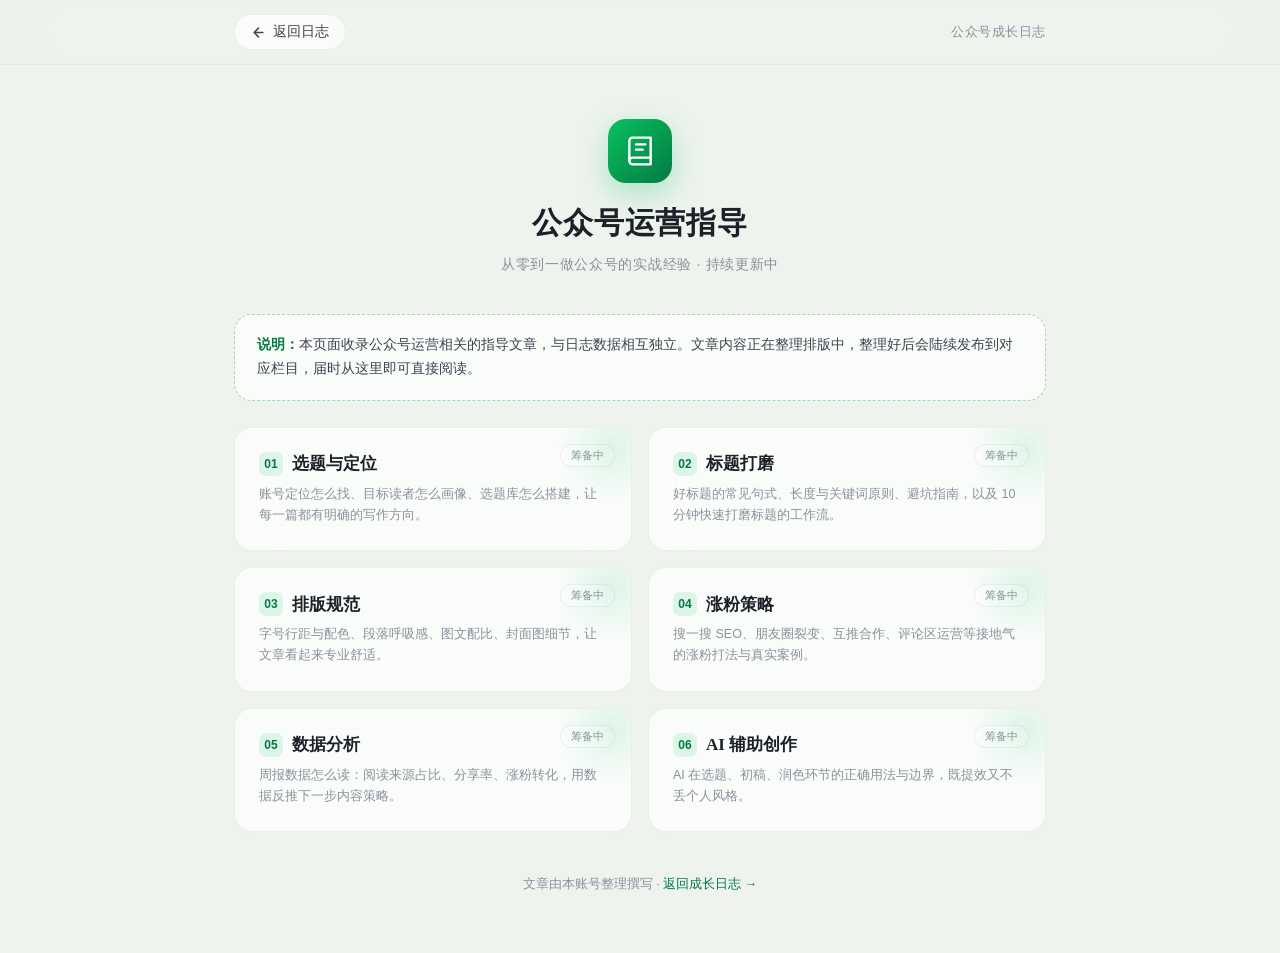
==== guides.html @ e6422812 "v3.3: 新增云端数据说明弹窗与公众号运营指导页；修复图标加载闪烁；缓存优先启动（打开秒显数据）；SW 404 防污染下离线容错不弹口令门；口令兜底修复" ====
<!DOCTYPE html>
<html lang="zh-CN">
<head>
<meta charset="UTF-8">
<meta name="viewport" content="width=device-width, initial-scale=1.0, viewport-fit=cover">
<title>公众号运营指导 · 公众号成长日志</title>
<meta name="description" content="公众号运营实战指导：选题定位、标题打磨、排版规范、涨粉策略、数据分析。">
<meta name="theme-color" content="#07C160">
<style>
  :root {
    --green: #07C160; --green-deep: #047a42;
    --ink: #1c2128; --ink-mid: #3d4450; --ink-light: #8a919c;
    --bg: #eef3ee; --glass: rgba(255,255,255,0.72);
    --border: rgba(0,0,0,0.06); --radius: 18px;
    --serif: 'Noto Serif SC', 'Songti SC', 'SimSun', serif;
    --sans: -apple-system, BlinkMacSystemFont, 'PingFang SC', 'Microsoft YaHei', sans-serif;
  }
  * { margin: 0; padding: 0; box-sizing: border-box; }
  body { font-family: var(--sans); background: var(--bg); color: var(--ink); min-height: 100vh; }
  .wrap { max-width: 860px; margin: 0 auto; padding: 0 24px 60px; }

  /* 顶栏 */
  .topbar { position: sticky; top: 0; z-index: 10; background: rgba(238,243,238,0.85); backdrop-filter: blur(24px); -webkit-backdrop-filter: blur(24px); border-bottom: 1px solid rgba(7,193,96,0.10); }
  .topbar-inner { max-width: 860px; margin: 0 auto; padding: 14px 24px; display: flex; align-items: center; justify-content: space-between; }
  .back { display: inline-flex; align-items: center; gap: 7px; color: var(--ink-mid); text-decoration: none; font-size: 14px; padding: 8px 16px; border-radius: 50px; border: 1px solid var(--border); background: var(--glass); transition: all 0.2s; }
  .back:hover { color: var(--green-deep); border-color: rgba(7,193,96,0.4); }
  .brand { font-size: 13px; color: var(--ink-light); letter-spacing: 0.04em; }

  /* 头图区 */
  .hero { text-align: center; padding: 54px 0 40px; }
  .hero-ico { width: 64px; height: 64px; margin: 0 auto 20px; border-radius: 18px; background: linear-gradient(135deg, var(--green) 0%, var(--green-deep) 100%); display: flex; align-items: center; justify-content: center; box-shadow: 0 10px 30px rgba(7,193,96,0.30); }
  .hero-ico svg { width: 32px; height: 32px; }
  .hero h1 { font-family: var(--serif); font-size: 30px; font-weight: 600; letter-spacing: 0.03em; }
  .hero p { margin-top: 12px; font-size: 14px; color: var(--ink-light); letter-spacing: 0.05em; }

  /* 提示条 */
  .notice { background: var(--glass); border: 1px dashed rgba(7,193,96,0.45); border-radius: var(--radius); padding: 18px 22px; font-size: 13.5px; line-height: 1.8; color: var(--ink-mid); margin-bottom: 26px; }
  .notice b { color: var(--green-deep); }

  /* 主题卡网格 */
  .grid { display: grid; grid-template-columns: repeat(2, 1fr); gap: 16px; }
  .topic { background: var(--glass); backdrop-filter: blur(20px); border: 1px solid var(--border); border-radius: var(--radius); padding: 24px; position: relative; overflow: hidden; transition: transform 0.22s, box-shadow 0.22s, border-color 0.22s; }
  .topic:hover { transform: translateY(-3px); box-shadow: 0 14px 36px rgba(0,0,0,0.08); border-color: rgba(7,193,96,0.35); }
  .topic::after { content: ''; position: absolute; right: -34px; top: -34px; width: 110px; height: 110px; border-radius: 50%; background: radial-gradient(circle, rgba(7,193,96,0.12) 0%, transparent 70%); }
  .topic h3 { font-family: var(--serif); font-size: 17px; font-weight: 600; margin-bottom: 8px; display: flex; align-items: center; gap: 9px; }
  .topic h3 .n { width: 24px; height: 24px; flex-shrink: 0; border-radius: 7px; background: rgba(7,193,96,0.12); color: var(--green-deep); font-family: var(--sans); font-size: 12px; font-weight: 600; display: inline-flex; align-items: center; justify-content: center; }
  .topic p { font-size: 12.5px; line-height: 1.7; color: var(--ink-light); }
  .topic .chip { position: absolute; top: 16px; right: 16px; font-size: 11px; color: var(--ink-light); border: 1px solid var(--border); padding: 3px 10px; border-radius: 50px; background: rgba(255,255,255,0.6); }

  /* 底部 */
  .foot { text-align: center; margin-top: 44px; font-size: 12.5px; color: var(--ink-light); }
  .foot a { color: var(--green-deep); text-decoration: none; font-weight: 500; }
  .foot a:hover { text-decoration: underline; }

  @media (max-width: 640px) {
    .grid { grid-template-columns: 1fr; }
    .hero h1 { font-size: 24px; }
    .hero { padding: 38px 0 28px; }
    .topbar-inner { padding: 12px 16px; }
    .wrap { padding: 0 16px 44px; }
  }
</style>
</head>
<body>

<div class="topbar">
  <div class="topbar-inner">
    <a class="back" href="./index.html">
      <svg width="15" height="15" viewBox="0 0 24 24" fill="none" stroke="currentColor" stroke-width="2.4" stroke-linecap="round" stroke-linejoin="round"><path d="M19 12H5M12 19l-7-7 7-7"/></svg>
      返回日志
    </a>
    <span class="brand">公众号成长日志</span>
  </div>
</div>

<div class="wrap">
  <div class="hero">
    <div class="hero-ico">
      <svg viewBox="0 0 24 24" fill="none" stroke="white" stroke-width="1.8" stroke-linecap="round" stroke-linejoin="round"><path d="M4 19.5A2.5 2.5 0 0 1 6.5 17H20"/><path d="M6.5 2H20v20H6.5A2.5 2.5 0 0 1 4 19.5v-15A2.5 2.5 0 0 1 6.5 2z"/><path d="M9 7h7M9 11h5"/></svg>
    </div>
    <h1>公众号运营指导</h1>
    <p>从零到一做公众号的实战经验 · 持续更新中</p>
  </div>

  <div class="notice">
    <b>说明：</b>本页面收录公众号运营相关的指导文章，与日志数据相互独立。文章内容正在整理排版中，整理好后会陆续发布到对应栏目，届时从这里即可直接阅读。
  </div>

  <div class="grid">
    <div class="topic">
      <span class="chip">筹备中</span>
      <h3><span class="n">01</span>选题与定位</h3>
      <p>账号定位怎么找、目标读者怎么画像、选题库怎么搭建，让每一篇都有明确的写作方向。</p>
    </div>
    <div class="topic">
      <span class="chip">筹备中</span>
      <h3><span class="n">02</span>标题打磨</h3>
      <p>好标题的常见句式、长度与关键词原则、避坑指南，以及 10 分钟快速打磨标题的工作流。</p>
    </div>
    <div class="topic">
      <span class="chip">筹备中</span>
      <h3><span class="n">03</span>排版规范</h3>
      <p>字号行距与配色、段落呼吸感、图文配比、封面图细节，让文章看起来专业舒适。</p>
    </div>
    <div class="topic">
      <span class="chip">筹备中</span>
      <h3><span class="n">04</span>涨粉策略</h3>
      <p>搜一搜 SEO、朋友圈裂变、互推合作、评论区运营等接地气的涨粉打法与真实案例。</p>
    </div>
    <div class="topic">
      <span class="chip">筹备中</span>
      <h3><span class="n">05</span>数据分析</h3>
      <p>周报数据怎么读：阅读来源占比、分享率、涨粉转化，用数据反推下一步内容策略。</p>
    </div>
    <div class="topic">
      <span class="chip">筹备中</span>
      <h3><span class="n">06</span>AI 辅助创作</h3>
      <p>AI 在选题、初稿、润色环节的正确用法与边界，既提效又不丢个人风格。</p>
    </div>
  </div>

  <div class="foot">
    文章由本账号整理撰写 · <a href="./index.html">返回成长日志 →</a>
  </div>
</div>

</body>
</html>
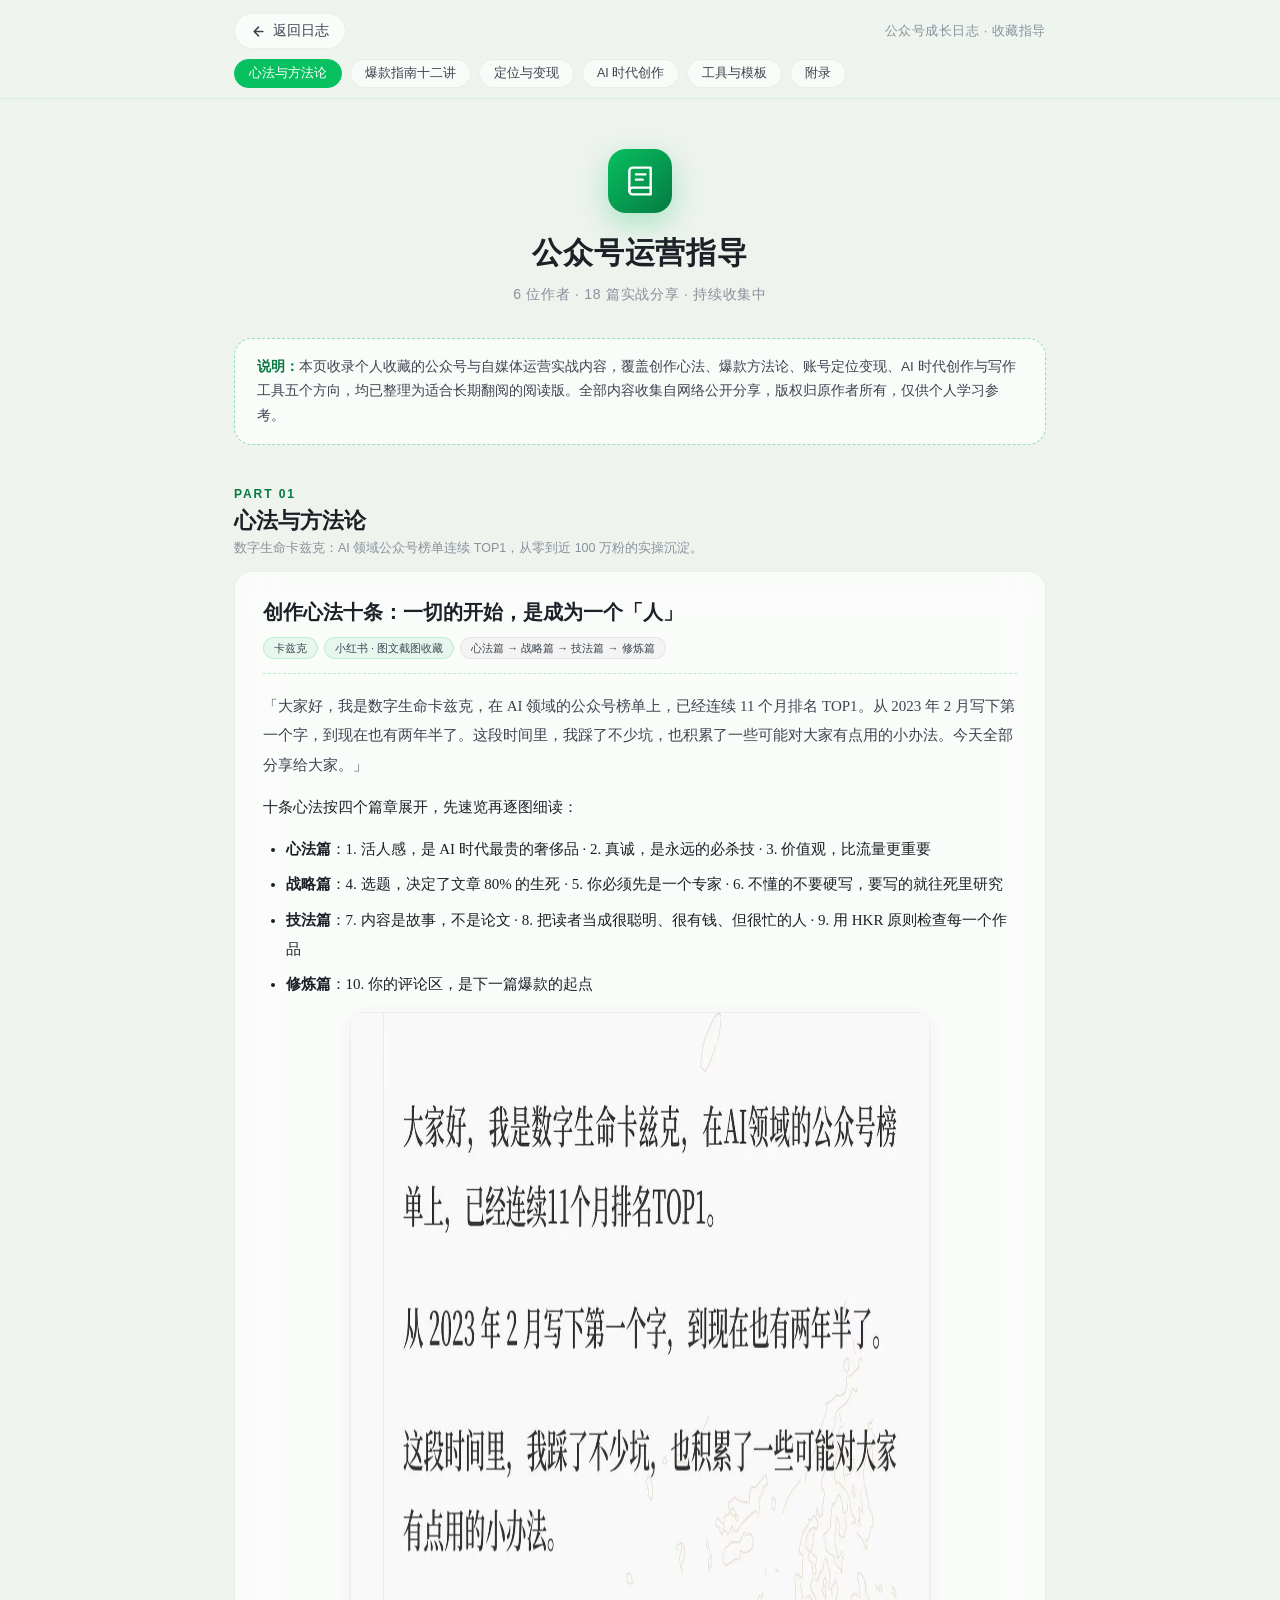
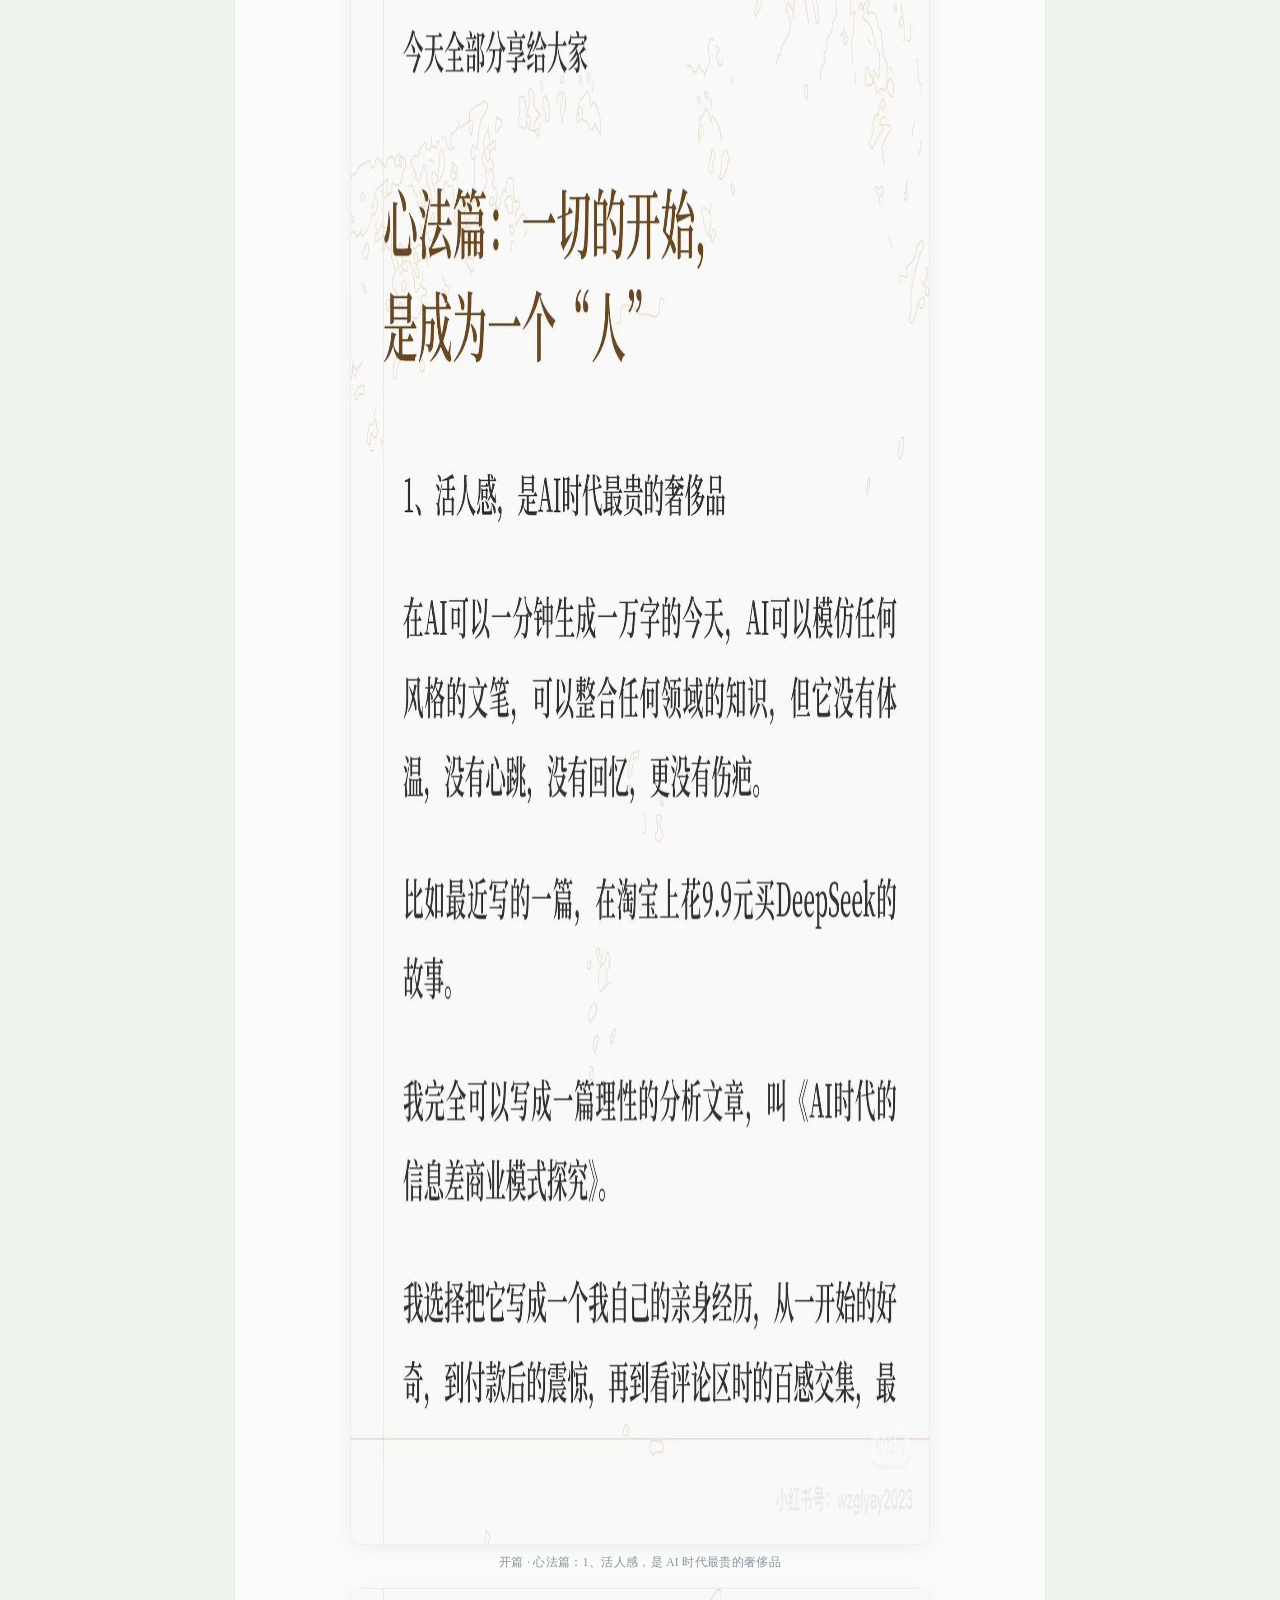
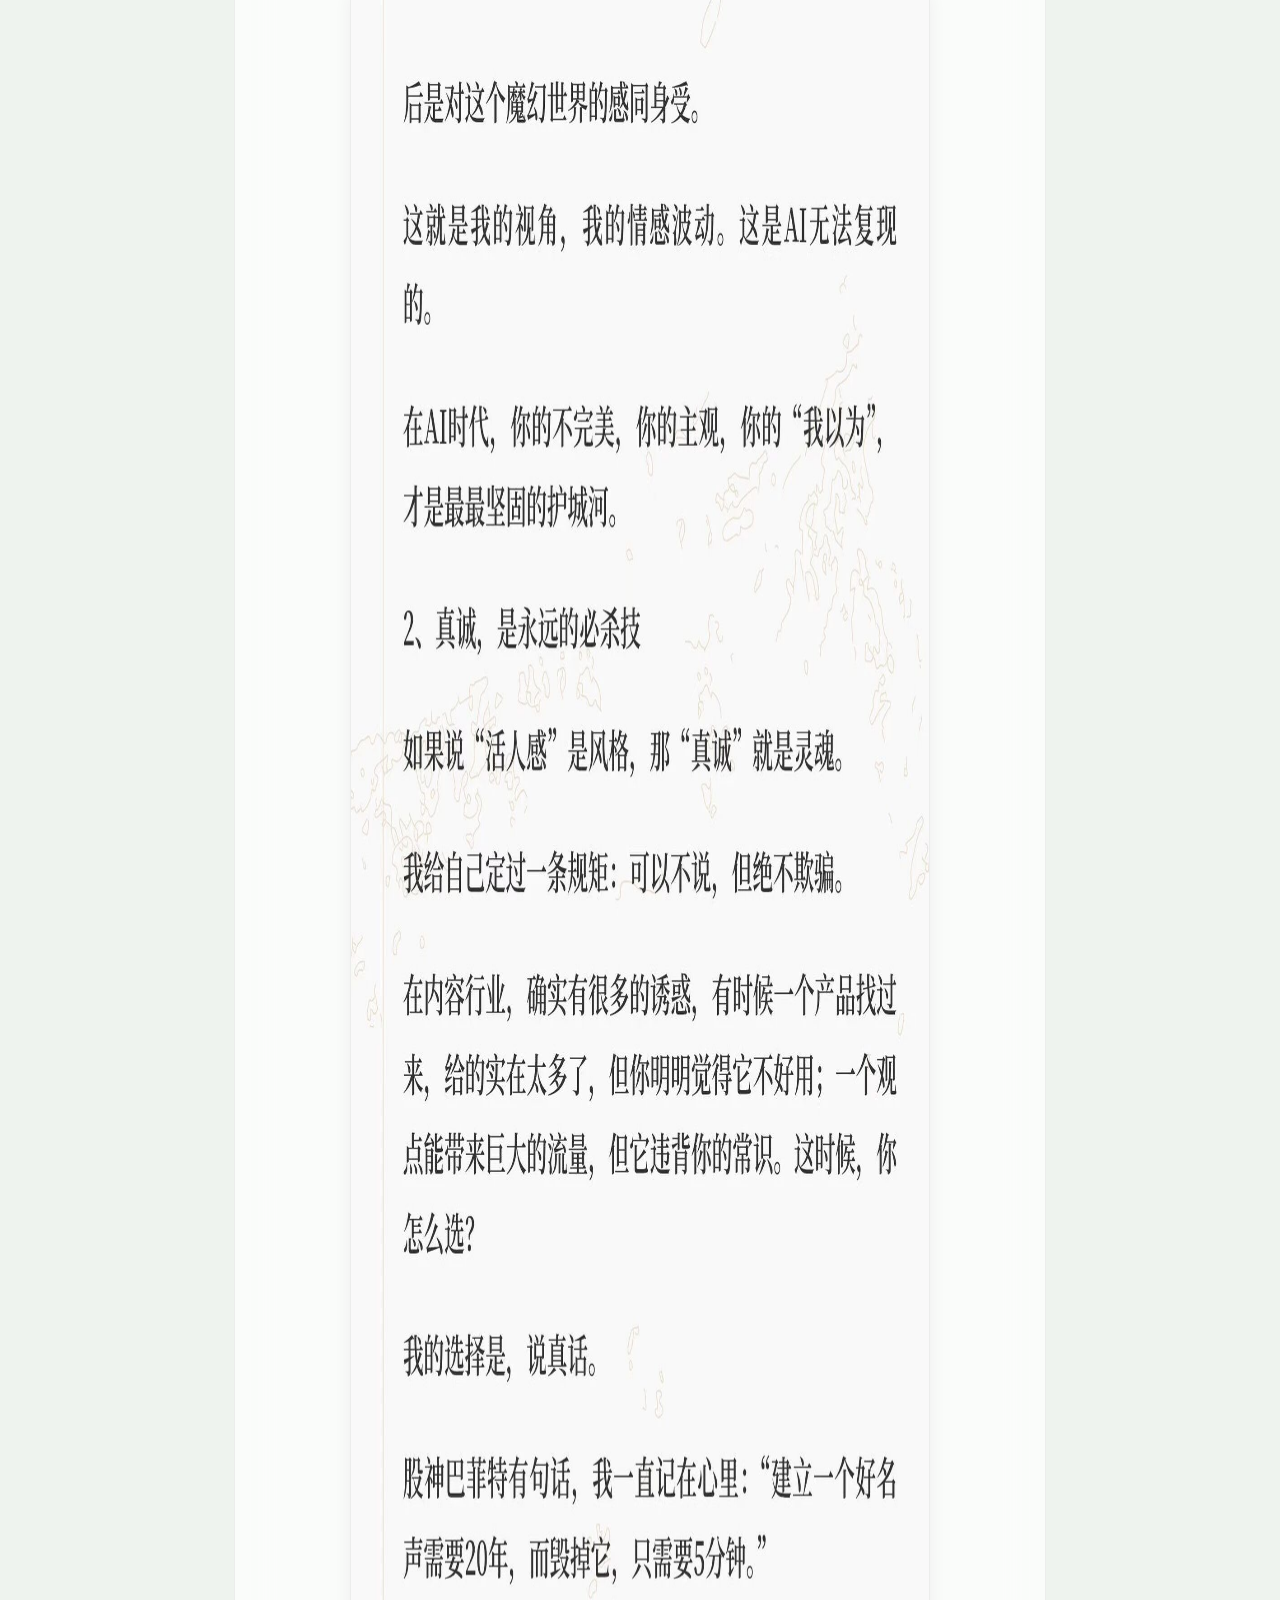
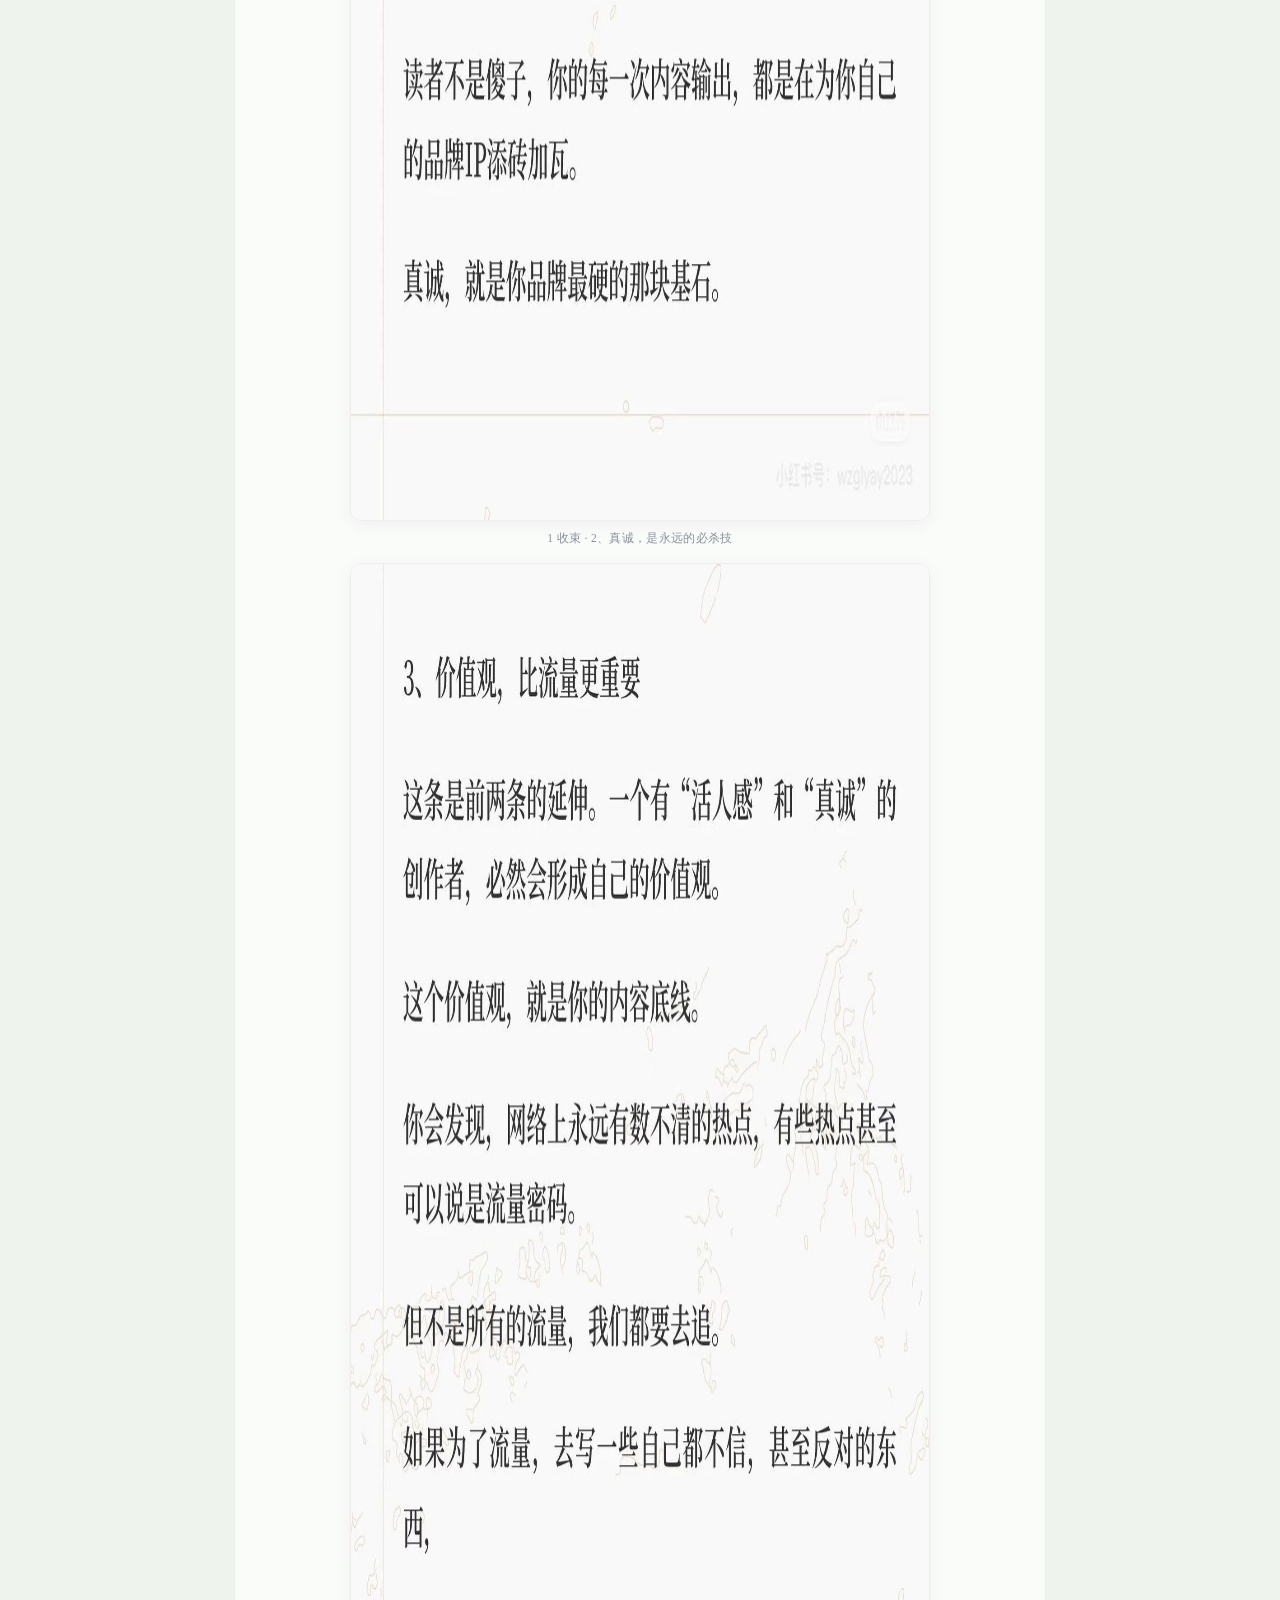
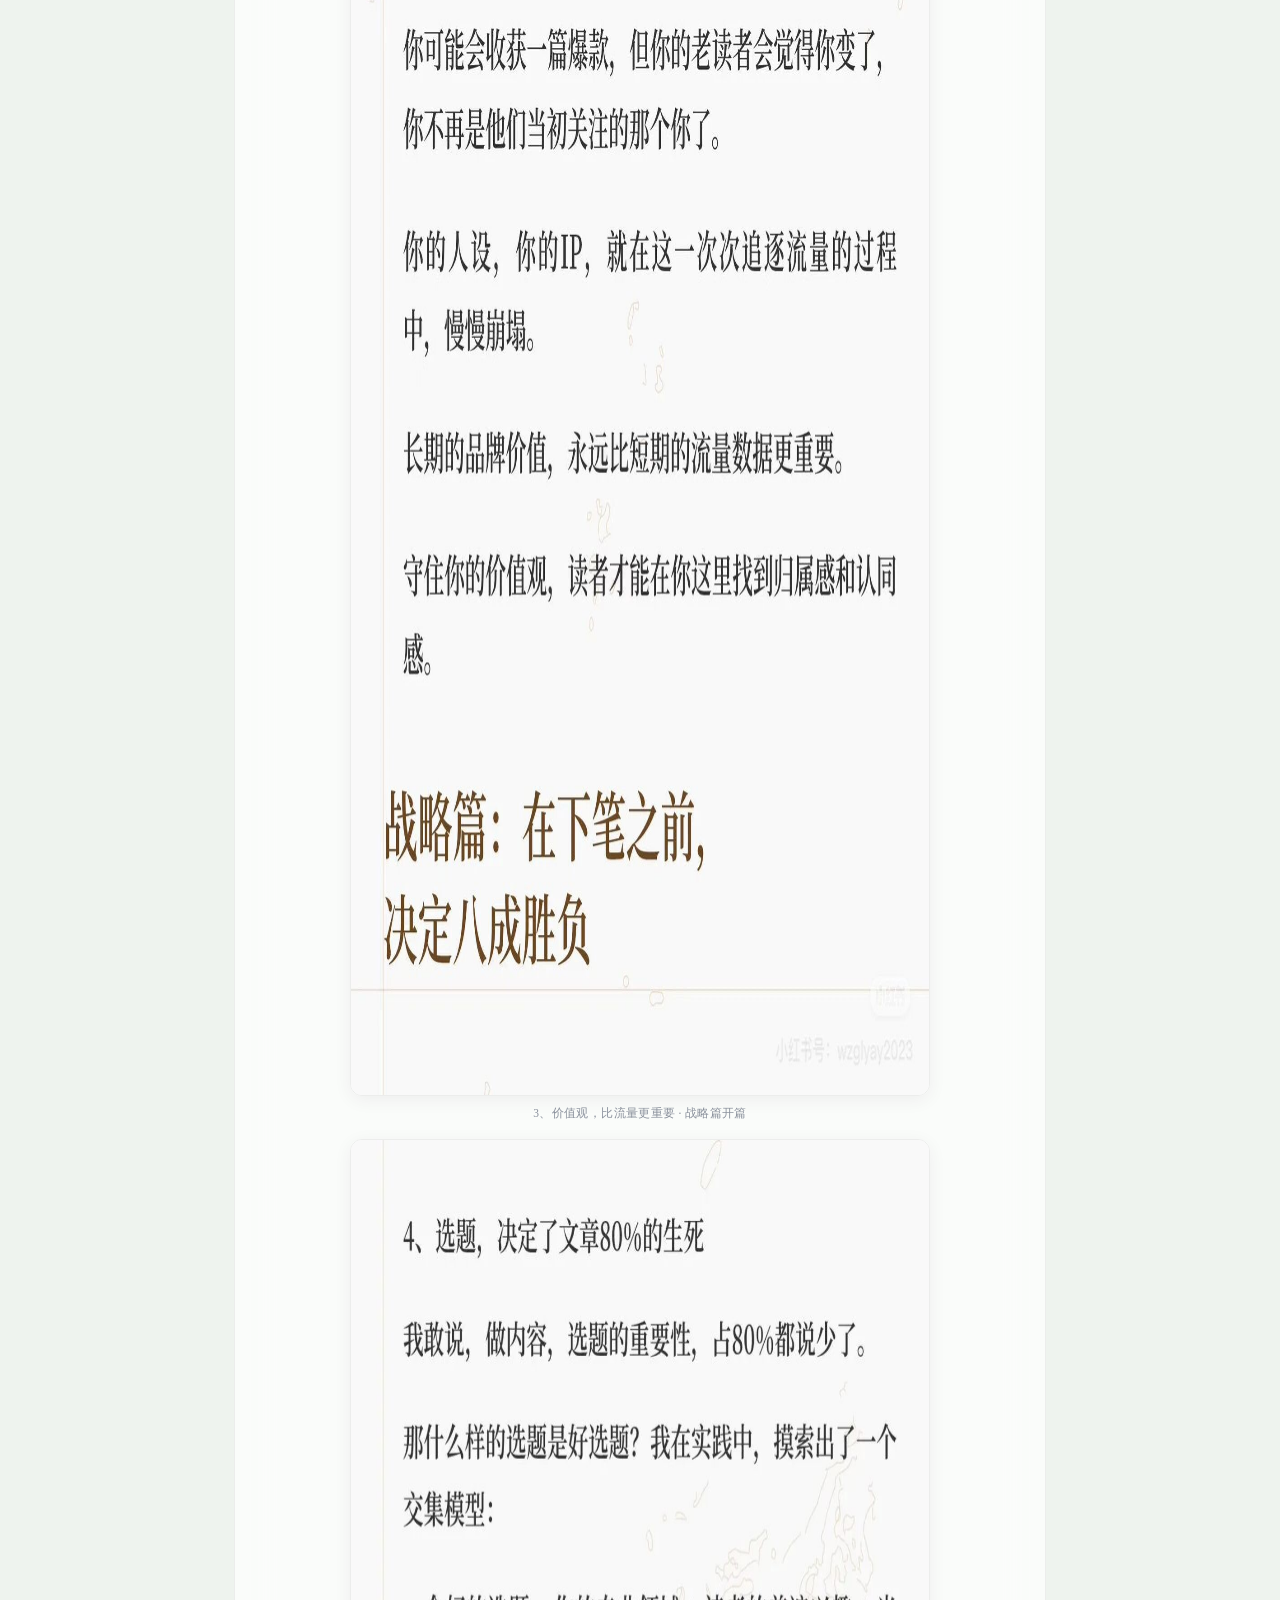
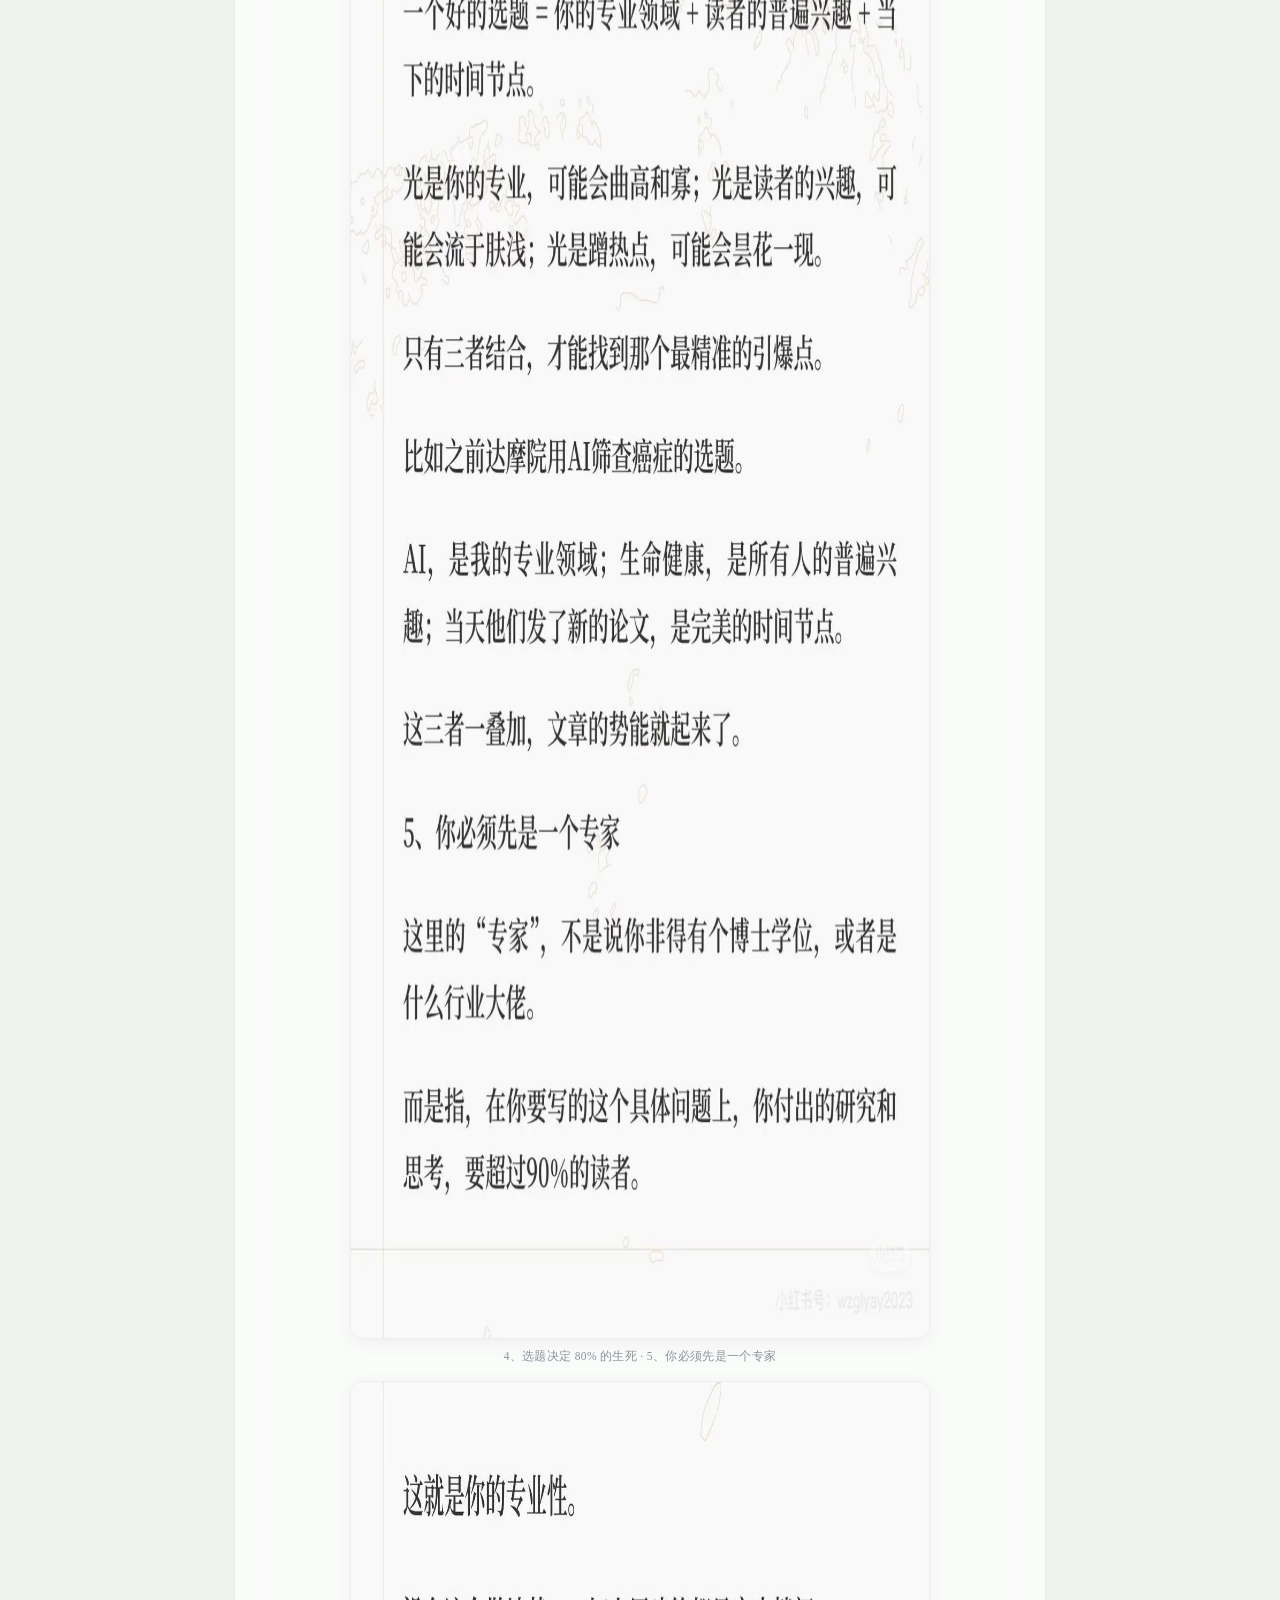
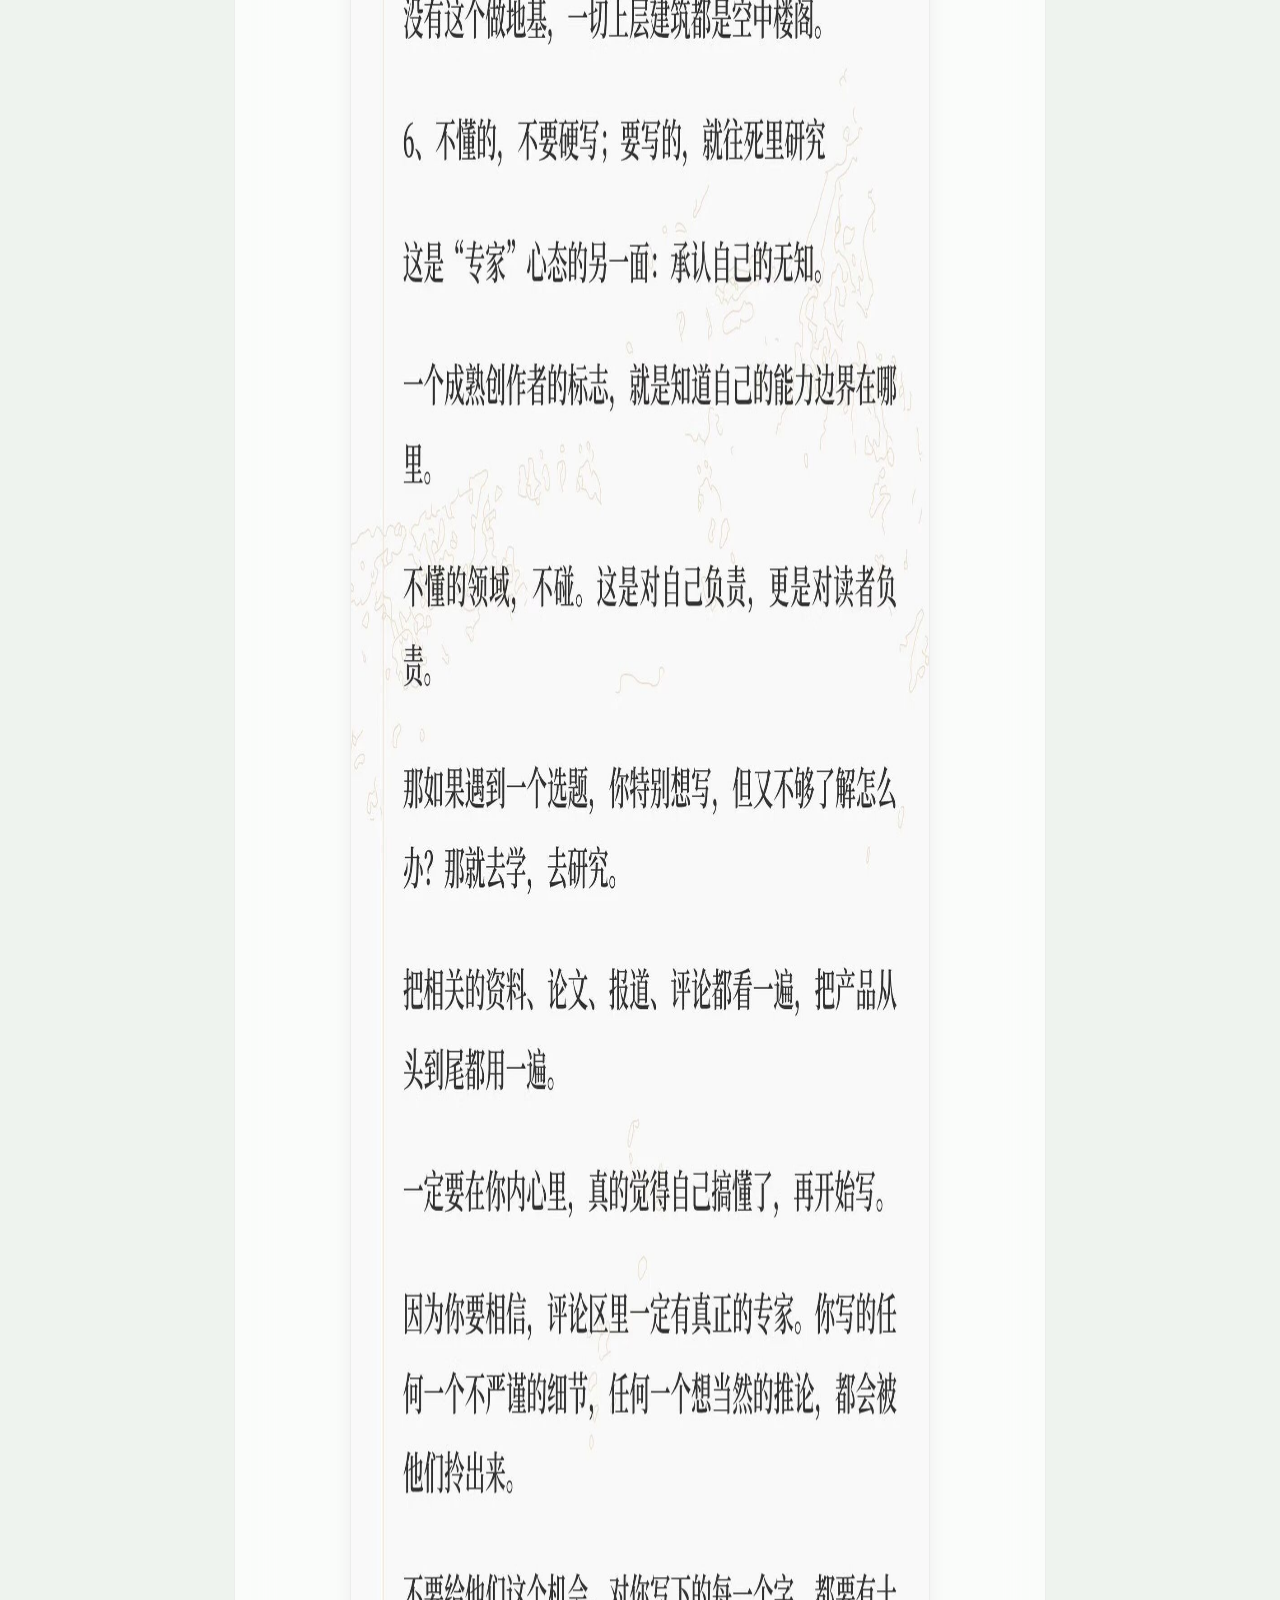
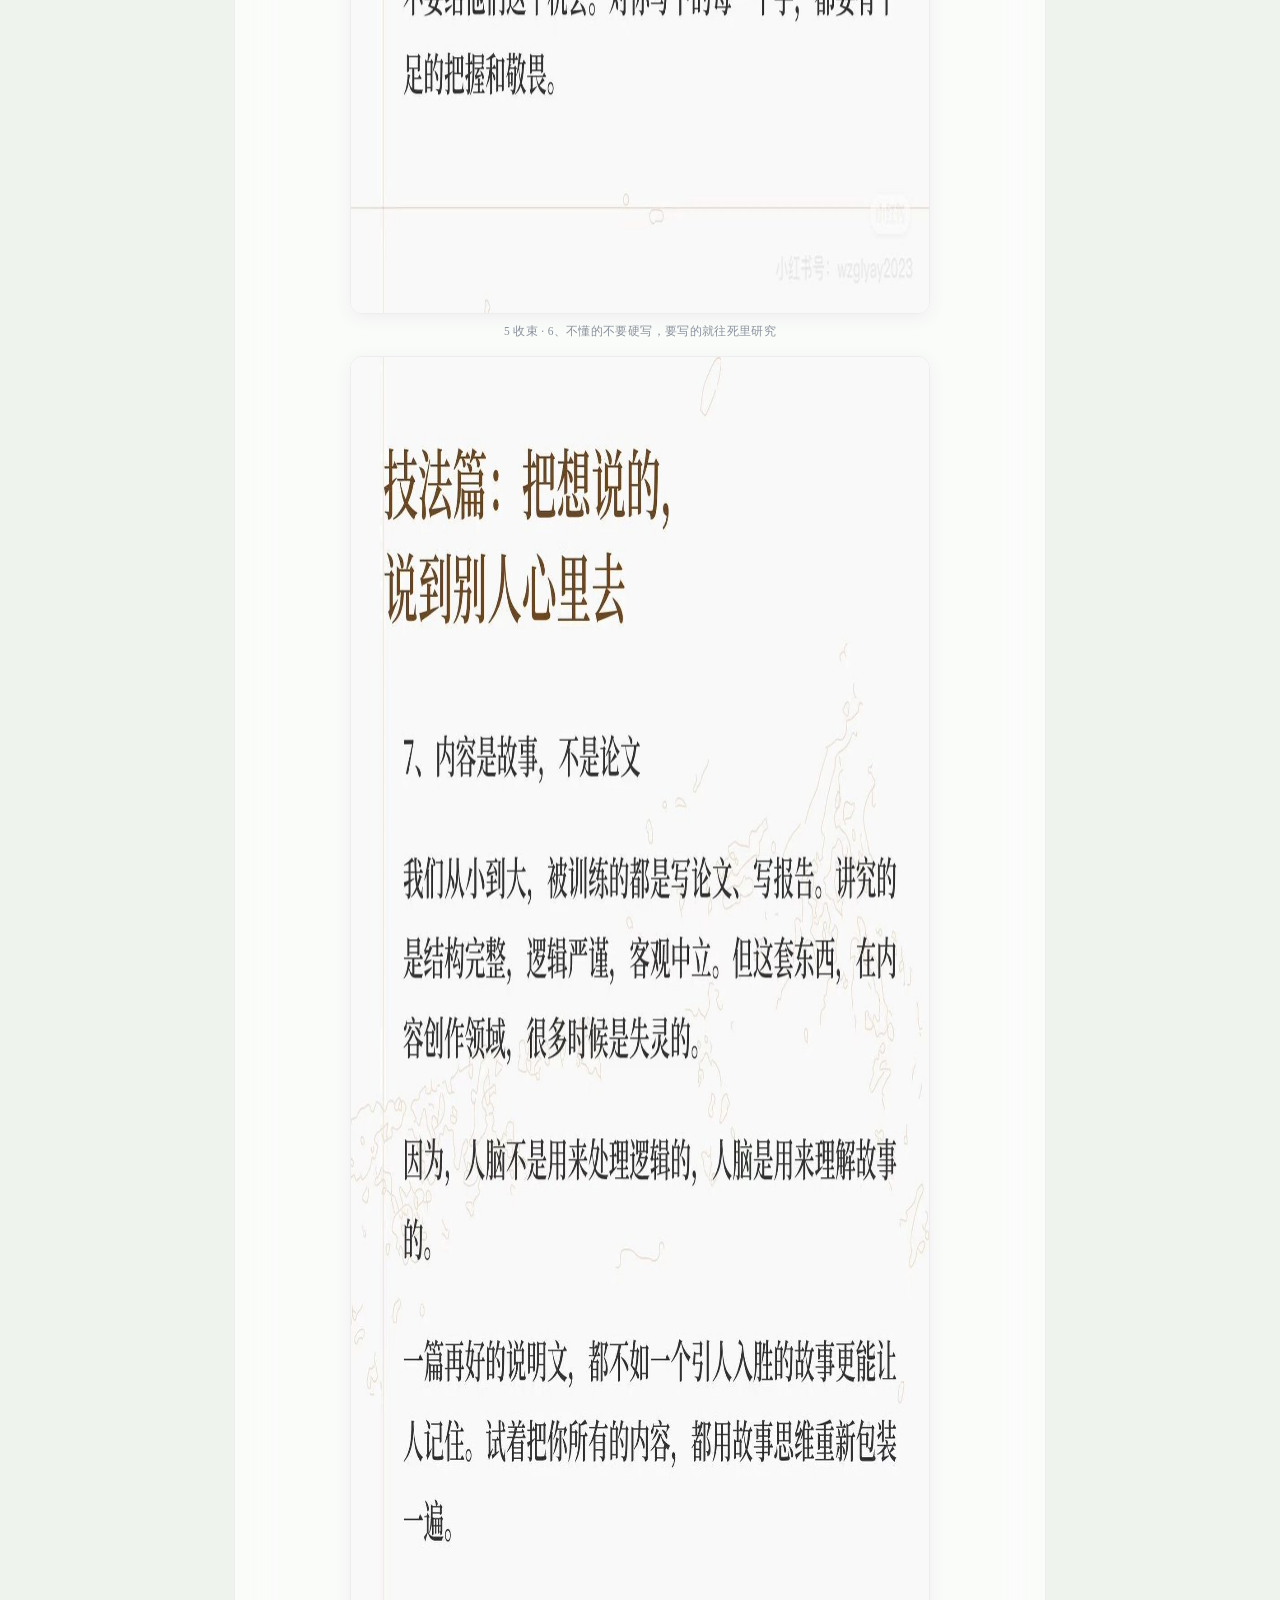
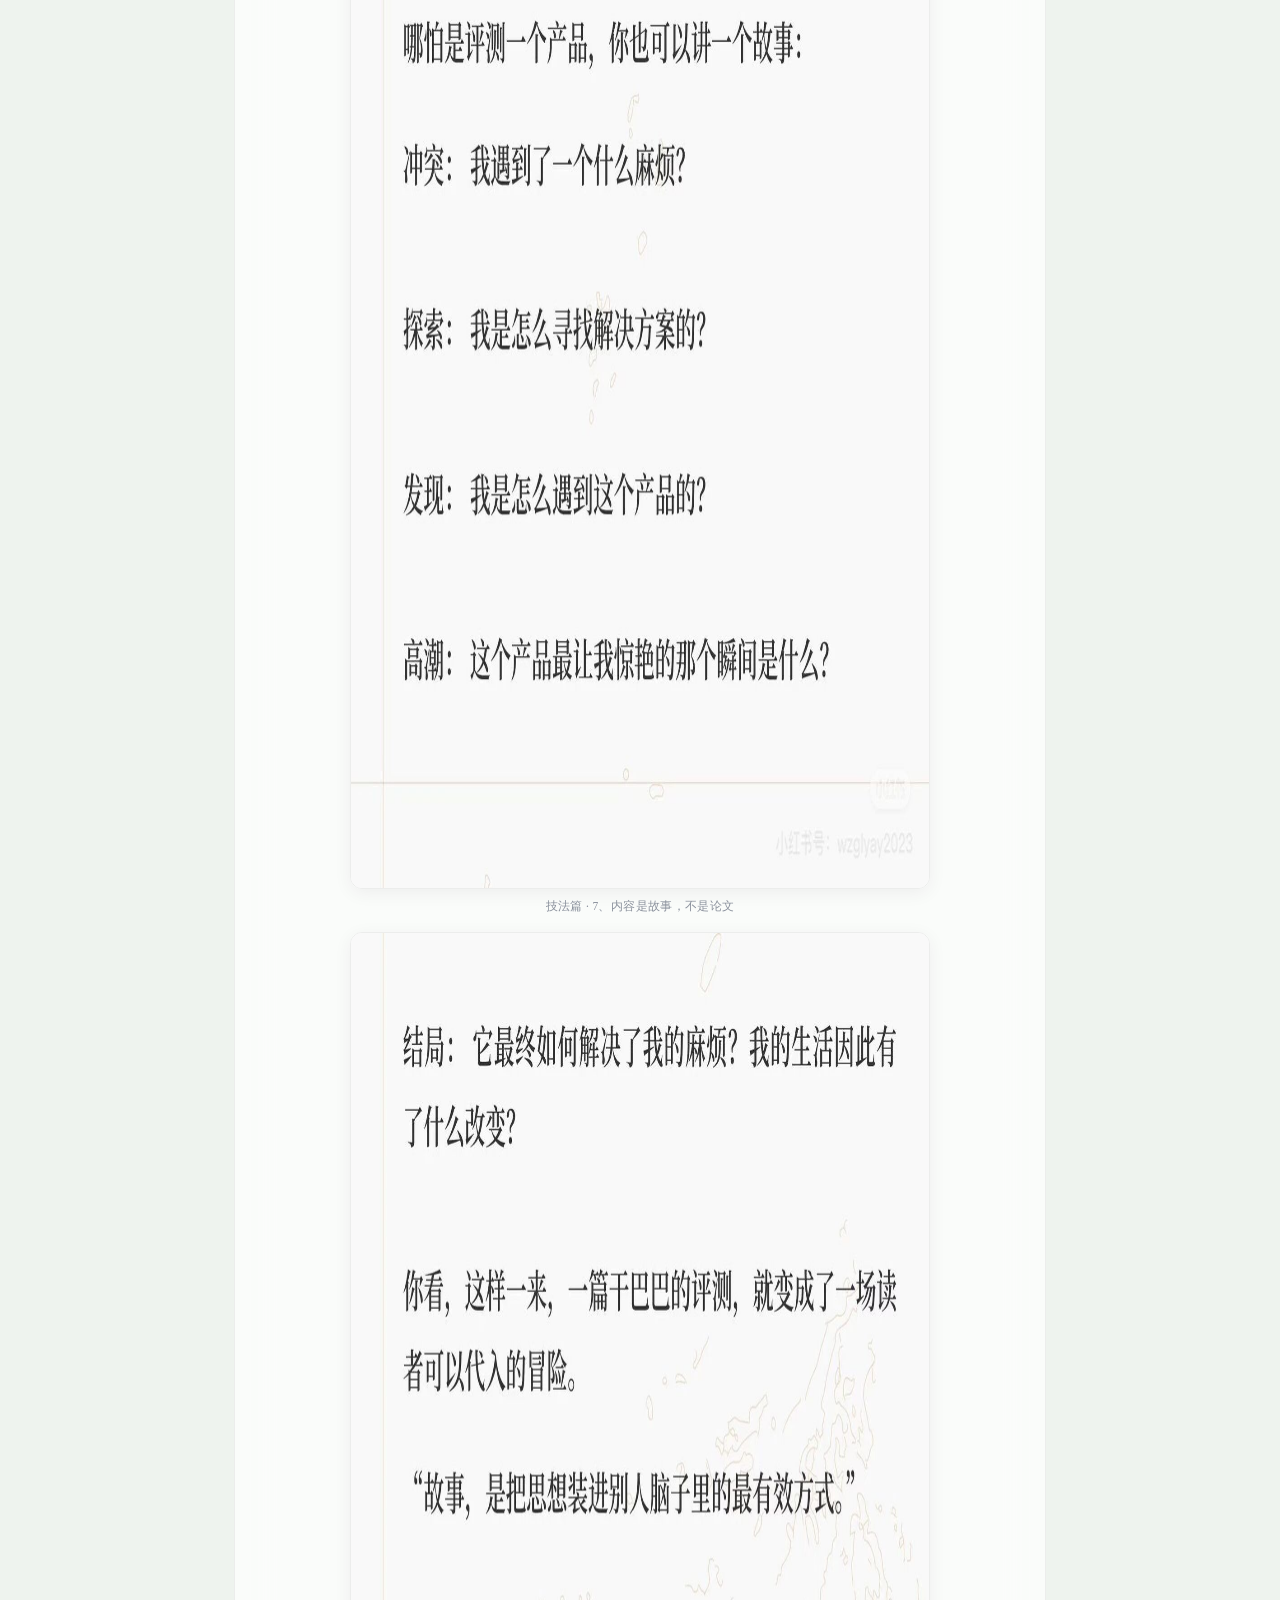
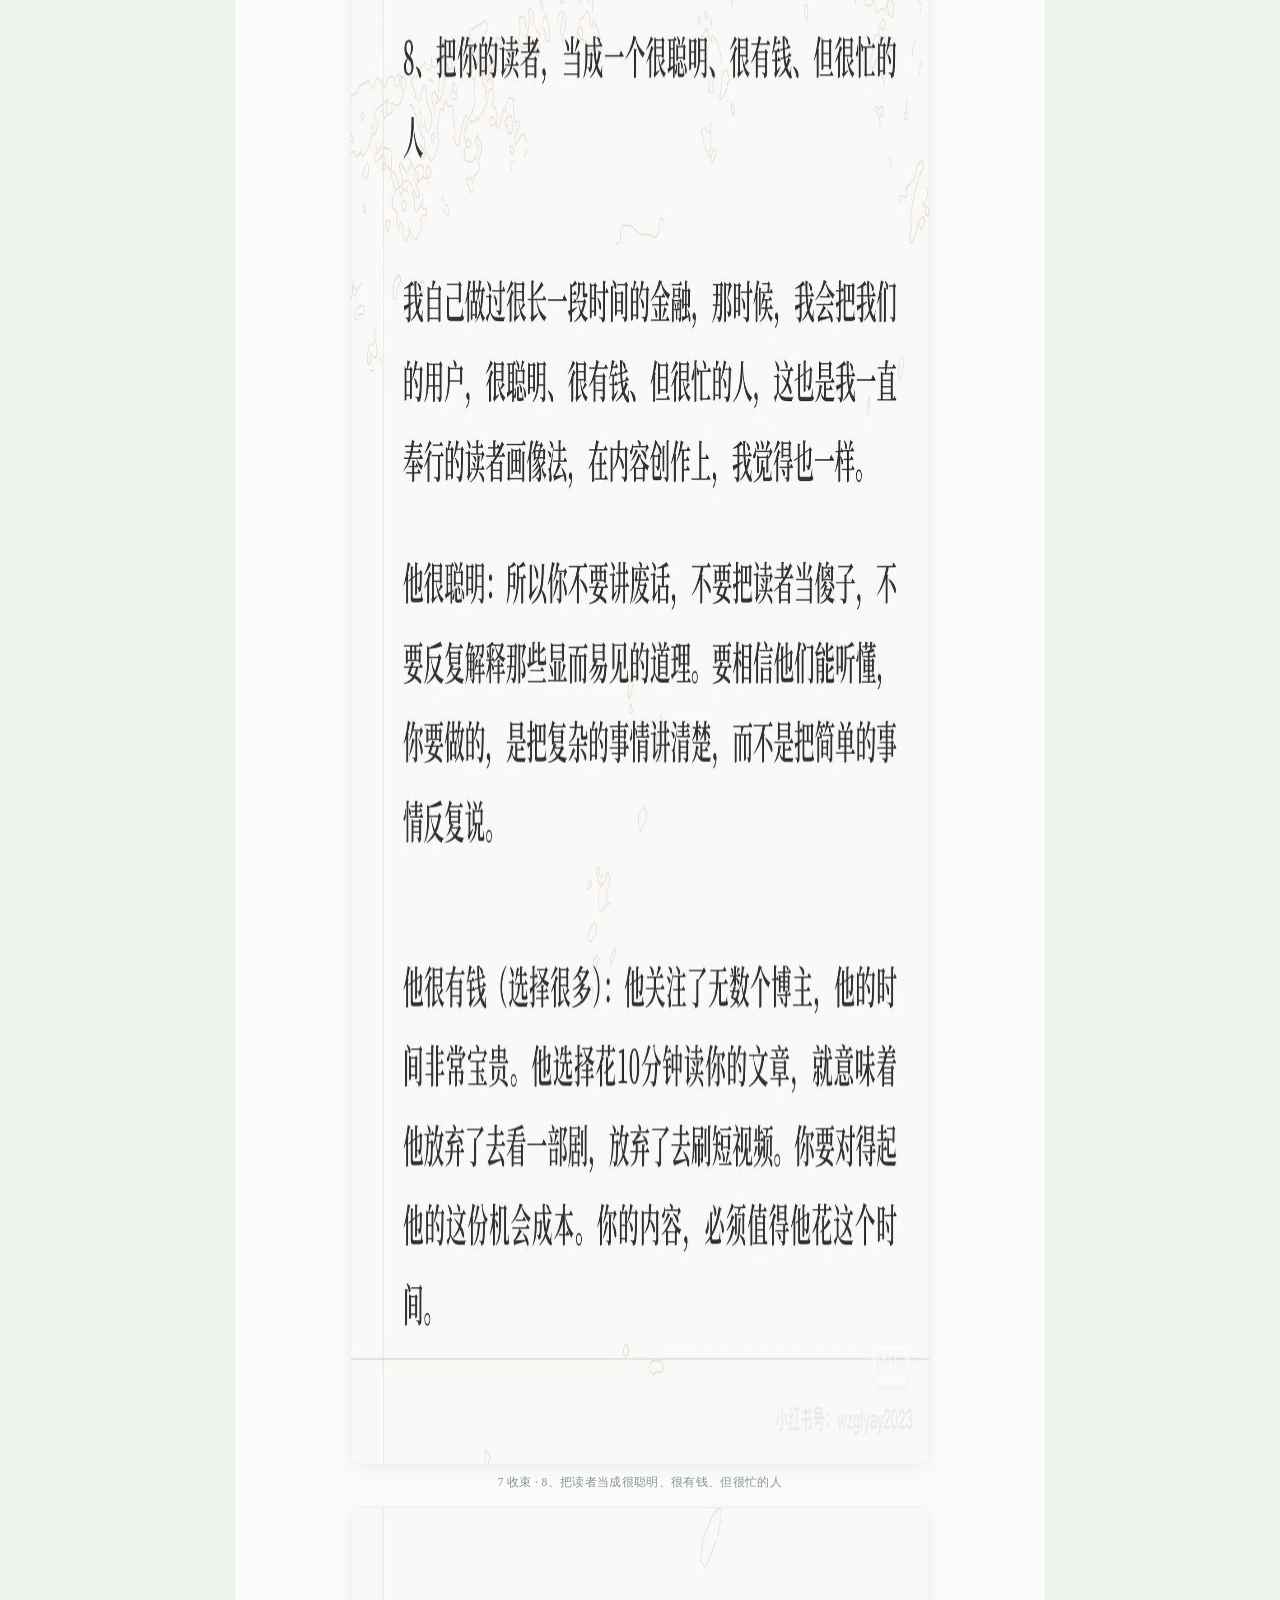
==== commit 38c91d0a: "v3.4: 公众号指导内容正式上线——6位作者18篇实战分享（卡兹克心法图集+方法论长文、杨高能爆款指南十二讲、向阳乔木/陈言定位变现、dontbesilent系统化创作、熊叔AI限流、少个分号写作P" ====
--- a/guides.html
+++ b/guides.html
@@ -4,7 +4,7 @@
 <meta charset="UTF-8">
 <meta name="viewport" content="width=device-width, initial-scale=1.0, viewport-fit=cover">
 <title>公众号运营指导 · 公众号成长日志</title>
-<meta name="description" content="公众号运营实战指导：选题定位、标题打磨、排版规范、涨粉策略、数据分析。">
+<meta name="description" content="收录卡兹克、杨高能、向阳乔木、dontbesilent 等作者的公众号运营实战方法论：创作心法、爆款指南、定位变现、AI 时代创作与写作工具。">
 <meta name="theme-color" content="#07C160">
 <style>
   :root {
@@ -16,48 +16,110 @@
     --sans: -apple-system, BlinkMacSystemFont, 'PingFang SC', 'Microsoft YaHei', sans-serif;
   }
   * { margin: 0; padding: 0; box-sizing: border-box; }
+  html { scroll-behavior: smooth; }
   body { font-family: var(--sans); background: var(--bg); color: var(--ink); min-height: 100vh; }
   .wrap { max-width: 860px; margin: 0 auto; padding: 0 24px 60px; }
 
-  /* 顶栏 */
-  .topbar { position: sticky; top: 0; z-index: 10; background: rgba(238,243,238,0.85); backdrop-filter: blur(24px); -webkit-backdrop-filter: blur(24px); border-bottom: 1px solid rgba(7,193,96,0.10); }
-  .topbar-inner { max-width: 860px; margin: 0 auto; padding: 14px 24px; display: flex; align-items: center; justify-content: space-between; }
+  /* 顶栏（含锚点导航，整体吸顶） */
+  .topbar { position: sticky; top: 0; z-index: 10; background: rgba(238,243,238,0.92); backdrop-filter: blur(24px); -webkit-backdrop-filter: blur(24px); border-bottom: 1px solid rgba(7,193,96,0.10); }
+  .topbar-inner { max-width: 860px; margin: 0 auto; padding: 13px 24px 10px; display: flex; align-items: center; justify-content: space-between; }
   .back { display: inline-flex; align-items: center; gap: 7px; color: var(--ink-mid); text-decoration: none; font-size: 14px; padding: 8px 16px; border-radius: 50px; border: 1px solid var(--border); background: var(--glass); transition: all 0.2s; }
   .back:hover { color: var(--green-deep); border-color: rgba(7,193,96,0.4); }
   .brand { font-size: 13px; color: var(--ink-light); letter-spacing: 0.04em; }
+  .chips { max-width: 860px; margin: 0 auto; padding: 0 24px 10px; display: flex; gap: 8px; overflow-x: auto; scrollbar-width: none; }
+  .chips::-webkit-scrollbar { display: none; }
+  .chips a { flex-shrink: 0; font-size: 12.5px; color: var(--ink-mid); text-decoration: none; border: 1px solid var(--border); background: rgba(255,255,255,0.65); padding: 5px 14px; border-radius: 50px; transition: all 0.2s; }
+  .chips a:hover, .chips a.on { color: #fff; background: var(--green); border-color: var(--green); }
 
   /* 头图区 */
-  .hero { text-align: center; padding: 54px 0 40px; }
+  .hero { text-align: center; padding: 50px 0 34px; }
   .hero-ico { width: 64px; height: 64px; margin: 0 auto 20px; border-radius: 18px; background: linear-gradient(135deg, var(--green) 0%, var(--green-deep) 100%); display: flex; align-items: center; justify-content: center; box-shadow: 0 10px 30px rgba(7,193,96,0.30); }
   .hero-ico svg { width: 32px; height: 32px; }
   .hero h1 { font-family: var(--serif); font-size: 30px; font-weight: 600; letter-spacing: 0.03em; }
   .hero p { margin-top: 12px; font-size: 14px; color: var(--ink-light); letter-spacing: 0.05em; }
 
   /* 提示条 */
-  .notice { background: var(--glass); border: 1px dashed rgba(7,193,96,0.45); border-radius: var(--radius); padding: 18px 22px; font-size: 13.5px; line-height: 1.8; color: var(--ink-mid); margin-bottom: 26px; }
+  .notice { background: var(--glass); border: 1px dashed rgba(7,193,96,0.45); border-radius: var(--radius); padding: 16px 22px; font-size: 13.5px; line-height: 1.8; color: var(--ink-mid); margin-bottom: 8px; }
   .notice b { color: var(--green-deep); }
 
-  /* 主题卡网格 */
-  .grid { display: grid; grid-template-columns: repeat(2, 1fr); gap: 16px; }
-  .topic { background: var(--glass); backdrop-filter: blur(20px); border: 1px solid var(--border); border-radius: var(--radius); padding: 24px; position: relative; overflow: hidden; transition: transform 0.22s, box-shadow 0.22s, border-color 0.22s; }
-  .topic:hover { transform: translateY(-3px); box-shadow: 0 14px 36px rgba(0,0,0,0.08); border-color: rgba(7,193,96,0.35); }
-  .topic::after { content: ''; position: absolute; right: -34px; top: -34px; width: 110px; height: 110px; border-radius: 50%; background: radial-gradient(circle, rgba(7,193,96,0.12) 0%, transparent 70%); }
-  .topic h3 { font-family: var(--serif); font-size: 17px; font-weight: 600; margin-bottom: 8px; display: flex; align-items: center; gap: 9px; }
-  .topic h3 .n { width: 24px; height: 24px; flex-shrink: 0; border-radius: 7px; background: rgba(7,193,96,0.12); color: var(--green-deep); font-family: var(--sans); font-size: 12px; font-weight: 600; display: inline-flex; align-items: center; justify-content: center; }
-  .topic p { font-size: 12.5px; line-height: 1.7; color: var(--ink-light); }
-  .topic .chip { position: absolute; top: 16px; right: 16px; font-size: 11px; color: var(--ink-light); border: 1px solid var(--border); padding: 3px 10px; border-radius: 50px; background: rgba(255,255,255,0.6); }
+  /* 分类与文章 */
+  .cat { margin-top: 42px; scroll-margin-top: 128px; }
+  .cat-kicker { font-size: 12px; color: var(--green-deep); letter-spacing: 0.16em; font-weight: 600; }
+  .cat-head { display: flex; align-items: baseline; gap: 12px; margin: 5px 0 4px; }
+  .cat-head h2 { font-family: var(--serif); font-size: 22px; font-weight: 600; }
+  .cat-sub { font-size: 12.5px; color: var(--ink-light); margin-bottom: 14px; }
+  .art { background: var(--glass); backdrop-filter: blur(20px); border: 1px solid var(--border); border-radius: var(--radius); padding: 26px 28px 22px; margin-bottom: 18px; scroll-margin-top: 128px; }
+  .art-head { border-bottom: 1px dashed rgba(7,193,96,0.28); padding-bottom: 14px; margin-bottom: 18px; }
+  .art-head h3 { font-family: var(--serif); font-size: 19.5px; font-weight: 600; line-height: 1.55; }
+  .meta { margin-top: 9px; display: flex; flex-wrap: wrap; gap: 6px; }
+  .meta span { font-size: 11px; color: var(--ink-mid); background: rgba(7,193,96,0.08); border: 1px solid rgba(7,193,96,0.18); padding: 2.5px 10px; border-radius: 50px; }
+  .meta span.plain { background: rgba(0,0,0,0.03); border-color: var(--border); }
+
+  /* 正文排版 */
+  .abody { font-family: var(--serif); font-size: 15px; line-height: 1.95; color: var(--ink); }
+  .abody p { margin: 0 0 13px; }
+  .abody b, .abody strong { font-weight: 700; }
+  .abody h3.sec { font-family: var(--serif); font-size: 17.5px; font-weight: 600; margin: 26px 0 12px; padding-left: 11px; border-left: 3.5px solid var(--green); line-height: 1.5; scroll-margin-top: 128px; }
+  .abody h4.pt { font-family: var(--sans); font-size: 14.5px; font-weight: 600; margin: 18px 0 8px; color: var(--green-deep); scroll-margin-top: 128px; }
+  .abody blockquote { margin: 14px 0; padding: 11px 16px; background: rgba(7,193,96,0.07); border-left: 3px solid var(--green); border-radius: 0 10px 10px 0; color: var(--ink-mid); font-size: 13.8px; }
+  .abody ul { margin: 0 0 13px 1.5em; }
+  .abody li { margin-bottom: 6px; }
+  .abody .lead { color: var(--ink-mid); }
+
+  /* 数据指标卡 */
+  .kpis { display: grid; grid-template-columns: 1fr 1fr; gap: 10px; margin: 14px 0 16px; }
+  .kpi { border: 1px solid rgba(7,193,96,0.22); background: rgba(7,193,96,0.05); border-radius: 12px; padding: 12px 14px; }
+  .kpi b { display: block; font-family: var(--sans); font-size: 13.5px; color: var(--green-deep); margin-bottom: 4px; }
+  .kpi p { font-size: 12.5px; line-height: 1.75; color: var(--ink-mid); margin: 0; }
+
+  /* 图集 */
+  .figs { max-width: 580px; margin: 4px auto 0; display: grid; gap: 14px; }
+  .figs figure { margin: 0; }
+  .figs img { width: 100%; display: block; border-radius: 12px; border: 1px solid var(--border); cursor: zoom-in; box-shadow: 0 4px 18px rgba(0,0,0,0.06); }
+  .figs figcaption { text-align: center; font-size: 11.5px; color: var(--ink-light); margin-top: 6px; letter-spacing: 0.03em; }
+
+  /* 杨高能系列导航 */
+  .pnav { display: flex; flex-wrap: wrap; gap: 7px; margin: 4px 0 18px; }
+  .pnav a { font-size: 12px; color: var(--ink-mid); text-decoration: none; border: 1px solid var(--border); background: rgba(255,255,255,0.6); padding: 4px 12px; border-radius: 50px; transition: all 0.2s; }
+  .pnav a:hover { color: #fff; background: var(--green); border-color: var(--green); }
+
+  /* Prompt 框与目录树 */
+  .prompt-box { position: relative; background: #f3f9f4; border: 1px solid rgba(7,193,96,0.30); border-radius: 14px; padding: 20px 18px 14px; margin: 14px 0; }
+  .prompt-box pre { white-space: pre-wrap; word-break: break-word; font-family: var(--serif); font-size: 13.5px; line-height: 1.95; color: var(--ink-mid); margin: 0; }
+  .copy-btn { position: absolute; top: 10px; right: 10px; font-size: 11.5px; color: var(--green-deep); background: rgba(255,255,255,0.9); border: 1px solid rgba(7,193,96,0.35); border-radius: 50px; padding: 4px 12px; cursor: pointer; transition: all 0.2s; font-family: var(--sans); }
+  .copy-btn:hover { background: var(--green); color: #fff; border-color: var(--green); }
+  .tree { background: #f7faf7; border: 1px solid var(--border); border-radius: 12px; padding: 16px 18px; overflow-x: auto; margin: 14px 0; }
+  .tree pre { font-family: ui-monospace, 'SFMono-Regular', Menlo, Consolas, 'Courier New', monospace; font-size: 12px; line-height: 1.85; color: var(--ink-mid); }
+
+  /* 看图放大 */
+  .lightbox { position: fixed; inset: 0; z-index: 99; background: rgba(18,24,20,0.92); display: none; align-items: center; justify-content: center; padding: 20px; cursor: zoom-out; }
+  .lightbox.on { display: flex; }
+  .lightbox img { max-width: 100%; max-height: 100%; border-radius: 10px; object-fit: contain; }
+
+  /* 返回顶部 */
+  .backtop { position: fixed; right: 18px; bottom: calc(18px + env(safe-area-inset-bottom)); z-index: 20; width: 42px; height: 42px; border-radius: 50%; border: 1px solid rgba(7,193,96,0.35); background: rgba(255,255,255,0.92); color: var(--green-deep); font-size: 17px; cursor: pointer; box-shadow: 0 6px 20px rgba(0,0,0,0.12); display: none; align-items: center; justify-content: center; }
+  .backtop.on { display: flex; }
+  .backtop:hover { background: var(--green); color: #fff; }
 
   /* 底部 */
-  .foot { text-align: center; margin-top: 44px; font-size: 12.5px; color: var(--ink-light); }
+  .foot { text-align: center; margin-top: 44px; font-size: 12.5px; color: var(--ink-light); line-height: 2; }
   .foot a { color: var(--green-deep); text-decoration: none; font-weight: 500; }
   .foot a:hover { text-decoration: underline; }
 
   @media (max-width: 640px) {
-    .grid { grid-template-columns: 1fr; }
     .hero h1 { font-size: 24px; }
-    .hero { padding: 38px 0 28px; }
-    .topbar-inner { padding: 12px 16px; }
+    .hero { padding: 36px 0 26px; }
+    .topbar-inner { padding: 11px 16px 8px; }
+    .chips { padding: 0 16px 9px; }
     .wrap { padding: 0 16px 44px; }
+    .cat { margin-top: 34px; }
+    .art { padding: 20px 16px 18px; border-radius: 15px; }
+    .art-head h3 { font-size: 17.5px; }
+    .abody { font-size: 14.5px; }
+    .abody h3.sec { font-size: 16.5px; }
+    .kpis { grid-template-columns: 1fr; }
+    .figs { gap: 10px; }
+    .figs img { border-radius: 10px; }
   }
 </style>
 </head>
@@ -69,8 +131,16 @@
       <svg width="15" height="15" viewBox="0 0 24 24" fill="none" stroke="currentColor" stroke-width="2.4" stroke-linecap="round" stroke-linejoin="round"><path d="M19 12H5M12 19l-7-7 7-7"/></svg>
       返回日志
     </a>
-    <span class="brand">公众号成长日志</span>
+    <span class="brand">公众号成长日志 · 收藏指导</span>
   </div>
+  <nav class="chips" id="chips">
+    <a href="#c1" class="on">心法与方法论</a>
+    <a href="#c2">爆款指南十二讲</a>
+    <a href="#c3">定位与变现</a>
+    <a href="#c4">AI 时代创作</a>
+    <a href="#c5">工具与模板</a>
+    <a href="#c6">附录</a>
+  </nav>
 </div>
 
 <div class="wrap">
@@ -79,50 +149,680 @@
       <svg viewBox="0 0 24 24" fill="none" stroke="white" stroke-width="1.8" stroke-linecap="round" stroke-linejoin="round"><path d="M4 19.5A2.5 2.5 0 0 1 6.5 17H20"/><path d="M6.5 2H20v20H6.5A2.5 2.5 0 0 1 4 19.5v-15A2.5 2.5 0 0 1 6.5 2z"/><path d="M9 7h7M9 11h5"/></svg>
     </div>
     <h1>公众号运营指导</h1>
-    <p>从零到一做公众号的实战经验 · 持续更新中</p>
+    <p>6 位作者 · 18 篇实战分享 · 持续收集中</p>
   </div>
 
   <div class="notice">
-    <b>说明：</b>本页面收录公众号运营相关的指导文章，与日志数据相互独立。文章内容正在整理排版中，整理好后会陆续发布到对应栏目，届时从这里即可直接阅读。
+    <b>说明：</b>本页收录个人收藏的公众号与自媒体运营实战内容，覆盖创作心法、爆款方法论、账号定位变现、AI 时代创作与写作工具五个方向，均已整理为适合长期翻阅的阅读版。全部内容收集自网络公开分享，版权归原作者所有，仅供个人学习参考。
   </div>
 
-  <div class="grid">
-    <div class="topic">
-      <span class="chip">筹备中</span>
-      <h3><span class="n">01</span>选题与定位</h3>
-      <p>账号定位怎么找、目标读者怎么画像、选题库怎么搭建，让每一篇都有明确的写作方向。</p>
-    </div>
-    <div class="topic">
-      <span class="chip">筹备中</span>
-      <h3><span class="n">02</span>标题打磨</h3>
-      <p>好标题的常见句式、长度与关键词原则、避坑指南，以及 10 分钟快速打磨标题的工作流。</p>
-    </div>
-    <div class="topic">
-      <span class="chip">筹备中</span>
-      <h3><span class="n">03</span>排版规范</h3>
-      <p>字号行距与配色、段落呼吸感、图文配比、封面图细节，让文章看起来专业舒适。</p>
-    </div>
-    <div class="topic">
-      <span class="chip">筹备中</span>
-      <h3><span class="n">04</span>涨粉策略</h3>
-      <p>搜一搜 SEO、朋友圈裂变、互推合作、评论区运营等接地气的涨粉打法与真实案例。</p>
-    </div>
-    <div class="topic">
-      <span class="chip">筹备中</span>
-      <h3><span class="n">05</span>数据分析</h3>
-      <p>周报数据怎么读：阅读来源占比、分享率、涨粉转化，用数据反推下一步内容策略。</p>
-    </div>
-    <div class="topic">
-      <span class="chip">筹备中</span>
-      <h3><span class="n">06</span>AI 辅助创作</h3>
-      <p>AI 在选题、初稿、润色环节的正确用法与边界，既提效又不丢个人风格。</p>
-    </div>
-  </div>
+  <!-- ══════════ 分类一：心法与方法论 ══════════ -->
+  <section class="cat" id="c1">
+    <div class="cat-kicker">PART 01</div>
+    <div class="cat-head"><h2>心法与方法论</h2></div>
+    <div class="cat-sub">数字生命卡兹克：AI 领域公众号榜单连续 TOP1，从零到近 100 万粉的实操沉淀。</div>
+
+    <article class="art" id="art-kzx-xinfa">
+      <div class="art-head">
+        <h3>创作心法十条：一切的开始，是成为一个「人」</h3>
+        <div class="meta">
+          <span>卡兹克</span><span>小红书 · 图文截图收藏</span><span class="plain">心法篇 → 战略篇 → 技法篇 → 修炼篇</span>
+        </div>
+      </div>
+      <div class="abody">
+        <p class="lead">「大家好，我是数字生命卡兹克，在 AI 领域的公众号榜单上，已经连续 11 个月排名 TOP1。从 2023 年 2 月写下第一个字，到现在也有两年半了。这段时间里，我踩了不少坑，也积累了一些可能对大家有点用的小办法。今天全部分享给大家。」</p>
+        <p>十条心法按四个篇章展开，先速览再逐图细读：</p>
+        <ul>
+          <li><b>心法篇</b>：1. 活人感，是 AI 时代最贵的奢侈品 · 2. 真诚，是永远的必杀技 · 3. 价值观，比流量更重要</li>
+          <li><b>战略篇</b>：4. 选题，决定了文章 80% 的生死 · 5. 你必须先是一个专家 · 6. 不懂的不要硬写，要写的就往死里研究</li>
+          <li><b>技法篇</b>：7. 内容是故事，不是论文 · 8. 把读者当成很聪明、很有钱、但很忙的人 · 9. 用 HKR 原则检查每一个作品</li>
+          <li><b>修炼篇</b>：10. 你的评论区，是下一篇爆款的起点</li>
+        </ul>
+        <div class="figs">
+          <figure><img src="./guides/assets/kzx-01.jpg" alt="卡兹克创作心法 1" loading="lazy" width="1280" height="2133"><figcaption>开篇 · 心法篇：1、活人感，是 AI 时代最贵的奢侈品</figcaption></figure>
+          <figure><img src="./guides/assets/kzx-02.jpg" alt="卡兹克创作心法 2" loading="lazy" width="1280" height="2133"><figcaption>1 收束 · 2、真诚，是永远的必杀技</figcaption></figure>
+          <figure><img src="./guides/assets/kzx-03.jpg" alt="卡兹克创作心法 3" loading="lazy" width="1280" height="2133"><figcaption>3、价值观，比流量更重要 · 战略篇开篇</figcaption></figure>
+          <figure><img src="./guides/assets/kzx-04.jpg" alt="卡兹克创作心法 4" loading="lazy" width="1080" height="1800"><figcaption>4、选题决定 80% 的生死 · 5、你必须先是一个专家</figcaption></figure>
+          <figure><img src="./guides/assets/kzx-05.jpg" alt="卡兹克创作心法 5" loading="lazy" width="1280" height="2133"><figcaption>5 收束 · 6、不懂的不要硬写，要写的就往死里研究</figcaption></figure>
+          <figure><img src="./guides/assets/kzx-06.jpg" alt="卡兹克创作心法 6" loading="lazy" width="1280" height="2133"><figcaption>技法篇 · 7、内容是故事，不是论文</figcaption></figure>
+          <figure><img src="./guides/assets/kzx-07.jpg" alt="卡兹克创作心法 7" loading="lazy" width="1280" height="2133"><figcaption>7 收束 · 8、把读者当成很聪明、很有钱、但很忙的人</figcaption></figure>
+          <figure><img src="./guides/assets/kzx-08.jpg" alt="卡兹克创作心法 8" loading="lazy" width="1280" height="2133"><figcaption>8 收束 · 9、用 HKR 原则检查你的每一个作品</figcaption></figure>
+          <figure><img src="./guides/assets/kzx-09.jpg" alt="卡兹克创作心法 9" loading="lazy" width="1280" height="2133"><figcaption>9 收束 · 修炼篇 · 10、你的评论区，是下一篇爆款的起点</figcaption></figure>
+        </div>
+      </div>
+    </article>
+    <article class="art" id="art-kzx-fangfa">
+      <div class="art-head">
+        <h3>我做 AI 这三年，总结出的内容创作方法论</h3>
+        <div class="meta">
+          <span>卡兹克</span><span>X（Twitter）长文 · 2026-05-18</span><span class="plain">约 6000 字 · 完整版</span>
+        </div>
+      </div>
+      <div class="abody">
+        <p class="lead">上周，我站在公司的白板前面，边画边写。跟整个团队聊了大概两个小时我自己做内容的一些方法论，以及在 AI 时代，我们如何做好内容的一些思考。这些思考都非常的个人，但公司走到了这一步，需要一些内容方面的技巧或者方法论。分享完以后，想了想，这些东西藏着其实也没什么意义，反正都是我们自己踩了无数坑之后摸出来的，可能对这个行业也有点用，那不如直接也给大家分享一下。</p>
+        <p>我在白板上画了一个很简单的框架，虽然很意识流，但是其实，做内容，我觉得就三步。<b>获取信息，找角度，然后创作。</b>听起来像废话对吧。但我做内容做了三年多了，经历了从零到快 100 万粉，经历了无数篇爆文和无数篇扑街的稿子，最后沉淀下来的所有的流程，其实也就是这么朴素的三步。就像冯唐写过的，成事的人回头看，关键动作往往少得可怜，但每一个都不能少。</p>
+
+        <h3 class="sec">底层认知：做内容的本质，是讲故事</h3>
+        <p><b>做内容的本质，讲到底就是在做一件事——讲故事。</b>你做公众号是在讲故事，你做短视频是在讲故事，你做小红书图文也是在讲故事。影视飓风在讲故事，小狮日记在讲故事，郭帆在讲故事，马东在讲故事，甚至冯骥做黑神话悟空也是在讲故事，只不过他的故事是用游戏这个媒介来承载的。</p>
+        <p>在《人类简史》里面，有一个我特别喜欢的观点。<b>智人之所以能从所有人种里面胜出，不是因为我们更强壮，不是因为我们会用火，甚至不是因为我们有语言。智人真正独一无二的能力，是我们能讲出虚构的故事，并且让大量陌生人一起相信这个故事。</b>钱是一个故事，国家是一个故事，公司是一个故事，宗教是一个故事。这些东西在物理世界里面根本不存在，它们全部是人类讲出来的虚构叙事。但就是因为成千上万的陌生人可以同时相信同一个故事，人类才能够大规模协作，才能建造金字塔，才能发射火箭。</p>
+        <p>而承载故事的媒介，从岩壁到竹简到纸张到胶片到屏幕，变了无数次，但讲故事这个行为，我们从来没有变过。我们如今人类的大脑，天生就是为故事而生的，就像你跟人说一组数据他记不住，但你跟他说一个故事，他可能能记一辈子。</p>
+        <p>所以如果你做内容，但你没有意识到做内容其实本质是讲故事，那可能确实难度会比较大一点。我们自己签约了很多的博主，行业里也有很多博主，每天干的一件事，就是看到一个新模型发布了，涌上来写一篇；黄仁勋在哪做了一个演讲，涌上来做一些翻译和解读。这种形式，本质上叫转述，也就是把别人的东西翻译一遍搬过来。在我的理解里，这个东西它可能并不叫内容，我们一般称为，<b>信息搬运</b>。</p>
+        <blockquote>信息搬运跟讲故事之间的差距，大概就是你在菜市场买了一条鱼然后直接扔给别人，和你把这条鱼做成一道菜端上桌之间的差距。原料一样，但一个是可能并没有特别大价值的中间态，而另一个，是可以直接面向消费者、大家愿意为之买单的成品。而这种成品，它才能被称之为，内容。</blockquote>
+
+        <h3 class="sec">第一步 · 获取信息</h3>
+        <p>获取信息，对于一个内容人来说当然非常的重要。这个信息不一定只特指热点和资讯，它也代表着你能获取的一切信息，比如说想法、idea、观点等等。像获取 AI 行业的热点，我们有自己的工具和方法，比如我们做的 AIHOT，能方便、快捷、及时地帮我们获取 AI 行业发生的大部分事情。但同时，这也是一个大坑。</p>
+        <p>我在公司一直内部反复跟大家强调一件事：<b>如果你只看 AI 领域的信息，你发的也只是 AI 领域的资讯，你最后做出来的东西一定是干巴巴的，没有灵魂。</b></p>
+        <p>弗兰斯·约翰松写过一本书叫《美第奇效应》，说的是文艺复兴时期佛罗伦萨的美第奇家族，把画家、雕塑家、科学家、诗人、建筑师、金融家全部聚到一起，结果这帮完全不同领域的人碰撞出了人类历史上最辉煌的创造力爆发。约翰松的观点是，真正的创新几乎从来不发生在一个领域的内部，它总是发生在不同领域的交叉点上。</p>
+        <p>做内容也是一样的。<b>你的信息来源越单一，你的表达就越像流水线上出来的东西</b>——你看到一个 AI 新闻，你脑子里只有 AI 的知识框架，你能想到的角度、能用的比喻、能调动的情绪，全部被限制在这个框架里面。但如果你同时懂喜剧的节奏、电影的叙事、建筑的空间感、历史的周期性，你面对同一条新闻的时候，你能调用的武器库就是别人的五倍十倍。</p>
+        <p>我以前带设计团队的时候，也经常跟下面的设计这么说的：如果你是做 UI 的，你只看 UI，那你完蛋了。你得去看汽车设计、建筑设计，去光之教堂，感受安藤忠雄那种把光用到极致的空间，去拉电影的分镜，看人家怎么用画面讲故事。<b>你的视野如果越窄，那做出来的东西就越没有灵魂。</b>这个时代的人才画像应该是 T 字型的，上面是广度，下面是垂直深度，你得在自己的领域扎得足够深，同时你的触角伸到足够多不相干的地方去才行。</p>
+        <p>乔布斯当年辍学以后跑去旁听了一门书法课，学了衬线体和无衬线体的区别，这个看似完全无用的知识后来直接塑造了 Mac 的字体美学，间接影响了整个个人电脑行业的审美标准。你永远不知道哪个领域的知识会在什么时候帮到你。</p>
+        <p>那具体怎么做？我的建议是，<b>你的信息摄入要像投资组合一样去管理</b>。如果你每天看的东西 90% 都只是 AI 领域的，那你就是严重的信息偏科。你得刻意地给自己配置一些完全不相干的信息源：</p>
+        <ul>
+          <li><b>综艺、电影、纪录片，是最好的叙事教材。</b>去看喜剧，去拆解脱口秀的结构，去看商业电影怎么在两个小时里面牢牢抓住观众。这些东西表面上跟做 AI 内容一点关系都没有，但它们教会你的关于节奏、悬念、情绪设计的技巧，会在你完全想不到的时刻，让你的内容更上一层楼。</li>
+          <li><b>其次是历史和商业。</b>读史可以明鉴，历史会给你提供充足且有厚度的内容弹药库，而商业给你理解行业的框架。比如你读过《光刻巨人》，你就知道 ASML 是怎么从一个飞利浦的边缘部门变成全世界的咽喉的，你再看今天的 AI 芯片格局，你能看到别人看不到的结构性相似。</li>
+          <li><b>然后是日常生活的观察。</b>你去便利店买东西的时候可以注意一下货架是怎么摆的，你刷外卖的时候想一下为什么你总是先点开评分最高的那家而不是距离最近的，你跟人吵架的时候复盘一下对方是怎么用三句话就把你干到道心破碎的。这些全部是做内容的养分，因为好内容的底层是对人性的理解，而人性，从来都不在论文里面，在那些具体的、琐碎的生活里。</li>
+        </ul>
+
+        <h3 class="sec">第二步 · 找角度</h3>
+        <p>这可能是三步里面最重要的一步。我自己的感受是，如果一篇内容能爆，<b>30% 在获取信息的能力上，60% 在找角度的能力上，最后 10% 才是创作本身</b>。角度是什么？我觉得其实就是两个字：反差。或者用另一个更形象的话来描述，那就是八个字：<b>情理之中，预料之外。</b></p>
+        <p>这个也是做喜剧、做剧本、做各种反转的底层逻辑。一个东西怎么变得有趣，就是你感觉它要这么走，结果它来了个大拐弯，但这个拐弯它又符合逻辑——你觉得我没有想到，但好像确实是这样。</p>
+        <p>俄国形式主义文学理论里面有一个概念叫「陌生化」，是什克洛夫斯基提出来的，他说艺术的目的不是让你认识一个新事物，而是让你对一个你已经熟悉的事物产生全新的感知。你每天走的那条路你已经视而不见了，但一个好的摄影师能用一个你从来没想过的角度去拍这条路，让你突然觉得，卧槽，原来我每天走的是这样一条路。做内容找角度，其实就是在做陌生化，你要让读者对一个他可能已经知道的信息，产生全新的理解。</p>
+        <p>有一个公众号领域的上古真神，她们的选题流程是每天上午团队脑暴，12 点之前要从热点里面想出 50 个选题。她说过一句话我印象特别深，大意是，<b>发现新观点的过程不过是一个个抛弃旧观点的过程。你第一时间、第一直觉想到的观点一定不能写，因为所有人都能想到。</b></p>
+        <p>她举的例子是七夕。关于七夕，大部分公众号会写什么？单身太久会得单身癌、去年七夕你在做什么、你能用自己的专业能力为你的另一半做什么，都是甜蜜的、正向的、温暖的。但她们思考了很久以后，最后找到的选题是——<b>《七夕，我在民政局排队离婚》</b>。而且不是虚构的内容，是真实去参访后写出的真实故事。说实话，你光看这个标题你就想点进去。所有人都在写在一起多美好，她在写分开，同一个时间节点，她看到了所有人都不会想到的那一面。这就是情理之中，预料之外。这就是，陌生化。</p>
+        <p>我们自己做的 DeepSeek 那篇 9 块 9 的文章也是类似的逻辑。当时很多人都在讲信息差，都在从上往下俯视，说 AI 时代很多人不懂技术、不爱学习。我们反过来，选择从下往上看——很多人只是因为站在了信息更流动的地方而足够幸运，而那些被折叠在第一层的人，不是他们不想学，是整个世界被折成了三层，他们很多时候，连看到的机会都没有。这个角度大家没见过，所以那篇也爆了。</p>
+        <blockquote>找角度没有捷径，纯粹是你的品味和思考深度。但有一个操作上的原则：当你拿到一个选题的时候，先不要急着动笔，先想一想，所有人都会从什么方向切，他们一定会讲什么，然后你就不要讲那个。你去找那个所有人都不会想到的、但又合情合理的角度。这个是最难的，也是最值钱的。</blockquote>
+
+        <h3 class="sec">第三步 · 创作</h3>
+        <p>坦率地讲，创作在三步里面占的权重反而是最小的。但这个最小的部分，能决定你的生死。你可能信息拿到了，角度也找到了，但你就是讲不好这个故事。就像很多电影，题材好，选题也不错，但就是让人坐不下去，这就是讲故事的节奏出了问题。创作上面最重要的就两件事。</p>
+        <h4 class="pt">第一件事：节奏</h4>
+        <p>好的节奏像呼吸，有松有紧。我们写文章也好，做视频也好，都讲究一个东西叫<b>情绪地图</b>——我之前做用户体验的时候，也研究过这个东西，只不过在我们的领域里，叫用户体验地图。你的内容的安排，都是有节奏的。</p>
+        <p>Kurt Vonnegut 在他那个著名的演讲里面，在黑板上画过一个故事的形状：横轴是时间，纵轴是主角的处境好坏，他画了好几种经典的故事弧线，什么灰姑娘型、掉进洞里型。你会发现所有好故事的共同点就是，它一定是有起有伏的。一篇好内容也一定是有波峰有波谷的，甚至有的时候情绪会掉到负面，然后再拉回来。一篇比较一般的内容，一般是纯平的——你看完了没有任何情绪起伏，像看了一篇说明书。</p>
+        <p>这么久以来，对我做内容启发最大的东西，其实也跟 AI 一毛钱关系都没有，它叫《一年一度喜剧大赛》，后面叫《喜人奇妙夜》。我每季每期都看，真的是死忠粉。里面那些 sketch 喜剧，一个 10 分钟的作品里面它要做三番，就是三个爆点不断地一步一步往上翻——第一番让你笑一下，第二番让你笑得更大声，第三番直接给你一个你完全没想到的东西，全场爆了。就像经典的《父亲的葬礼》，一轮比一轮离谱。我们很多时候做案例的排布，其实也经常会用类似 sketch 的升番技巧，这样大家在看内容的时候，才会不断有新的惊喜和奇观。</p>
+        <p>每个创作者其实都可以慢慢摸索出自己的节奏模板，有的人适合慢热，有的人适合反转。没有标准答案，但你至少得意识到节奏这个东西的存在，然后刻意地去设计它。<b>从喜剧里面学升番和技巧，从电影里面学叙事弧线和段落安排，从小说里面学伏笔和回环。</b>我也永远推荐还不太了解节奏的朋友，去读一本书，它叫《千面英雄》，里面这套英雄之旅的节奏，对很多人都非常有用，也非常好入手。</p>
+        <h4 class="pt">第二件事：正向价值观</h4>
+        <p>这个听起来像废话，但这个东西是真的能决定你的生死存亡，也是我们做所有内容的底线。你不以正向价值为底线去创作，最后的结局就是前面提到的那个公众号——内容能力再强，最后因为虚构内容、挑起社会对立，号直接没了，公司解散。有几个具体的点：</p>
+        <ul>
+          <li><b>不懂的东西千万不要说。</b>很多大号翻车其实都是因为这个。强行去碰你不懂的领域，或者为了展示能力把开源软件做的东西说是自己做的，被人一扒就完了。在互联网上，就没有什么不透风的墙。</li>
+          <li><b>不要碰敏感话题。</b>我们有个朋友，小红书被封了三次，每次都非要聊一些很敏感的话题。这种表达欲有时候就是在给自己挖坑。</li>
+          <li><b>弱者思维。</b>老子在两千多年前就说过，天下莫柔弱于水，而攻坚强者莫之能胜。以前互联网不发达的时候大家慕强，你秀什么大家都鼓掌。但现在，大家该见过的都见过了，你再秀再装，很多时候那就不是被崇拜了，是被嫉妒、被反感、被骂。保持谦逊，承认自己在广义的社会之下是个弱者，你只是爱分享了一点，那你反而会更加真诚、更加可信一点。</li>
+        </ul>
+
+        <h3 class="sec">第四步 · 数据：我们内部最盯的四个指标</h3>
+        <p>最后，再分享一下我们自己内部的一些数据运营的指标，比较偏公众号。这四个数据，是我每个月都会盯着看的，它们会比阅读量本身更能告诉你，你的内容到底好不好。</p>
+        <div class="kpis">
+          <div class="kpi"><b>1 · 常读用户数</b><p>公众号里我认为最核心的数据，在用户分析里面能看到。它代表真正活跃、会经常看你内容的粉丝，很多号的常读用户可能只有总粉丝的一个零头。我们自己的常读用户比例接近 30%，在行业里算不错的参考线（建议 5 万粉以上再看，样本太小没有统计意义）。</p></div>
+          <div class="kpi"><b>2 · 赞阅比</b><p>平均 1 万阅读有多少点赞。2.5% 是我们的硬性指标（1 万阅读 250 个赞）。如果只有 1%，就是纯垃圾；最差最差，也得做到 2%。</p></div>
+          <div class="kpi"><b>3 · 转阅比</b><p>单篇内容我们最看重的指标。标准是 8% 以上（1 万阅读 800 个转发），因为一篇好内容的核心标志，就是有人愿意主动分享出去。底线是 5%。</p></div>
+          <div class="kpi"><b>4 · 完读率</b><p>我们的文章经常四五千字，完读率平均还能维持在 30% 左右。如果你写的是 2000 字左右的内容，完读率至少得做到 40% 以上。</p></div>
+        </div>
+
+        <h3 class="sec">写在最后</h3>
+        <p>坦诚地讲，跟很多的大佬比，我确实还是一个在内容领域上的小学生，我也还在不断学习中。不成熟，不完美，很多地方我们自己也还在踩坑：我们会追热点追慢了焦虑得睡不着，也会因为一篇稿子憋了四五千字最后数据很差而怀疑人生，也会遇到那种信息、角度、节奏我感觉全对了，但就是没人转发的时刻。</p>
+        <p>说到底，做内容是一个长期的事，不断的练习，不断的重复。它从来没有什么一招鲜的东西。Kurt Vonnegut 画完那些故事弧线之后，他说了一句话，大意是：</p>
+        <blockquote><b>最好的故事形状不是某一种特定的曲线，是一种，让读者在最后合上书以后，觉得这个世界跟他翻开书之前不太一样了的感觉。</b></blockquote>
+        <p>做内容，大概也是这样吧。你做了一篇东西出来，如果看完的人觉得世界跟看之前稍微有那么一丁点不一样了，那我觉得，这就是我们这些做内容的，最大的成就感的来源。</p>
+        <p>同时，也希望我们，永远对世界，保持好奇。</p>
+      </div>
+    </article>
+  </section>
+
+  <!-- ══════════ 分类二：爆款指南十二讲 ══════════ -->
+  <section class="cat" id="c2">
+    <div class="cat-kicker">PART 02</div>
+    <div class="cat-head"><h2>爆款指南十二讲</h2></div>
+    <div class="cat-sub">杨高能《公众号爆款入门指南》全系列：从「为什么写」到「怎么活下来」的完整闭环，连续更新 12 天、累计 12W+ 阅读的实战总结。</div>
+
+    <article class="art" id="art-ygn">
+      <div class="art-head">
+        <h3>公众号爆款入门指南（全十二讲）</h3>
+        <div class="meta">
+          <span>杨高能</span><span>系列连载 · 全 12 篇</span><span class="plain">写作心法 × 流量认知 × 长期主义</span>
+        </div>
+      </div>
+      <div class="pnav">
+        <a href="#ygn-1">一 赚钱</a><a href="#ygn-2">二 笨人</a><a href="#ygn-3">三 好内容</a><a href="#ygn-4">四 紧迫</a><a href="#ygn-5">五 下药</a><a href="#ygn-6">六 抓手</a><a href="#ygn-7">七 爆款后</a><a href="#ygn-8">八 心理韧性</a><a href="#ygn-9">九 流量IP</a><a href="#ygn-10">十 护城河</a><a href="#ygn-11">十一 提款机</a><a href="#ygn-12">十二 敬畏规则</a>
+      </div>
+      <div class="abody">
+        <h3 class="sec" id="ygn-1">（一）不赚钱的写作，都是在消耗生命</h3>
+        <p>写公众号最核心的是什么？不是练文笔，不是抒发情怀，而是赚钱。如果你的文字不能变现，我建议你立刻关掉电脑。没有收益的正向反馈，本质上是在透支你的创作寿命。</p>
+        <h4 class="pt">1. 赚钱是最高级的「正向反馈」</h4>
+        <p>为什么 99% 的人写不到三个月就消失了？因为他们掉进了「情怀陷阱」。每天呕心沥血写几千字，阅读量只有两位数，收益为零。做一件没有反馈的事，那是苦行僧。而在商业世界里，赚到钱，就是市场对你认知的最大认可。</p>
+        <h4 class="pt">2. 爆款是涨粉的唯一阶梯</h4>
+        <p>很多人迷信「日更」，认为勤奋能换来关注。错！没有爆款，粉丝数就是一摊死水。没有爆款，流量收入微薄到不够交电费。公众号的逻辑很简单：<b>100 篇平庸的文章，不如一篇 10w+ 的爆款。</b>爆款才是你连接成千上万读者的「超级节点」。</p>
+        <h4 class="pt">3. 我的实战复盘（用数据说话）</h4>
+        <p>我深耕公众号不到两年，结果如下：<b>流量主收入</b>——纯靠广告点击，直接入账 6 万元；<b>间接变现</b>——通过公众号建立信任，后端转化高达 7 位数。如果你问我秘诀是什么？我的答案只有两个字：爆款。</p>
+        <h4 class="pt">4. 认知升级：从「写作者」转变为「产品经理」</h4>
+        <p>不要总觉得谈钱俗气。赚不到钱，说明你的表达没有解决用户的痛点；赚不到钱，说明你的逻辑与市场脱节。除了那些家里有金山银山、纯粹为了打发时间的特例，对于普通创业者来说，赚钱是检验你做法对错的唯一标准。</p>
+        <h4 class="pt">5. 拒绝低效勤奋，专注高能量产出</h4>
+        <p>很多人放弃是因为心累，心累是因为看不到回报。当你能通过文章赚到第一笔 100 块、1000 块、10000 块时，你的心力会瞬间爆发，这种能量会支撑你写出更牛的内容。一句话：如果你想在公众号拿结果，请把「赚钱」刻进你的大脑。</p>
+
+        <h3 class="sec" id="ygn-2">（二）承认自己是个「笨人」，是我变强的开始</h3>
+        <p>很多人在 Twitter 上把自己包装成「商业天才」，但我今天想分享一个真相：我其实是个笨人。这不是谦虚。虽然我读过 MBA，但我曾深切感到自己的商业思维非常薄弱。如果我足够聪明，早该实现 8 位数甚至 9 位数的年收入了。</p>
+        <h4 class="pt">1. 那个年入千万的 90 后，为什么觉得我「虚假」？</h4>
+        <p>我曾遇到过一位非常优秀的 90 后女性，年纪轻轻年入千万。在她眼里，我的那种淡定和坚持显得「不真实」。其实，那是她见的人还不够多，她还没见过一个「笨人」在认死理后的爆发力。商业思维弱不可怕，可怕的是你既不聪明，又不肯下苦功夫。</p>
+        <h4 class="pt">2. 证据：我那「浪费」的 7 年</h4>
+        <p>我从 2017 年就开始写公众号，但前 6 年，我几乎是在「梦游」：前 6 年，涨粉 2000；第 7 年，爆发式涨粉 2000（相当于前 6 年的总和）。为什么早期写不好？因为我内心深处根本不相信。我不相信写作能带来巨大的好处，不相信自己能写出名堂。直到我读了李笑来的《财富的真相》并与他面谈，我才找到了那根「定海神针」：<b>写作，是普通人建立商业信用、实现财富跃迁最确定的路径，没有之一。</b></p>
+        <h4 class="pt">3. 我曾陷入「疯狂阅读」的避风港</h4>
+        <p>在 2024 年之前的几年里，我做了一件现在看来非常疯狂的事：平均每年阅读 400+ 本图书，几乎每天一本。这种高强度的输入让我看起来很博学，但本质上，那是我「逃避写作」的避风港。因为读书是容易的，是舒适的输入；而写作是痛苦的，是硬核的产出。为了写作，这两年我主动降低了阅读量。我终于明白：<b>与其读 100 本书，不如写出一篇真正能影响别人的爆款。</b></p>
+        <h4 class="pt">4. 浪费了 7 年时间，才换来真正的动笔</h4>
+        <p>我并不后悔那浪费的 7 年。如果你现在也觉得自己文笔不好、没逻辑、没粉丝，请看看我：一个浪费了 7 年才真正入门的人，依然能通过持续写作拿到结果。</p>
+        <h4 class="pt">5. 结语：如何强调「持续」都不过分</h4>
+        <p>写作最关键的秘诀，就在那两个字：持续。不需要你智商超群，只需要你像个「笨人」一样，在别人嘲笑、怀疑、放弃的时候，你依然在写。如果你可以像我一样，把写作当成呼吸一样自然的事，那么我拿到的结果，你一定也可以拿到。</p>
+
+        <h3 class="sec" id="ygn-3">（三）好内容，是穿透一切算法的终极利器</h3>
+        <h4 class="pt">1. 心理建设：承认「笨拙」，是为了把心力留给内容</h4>
+        <p>上一篇我谈到自己是个笨人，这不仅是自谦，更是一种实战策略。认定自己笨，你才敢于笨拙地开始，而不会被「追求完美」困住。大师曾说过：任何值得做的事，都值得笨拙地去做。降低期望，你才能在无人问津时，依然有定力死磕内容。</p>
+        <h4 class="pt">2. 核心真相：好内容在任何地方都是极度稀缺的</h4>
+        <p>很多人迷信技巧、流量和钩子，但我必须告诉你：<b>内容才是唯一的真相。</b>在这个碎片化时代，大家缺的不是信息，而是真正能解决问题的深度价值。当你把内容做到极致，你根本不需要去迎合算法，因为好内容自带「穿透力」，它会自己长脚跑向用户。</p>
+        <h4 class="pt">3. 实战奇迹：不留微信号，数百人却翻山越岭找到我</h4>
+        <p>2024 年 12 月 8 日，我受邀在李笑来老师社群分享。我当时做了一个实验：全程认真分享干货，不留任何联系方式。结果，数百人凭着分享的含金量，硬是搜到了我的公众号，上百人直接付费加入社群。这让我坚信：认真分享好内容，就一定会被认可。</p>
+        <h4 class="pt">4. 价值回馈：用户不瞎，他们永远在为「稀缺」买单</h4>
+        <p>那些找过来的朋友告诉我，我的分享他们反复听了多遍，有的甚至听了六七遍。你不需要在文章里大声吆喝，只要你的内容真正帮到了人，认可、喜欢和付费都是自然而然的结果。</p>
+        <h4 class="pt">5. 平台法则：没有「个人印记」的内容，毫无意义</h4>
+        <p>写公众号如此，发 Twitter（X）亦然。很多人只是在做搬运工，人云亦云，没有任何自己的烙印。搬运是廉价的，带着思考的原创内容才是昂贵的。</p>
+        <h4 class="pt">6. 底层逻辑：深挖用户需求，而非盲目追随风向标</h4>
+        <p>人的需求是底层基础，平台的算法只是风向标。不要被算法牵着鼻子走，而要扎根到用户的真实痛点里去。只要你敢于在内容上下「笨功夫」，你就掌握了跨越任何平台的底层资产。</p>
+
+        <h3 class="sec" id="ygn-4">（四）到底什么是好内容？我写了 7 年才悟透</h3>
+        <h4 class="pt">1. 重新定义好内容：隐藏特性是「紧迫」</h4>
+        <p>大众想要但找不到的，或者小众极其需要的，都是好内容。但好内容有一个最核心的隐藏特性：<b>紧迫。</b>如果一件事不急，它就不够重要。只有当你的内容能解决读者当下最痛苦、最火烧眉毛的问题时，它才有爆发的可能。</p>
+        <h4 class="pt">2. 我的无知：曾以为是算法负了我</h4>
+        <p>我写了 7 年公众号，以前一直写不好，更新也慢。为什么？因为我没拿到正向反馈，我根本不知道写什么。我读了 3000 多本书，阅历无数，总觉得应该写我想写的。结果读者根本不买账。你知道我当时怎么想的吗？我觉得是读者认知水平不行，我觉得是腾讯的算法有问题。这是多么无知啊！这就是「不相信自己」，在用归因理论进行自我欺骗。</p>
+        <h4 class="pt">3. 找到方向：拜访笑来老师后</h4>
+        <p>2024 年初，我拜访了李笑来老师。回来后，我决定扔掉所有的借口，持续写。几乎连续写了三个半月，我才真正撞到了我的「命定方向」——早起。这时候，我凌晨 4:30 起床已经坚持了将近 4 年。当我试着在标题中用上「凌晨 4:30 起床近四年」时，文章开始疯狂出爆款，「4:30」成了我独一无二的流量标签。</p>
+        <h4 class="pt">4. 流量背后的真相：你在讲道理，我在给解药</h4>
+        <p>为什么这个标签会有如此大的流量？因为当下的社会，「熬夜」已经成了大众的集体绝症。我在社群里看到无数 90 后，熬夜后心慌、焦虑、身体报警，却只会通过吃营养药来逃避问题。这让我意识到，大众对「早睡早起」的认知偏差大得惊人！<b>早起不是早睡的结果，早起是早睡最好的方法。</b></p>
+        <h4 class="pt">5. 建立信任：从标签到变现的路径</h4>
+        <p>当读者反复看到标题里的「4:30」，他们的心理会发生奇妙的变化：初见，觉得你狠；多看几次，觉得好奇；看了多次，他们会确认我是一个「知行合一」的人，这种信任感是买不来的。通过精准的定位吸引读者，通过长期实证获得信任，变现就是水到渠成的事。记住：<b>「紧迫需求」</b>，而不是需求。</p>
+
+        <h3 class="sec" id="ygn-5">（五）为什么你的文字没人看？因为你没给读者「下药」</h3>
+        <p>要做出爆款，你必须掌握这 6 个核心维度：</p>
+        <h4 class="pt">1. 紧迫感：决定了读者是否会「立刻点开」</h4>
+        <p>如果没有紧迫感，你的内容写得再好，读者也只会说「以后再看」，然后就再也没有然后了。张一鸣曾推荐过一本神书《紧迫感》（A Sense of Urgency），真正的高手都懂得：如果没有紧迫感，一切变革都不会发生，一切阅读也不会产生。你的内容，必须是读者当下就需要解决的「火烧眉毛」的问题。</p>
+        <h4 class="pt">2. 需求（买单）：验证内容的商业价值</h4>
+        <p>在内容生态里，买单有两种形式：<b>流量买单</b>——读者愿意花 5 分钟深度阅读，并随手转发到朋友圈；<b>金钱买单</b>——读者通过你的文字产生了信任，进而购买你的服务。爆款内容的本质，其实是在提供一个「解决方案」。当用户觉得你的文字能解决他的焦虑、愤怒或渴望时，他就会用「阅读」和「付费」来完成这场交易。</p>
+        <h4 class="pt">3. 弱化「擅长」：AI 时代，技能不再是门槛</h4>
+        <p>很多人迟迟不动笔，是因为觉得自己「不擅长」。但在写作的三要素里，「擅长」排在最末位：<b>AI 赋能</b>——哪怕你不擅长逻辑梳理，借助 AI 的辅助，你也能写出高水准的干货；<b>以终为始</b>——只要你选对了有「紧迫需求」的赛道，市场的反馈会逼着你快速变得擅长。</p>
+        <h4 class="pt">4. 正向反馈：行动力的燃料</h4>
+        <p>为什么我强调一定要「赚钱」和「出爆款」？因为哪怕你不擅长，只要你能源源不断地获得正向反馈（阅读量、赞赏、订单），你的心力就会瞬间拉满。人是需要激励的。当产出大于投入时，你会愿意花费 10 倍的时间去精进你的内容，这种状态下，没有人能阻挡你。</p>
+        <h4 class="pt">5. 场景化：解决「谁」在「什么时候」的问题</h4>
+        <p>好内容要像「急救包」。你要想象你的读者：是凌晨 4:30 准备起床奋斗的创业者，还是在地铁上焦虑不安的职场人？当你的内容能精准击中他们在特定场景下的痛点时，这种「买单」的冲动就会瞬间爆发。</p>
+        <h4 class="pt">6. 持续进化的「能量场」</h4>
+        <p>写作不是静止的，而是流动的。第一位是紧迫感（让别人重视你）；第二位是需求感（让别人需要你）；第三位才是持续力（让你写好它）。哪怕你现在觉得自己是一张白纸，只要抓住了前两点，你就已经跑赢了 90% 的人。紧迫感决定了读者的停留时间，需求量决定了你的收入上限，而你的行动力决定了你能走多远。</p>
+
+        <h3 class="sec" id="ygn-6">（六）拒绝「战术勤奋」，这两个抓手让你精准击穿流量</h3>
+        <p>很多人写公众号，写得那叫一个「感天动地」，结果一看阅读量，29。这种自嗨式的勤奋，说白了就是在浪费生命。在我的能量逻辑里，如果你不能用最少的力气拿最大的结果，那你就是在犯罪。今天，我给你两个「抓手」。学会了，你写出爆款的概率起码提升 10 倍。</p>
+        <h4 class="pt">第一个抓手：别盯着大号，去抓「黑马」</h4>
+        <p>很多新手写文，第一反应是去对标那些几十万、上百万粉丝的大号。听杨老师一句话：千万别学他们。人家发个「早安」都有 10W+，那是靠粉丝基数堆出来的惯性，不代表那内容真的有多牛。你学他们，大概率会死得很惨。</p>
+        <p>你要找的对标对象，是那种「粉丝不多，但偶尔能出大爆款」的小账号。逻辑很简单：一个只有几千粉丝的号，凭什么能写出全网疯传的文章？真相是，说明它的选题、标题或者切入点，精准触发了微信的流量推荐机制。<b>这就是你要找的「黑马」。拆解它，模仿它，这就是最快封神的捷径。</b></p>
+        <h4 class="pt">第二个抓手：去搜索框里挖「欲望」</h4>
+        <p>爆款不是你坐在书房里拍脑袋想出来的，爆款是「搜」出来的。别凭感觉写，去微信搜索框里输入你领域的关键词，比如「早起」「精力管理」「搞钱」。操作很简单：输入关键词，点击「文章」，选择「最热」。你会发现，不管是 10 天前的 10W+，还是 10 个月前的 10W+，只要它们反复出现，就说明这个话题是用户的「刚需补药」。用户对这些内容的渴望从未消失。你只需要顺着这些验证过的「欲望地图」去写，流量就是你的。</p>
+        <blockquote>别再埋头苦干了。我看到有些朋友日更上千篇，阅读量还是两位数，我真的替你心疼。战术上的勤奋，永远掩盖不了战略上的懒惰。不打无准备之仗，先找对标，再搜词。两个动作，决定了你是继续当「寂寞的写手」，还是成为「流量的旗手」。</blockquote>
+        <h3 class="sec" id="ygn-7">（七）爆款之后，你是否采取了「有效行动」？</h3>
+        <p>很多创作者都在等一个「爆款」，认为那是命运的垂青。但在我看来，爆款只是敲门砖，真正的较量在爆款发生后的 24 小时。如果你只是坐着看后台跳动的数字，那不仅是浪费流量，更是在浪费天赐的「势能」。结合我从公众号到推特（X）的实战经历，我总结了从「偶然爆款」到「持续爆款」的 6 个关键行动：</p>
+        <h4 class="pt">1. 建立承接流量的「容器」</h4>
+        <p>2023 年 10 月 11 日，我拿到了人生第一篇 10 万+。那是小白最容易犯的错：我当时根本没有开通流量主收益，甚至没有想好如何转化这些读者。在你还没爆火之前，就必须完成商业化基建。2024 年 1 月，我开通流量主后，每一分努力都有了复利。没有「容器」，再大的雨也接不住。</p>
+        <h4 class="pt">2. 从「被动惊喜」转向「主动狩猎」</h4>
+        <p>2024 年 5 月，当我拿到第二篇 10 万+ 时，我没有像第一次那样傻乐。我的第一反应是：「它的爆点在哪里？我能不能在 7 天内复制它？」这种心态的转变极其关键。当你开始思考如何「再来一次」时，你就不再是靠运气吃饭的写作者，而是掌握了算法逻辑的操盘手。</p>
+        <h4 class="pt">3. 极致的「复刻动作」</h4>
+        <p>带着「尽快拿下下一篇」的觉知，我那几天进入了高强度的写作状态。我仔细研究第二篇爆款的评论区、转发语和读者的情绪点。结果：不到一周，第三篇 10 万+ 接踵而至。这证明了：当你的能量聚焦在「持续输出」而非「等待结果」时，爆款是可以成串出现的。</p>
+        <h4 class="pt">4. 跨平台实战：在推特（X）的补救策略</h4>
+        <p>昨天我在推特也拿到了一个小爆款。刚发出去时，数据很冷清，作为推特小白，我没有就此放弃。我观察了 10 个小时，发现初次触达不够精准，于是立刻追加了一条强互动的评论（Thread）。正是这个「追加行动」触发了算法，流量在半天后轰然降临。在任何平台，发完文章只是开始，后续的维护和追加才是「推手」。</p>
+        <h4 class="pt">5. 保持高频，维持「账号权重」</h4>
+        <p>爆款具有时效性。我之所以能持续拿到结果，是因为我从未长时间断更。在两篇 10 万+ 之间，是多篇 5000+、1 万+ 的铺垫。持续的动作是在给平台信号——「这是一个高产且稳定的优质创作者」，平台才敢把更大的流量给到你。</p>
+        <h4 class="pt">6. 爆款后的「心力」管理</h4>
+        <p>很多作者在爆款之后会陷入「创作焦虑」，害怕下一篇不火。作为一名能量健康教练，我建议大家保持「平常心」。爆款是奖励，不是包袱。昨天的 10 万+ 已经属于昨天，今天 4:30 起床，我依然是一个从零开始的写作者。这种清空的能量，才是下一次爆发的起点。</p>
+
+        <h3 class="sec" id="ygn-8">（八）写作不是拼爆发力，而是拼「心理韧性」</h3>
+        <p>很多创作者有了很好的方法，依然无法持续。为什么？因为绝大多数人无法持续做一件事，不是方法论错了，而是心理建设崩了。一旦开始写作，我们就想写出 10 万+，就想赢。但这种「必胜心」，往往就是失败的导火索。结合我坚持早起 2000 多天和持续创作的经验，我总结了写作长跑的 5 个心理准则：</p>
+        <h4 class="pt">1. 戒掉「高频正反馈」依赖症</h4>
+        <p>写作初期，你的动力通常来自「假想的成功」。一旦发出去的文章阅读量只有个位数，评论区冷冷清清，这种「负反馈」会迅速击溃你的热情。<b>高手写作，靠的是「弱反馈生存能力」。</b>你要习惯在无人问津时依然保持稳定的输出节奏。记住，启动动力越强，负反馈的打击就越致命。输得起的人，才配赢。</p>
+        <h4 class="pt">2. 利用「微习惯」降低心理磨损</h4>
+        <p>让目标简单到不需要消耗意志力。很多写作者一上来就要求自己每天写 3000 字，结果写了三天就彻底废了。我建议：哪怕每天只写 50 个字，只要你在写，就是成功。这就像每天做一个俯卧撑，当你觉得「不过瘾」而适当增加时，那才是真正的成长。不要追求一时的过瘾，要追求终身的持续。</p>
+        <h4 class="pt">3. 警惕「用力过猛」的激进陷阱</h4>
+        <p>我见过太多年轻人，看到我凌晨 4:30 起床，他们恨不得 3:30 就爬起来。结果呢？大部分人超不过 10 个月就彻底放弃了。做事情太猛，意味着你寄托了过高的期望，过高的期望背后是脆弱的心理防线——你输不起。在写作这件事上，慢一点、稳一点，反而能走得更远。成事不需要「太猛」，需要的是「极稳」。</p>
+        <h4 class="pt">4. 建立「做最坏打算」的底线思维</h4>
+        <p>我的好友、《认知觉醒》作者周岭曾留下这样一个标签：「做最好的准备，做最坏的打算。」这也是写作的长线逻辑。你要预见到：一定会遇到瓶颈期，一定会有人投诉，一定会遇到数据冰点。当你把这些「意外」预设为「必然」时，当问题真的出现，它就不再是障碍，而是你通往高手的阶梯。</p>
+        <h4 class="pt">5. 将「动作完成度」置于「结果数据」之上</h4>
+        <p>很多写作者被后台数据绑架了。数据好，心花怒放；数据差，怀疑人生。我建议你把注意力从「阅读量」转回到「动作完成度」上：今天写完了吗？逻辑理顺了吗？是否表达了真诚的观点？只要动作完成了，你就已经拿到了当天的复利。爆款是奖励，而「持续做对的动作」才是你的基本盘。</p>
+
+        <h3 class="sec" id="ygn-9">（九）你要流量，还是 IP？</h3>
+        <p>连续更新 8 天，前 8 条内容累计获得了 12W+ 的阅读量。很多创作者常年纠结一个问题：我到底该追求「流量」，还是追求「IP」？有些人追热点追到心力交瘁，手里只有一堆冷冰冰的数据；有些人自诩清高只做 IP，结果文章发出去只有几十个阅读。在我看来，<b>爆款 = 流量 × IP。没有流量，IP 毫无价值；没有 IP，流量没有灵魂。</b></p>
+        <h4 class="pt">1. 没有流量的 IP，只是自嗨的「老艺术家」</h4>
+        <p>市面上有一种毒鸡汤说：「IP 才是值钱的，流量不值钱。」这是最大的误区。流量是 IP 的生命线。没有流量，你的深度思考、你的价值观、你的商业化路径全都是零。在深山里练就绝世武功没人知道，那是自嗨。作为写作者，从第一天起就必须关注流量，关注算法，这不叫投机，这叫「敬畏传播规律」。</p>
+        <h4 class="pt">2. 没有 IP 的流量，是吃了上顿没下顿的「流民」</h4>
+        <p>如果你的文章全是靠追热点、标题党得来的，那是「被动流量」。今天某明星出事你火了，明天没热点了你就凉了。这种写作方式不仅极难持续，更会极大损耗你的心力。流量如果没有 IP（人设与信任）做承载，就像撒在沙漠里的水，瞬间干涸，留不下任何痕迹。</p>
+        <h4 class="pt">3. 警惕「先流量，后 IP」的路径依赖</h4>
+        <p>很多人说：「等我有粉了，再慢慢打磨 IP。」相信我，人的路径依赖极其可怕。习惯了靠制造冲突、搞擦边、追流量快钱的人，根本沉不下心来走打造 IP 那条「难走的路」。难走的路往往不拥挤。<b>真正的高手，从下笔的第一天起，就在流量爆款里植入 IP 的灵魂。</b></p>
+        <h4 class="pt">4. 深度复盘：推特 3 天 10 万粉的「灵魂缺失」</h4>
+        <p>最近我观察到一个案例：有个账号在推特（X）上通过制造极端的、强烈的内心冲突和观点对立，3 天涨粉 10 万。数据极其炸裂，但结果呢？评论区全是看热闹的、对骂的，甚至羞辱的。这 10 万粉丝对他没有信任，只有围观。没有信任的关注，只是毫无意义的数据垃圾。他赢了流量，却输掉了作为 IP 最核心的资产——「信任感」。</p>
+        <h4 class="pt">5. 信任才是自媒体唯一的真货币</h4>
+        <p>为什么我在李笑来老师社群分享，有人能听 6-7 遍？为什么近百人愿意直接付费加入社群？因为在流量之外，我建立了「信任锚点」。爆款是让陌生人通过流量看到你，而 IP 是让这群人在看完文章后选择留下来。写作不仅是输出文字，更是输出你的心力、愿力和真实的人格。有灵魂的账号，哪怕阅读量只有几千，其商业价值也远超十万加的营销号。</p>
+        <h4 class="pt">6. 你要流量是为了生存，你做 IP 是为了生活</h4>
+        <p>在流量的喧嚣中，我能一眼看到那些空洞的灵魂。如果你想在写作这条路上走远，请记住这句话。</p>
+
+        <h3 class="sec" id="ygn-10">（十）垃圾进，垃圾出——如何构建你的深度内容护城河</h3>
+        <p>在写作圈，有一个残酷的定律：GIGO（Garbage In, Garbage Out），垃圾进，垃圾出。近些年，很多创作者来问我：「杨老师，为什么我每天都在写，可读者看一眼就走，甚至看了几天就取关？」答案往往扎心：因为你的内容太浅了，是「拼凑」出来的二手信息，缺乏灵魂。</p>
+        <h4 class="pt">1. 警惕「短期的流量鸦片」</h4>
+        <p>短期内，你可以靠搬运、洗稿、追逐各种热点来获得爆发式的流量。但这就像吸食鸦片，虽然能带来暂时的数字繁荣，却无法支撑长期的创作生命。如果你无法在内容中注入自己的思想，你就在为平台打工，而不是在为自己建立资产。</p>
+        <h4 class="pt">2. 深度，是留住读者的唯一「胶水」</h4>
+        <p>为什么读者不关注你？或者关注了又取关？因为你的思考缺少深度，输出的内容稀松平常。现在的读者极其聪明，他们能一眼看穿哪些是「拼凑」的假货，哪些是真诚的洞见。内容太浅，本质上是对读者时间的谋杀。只有当你的文字能提供超越常识的视角时，你才能真正「留住」人。</p>
+        <h4 class="pt">3. 建立「与当下结合」的实战化阅读</h4>
+        <p>我建议每个创作者都要读好书，尤其是自己所在领域的高质量经典。但不仅仅是阅读，更要有「浸入式思考」：（1）这本书的观点，如何解决我当下的问题？（2）它与我正在做的事情，有哪些结合点？（3）如果是我，我会如何运用这个逻辑？不产生连接的阅读只是消遣，只有与自我、与当下结合的思考，才是你最宝贵的素材库。</p>
+        <h4 class="pt">4. 数量级的积累，才能产生质量级的质变</h4>
+        <p>很多人好奇，为什么我能持续高产且观点犀利？因为我读了 3000 多本书（用了近 3 万小时），留下了 2000 多本书的深度笔记。我习惯针对多个主题进行「主题阅读」。没有几千本书的底蕴支撑，我的文字就是无本之木。只有当你读得够深，你才敢在写作时不仅输出事实，更输出「力量」。</p>
+        <h4 class="pt">5. 让文字打上你的「个人烙印」</h4>
+        <p>这个时代不缺信息，缺的是「有灵魂的观点」。优秀的写作，是把你的生命体验、阅读积累、实战思考，揉碎了、重塑后吐出来的东西。一定要有自己的思想，将文字打上属于你个人风格的「烙印」。这种独特性，才是你最宽的护城河。</p>
+        <blockquote>写作拼到最后，拼的是你的「库存」和「转化率」。输入的是金子，输出的才可能是爆款。不要做文字的裁缝，要做思想的铸造者。</blockquote>
+
+        <h3 class="sec" id="ygn-11">（十一）流量是「小费」，IP 才是「提款机」</h3>
+        <p>如果你分不清「流量」和「IP」这两个词的先后顺序，你的写作之路注定越走越窄。以下是关于流量、IP 与变现的 6 个硬核认知：</p>
+        <h4 class="pt">1. 生存法则：新手期流量高于 IP</h4>
+        <p>对于刚起步的小白或新手，不要一上来就谈宏大的 IP 架构。在这个阶段，流量带来的正向反馈是你的「救命粮」。没有流量，你的内容就没法触达用户，更谈不上建立信任。没有阅读量的奖励，你很难熬过最初的枯燥期。在这个阶段，想办法「被看见」比「我是谁」更重要。</p>
+        <h4 class="pt">2. 流量边界：别为了数据，透支你的职业操守</h4>
+        <p>我曾看到崔永元评价柴静：她是一个非常有职业操守的人，很多东西她明明可以讲（因为讲了会有巨大流量），但她选择了不说。这就是做流量的底线。为了流量什么都写、什么热点都蹭，那叫「胡来」。这种没有原则的流量会毁掉你的 IP 潜质。没有原则，就不可能有长久的信任。</p>
+        <h4 class="pt">3. 实力门槛：不要在没实力时，幻想「全都要」</h4>
+        <p>「流量和 IP 我全都要」听起来很有道理，但这需要极强的内容掌控力和战略定力。对于普通创作者来说，这往往意味着动作变形。承认自己还在「刷脸取流量」的阶段并不可耻。只有当你写出一定影响力，有了稳定的粉丝粘性后，两者的并重才有实现的可能。</p>
+        <h4 class="pt">4. 变现真相：流量收入只是「洒洒水」</h4>
+        <p>很多人盯着流量主那点广告费，那是微不足道的。无论是在公众号还是在 X（推特）上，单纯靠流量分成只能赚点辛苦钱。真正的高效变现，是基于 IP 信任背书后的深度服务。流量负责把人「吸引来」，IP 负责把人「留下来」并转化为高价值客户。</p>
+        <h4 class="pt">5. 信任资产：高客单价背后的「价值过滤」</h4>
+        <p>为什么我敢做 5-10W 的私教？为什么咨询 30 分钟敢收 1000 元？不是因为我文章写得多么华丽，而是因为我的内容持续提供了实战价值。你的内容就是一个过滤器，筛选出那些真正认可你价值的高端用户。如果你只是博取眼球，引来的人一看内容「什么都不是」，那你的转化率永远是零。</p>
+        <h4 class="pt">6. 战略重心：始于流量，终于 IP</h4>
+        <p>总结来说，流量是春药，IP 是饭碗。前期靠流量换取生存和反馈，后期靠 IP 建立竞争壁垒和护城河。写作者最怕的是在追求数据的路上，弄丢了最值钱的「信任」。你创造的价值，决定了你 IP 的天花板。</p>
+
+        <h3 class="sec" id="ygn-12">（十二）收官之作——敬畏规则，是自媒体人最后的「护身符」</h3>
+        <p>我见过很多人经过努力将公众号写爆了、做成了，却在最辉煌的时候轰然倒地。为了让大家少走弯路，今天我把最痛的教训撕开给你们看。</p>
+        <h4 class="pt">1. 行业天花板：看看顶级的号长什么样</h4>
+        <p>在进入正题前，先看一个案例。有个账号叫「闲时花开」，是公众号领域的顶级大号，经常排在全国 TOP 500。这种级别的账号有多牛？即便不接任何商单，仅靠官方流量收入，一年肯定破百万元；如果慎重做一些商业化运作，年入千万元并非难事。这是无数自媒体人的梦想，也是内容价值的最高体现。而这个号，被永久禁用了（多个月没有恢复）。</p>
+        <h4 class="pt">2. 我的惨痛教训：从巅峰到坠落</h4>
+        <p>为什么要提「闲时花开」？因为我的账号曾经也很优秀。那时，我几乎每天都有三位数的流量主纯收入，持续了整整一年。后来接商单，被投诉过度营销，账号被限流。这是我不愿意分享的经历，但作为最后一次分享，我要告诉大家，因为它足够重要，我相信所有写爆的朋友们都可能会遇到这个问题。</p>
+        <h4 class="pt">3. 贪欲的陷阱：一旦得到，就想要更多</h4>
+        <p>人性的弱点在于：一旦得到，就想要更多。当流量源源不断时，我们会迷失。为了更高的收入，我们开始铤而走险接商单，开始可能不知道这是风险。我想告诫后来者：<b>流量是平台的赏赐，信任是读者的托付。为了眼前的碎银几两去挑战规则，是你这辈子做过最赔本的买卖。</b></p>
+        <h4 class="pt">4. 永久的污点：互联网是有记忆的</h4>
+        <p>很多人觉得，违规了删掉文章、重新做人就行。错了。在公众号后台，一旦你违规，记录就会被永久锁定，永远不会抹掉。做事要规矩，因为官方的「信任分」一旦归零，你在这个平台的生命力也就走到了尽头。</p>
+        <h4 class="pt">5. 权重的真相：为什么你再努力也不红了？</h4>
+        <p>这是我最想分享的「玄学」真相。被限流后，我一直尝试挽救。我比以前更用心，写出的内容比以前更好，但结果是：以前每月轻松写出 2-3 篇 10 万+，后来连破 1 万都难。为什么？因为账号权重被降低了。当官方不再认可你、不再加持你，你就是在对着空气呐喊。</p>
+        <h4 class="pt">6. 终极心法：珍惜你的「数字羽毛」</h4>
+        <p>我们珍惜自己的 IP，是为了获得用户信任；我们珍惜自己的账号，是为了让官方放心。收官之际，我想送大家一句话：<b>在这个赛道，活得久远比跑得快重要。</b>请像爱惜眼睛一样爱惜你的账号。让它在规则内自由生长，它才会给你最丰厚的回报。</p>
+      </div>
+    </article>
+  </section>
+  <!-- ══════════ 分类三：定位与变现 ══════════ -->
+  <section class="cat" id="c3">
+    <div class="cat-kicker">PART 03</div>
+    <div class="cat-head"><h2>定位与变现</h2></div>
+    <div class="cat-sub">以小红书博主陈言的实战直播为底本（向阳乔木整理），但「账号定位 → 内容设计 → 冷启动 → 涨粉 → 商业化」这条链路，对所有内容平台通用。</div>
+
+    <article class="art" id="art-qiaomu">
+      <div class="art-head">
+        <h3>怎么做一个能持续接到广告的账号</h3>
+        <div class="meta">
+          <span>向阳乔木 整理</span><span>陈言直播分享</span><span class="plain">2026-01 · 定位 / 内容 / 冷启动 / 商业化</span>
+        </div>
+      </div>
+      <div class="abody">
+        <p class="lead">陈言做了两年小红书 AI 账号，10 万+ 粉丝，主要收入来自接广告。他说得很直白：如果你做账号只是为了兴趣，那下面的内容对你没用。这篇文章只讲一件事——怎么做一个能持续接到广告的账号。</p>
+
+        <h3 class="sec">一、账号定位的四个硬指标</h3>
+        <p>大部分人做账号，想的是「我喜欢什么」「我擅长什么」。陈言的思路不一样，除了这些，他还会想<b>未来谁会投广告</b>。</p>
+        <h4 class="pt">1. 你的优势必须可转化</h4>
+        <p>陈言做特斯拉账号时，优势是懂智驾、很早买特斯拉股票、是第一批 Model Y 车主。但这些优势怎么转化成内容？他发现特斯拉车主有两个痛点：不会用车、不知道怎么验车。于是他做用车攻略，还做了一个验车清单 PDF 免费送——这就是把优势转化成用户需要的东西。做 AI 账号也一样：他的优势是公司从 2022 年下半年就开始做 AI 项目，有大量真实场景，所以他讲的是「我在公司项目里怎么用 AI」「我和女儿怎么用 AI」「我做自媒体怎么用 AI」。<b>场景真实，用户信任度就高。</b></p>
+        <h4 class="pt">2. 选题空间决定账号寿命</h4>
+        <p>陈言统计过，他的 AI 账号发了 600 个笔记，只有 340 多篇是纯 AI 产品介绍，其他是 AI 智能硬件、用 AI 预测天气、用 AI 设计蛋白质。他给了一个判断标准：<b>你选的主题，能不能至少做 50 期内容？</b>做 10 期就没东西可讲的主题，就是个死胡同。</p>
+        <h4 class="pt">3. 必须同时满足用户和商家</h4>
+        <p>这是最容易被忽略的一点。很多人做内容，只想着用户喜欢什么，不想商家需要什么，结果账号做起来了，接不到广告。他的特斯拉账号，用户是车主，商家是卖配件的：车主需要用车攻略，他就做攻略；配件商需要曝光，他就在视频里自然地展示手机支架、杯托、睡垫。用户觉得有用，商家觉得有效，这个账号才有商业价值。</p>
+        <h4 class="pt">4. 时机比努力更重要</h4>
+        <p>就算你完全复制他的方法，也不一定能做起来，因为时机变了。特斯拉账号做得早，2021 年竞争对手少；AI 账号正好踩在 ChatGPT 风口上。所以做账号之前，要判断：这个领域现在是红海还是蓝海？还有没有机会？</p>
+
+        <h3 class="sec">二、内容设计的核心：给广告留空间</h3>
+        <h4 class="pt">1. 场景里必须有商品</h4>
+        <p>家居账号最容易接广告，因为家居内容天然有场景。学习类账号也一样：你拍自己学习的场景，桌子上要放台灯、笔记本、咖啡杯、降噪耳机——哪怕这条内容不是广告，也要把商品放进去。一是让粉丝习惯你会推荐东西，二是让你的内容流程习惯往里插商品，接广告的时候不会手忙脚乱。</p>
+        <h4 class="pt">2. 日常内容和广告内容不能割裂</h4>
+        <p>最失败的账号是：日常更新是一种内容，接广告是另一种内容。粉丝想看的是你不接广告时的内容，你接了广告换成另一种内容，粉丝不买账，数据就差；数据差，品牌方就不愿意再找你。日常内容要和广告内容保持一致。</p>
+        <h4 class="pt">3. 有些内容天生不适合接广告</h4>
+        <p>比如 AI 探班片场视频，流量很好，但画面里全是 AI 生成的场景，没法自然地插入商品。做账号之前要想清楚：我的内容形式，适不适合接广告？</p>
+
+        <h3 class="sec">三、冷启动的三个关键动作</h3>
+        <h4 class="pt">1. 用最小成本验证方向</h4>
+        <p>陈言做 AI 账号时，同时计划做 3 个账号：汽车、AI、亲子。三个账号同时发内容，看哪个数据好。结果 AI 账号数据最稳定，于是他停了另外两个，专注做 AI。</p>
+        <h4 class="pt">2. 找到你的差异化定位</h4>
+        <p>做 AI 账号之前，他画了一个两象限的图：横轴是 AI 账号的方向（整活、讲技术、科普、讲工具），纵轴是账号体量和核心竞争力。他把所有能看到的 AI 账号标在图上，找了一个空白地带：<b>AI 场景实验室</b>——所有内容都有场景，场景和人设强相关。这就是他的差异化。</p>
+        <h4 class="pt">3. 前 50 条内容可以抄</h4>
+        <p>起号阶段，先别考虑原创，去抄爆款。因为原创成本太高，你不知道什么内容会火；抄爆款，至少能保证内容有基本的流量。怎么抄？找一个爆款，原封不动地复制结构：如果是口播，就变成你自己播；如果是别人的故事，就结合自己情况改成自己的故事。</p>
+
+        <h3 class="sec">四、选题的三个底层逻辑</h3>
+        <h4 class="pt">1. 情绪类内容：流量大但不涨粉</h4>
+        <p>能调动某一类人情绪的内容（比如年终奖、年终总结），数据特别好但不涨粉——1000 赞可能只有 10 个粉。因为用户是为了发泄情绪，不是为了关注你。</p>
+        <h4 class="pt">2. 利他类内容：涨粉稳但流量小</h4>
+        <p>让用户觉得能学到东西的内容（AI 工具测评、使用攻略、提示词分享），涨粉稳定，更适合长期做。陈言总结了套路：<b>上来说结果，然后下钩子，用两三句话把事讲清楚，最后留一个行动号召，最好一分钟内搞定。</b>小红书和B站、抖音不一样：B 站你不讲明白，会有人骂你；小红书你讲太明白，会有人骂你。</p>
+        <h4 class="pt">3. 避免被算法限制</h4>
+        <p>算法很刻板，一旦给你打上某一类标签，你再做泛内容，就要做好没流量的准备。陈言刻意不说自己是 AI 博主，说是科技博主，所以他的内容 AI 只占一半，其他是智能硬件、汽车。虽然会丢掉一些收入，但让账号更多元化，不会被算法限制。</p>
+
+        <h3 class="sec">五、封面设计：从 5% 到 10% 的转化率飞跃</h3>
+        <p>自从用 AI 做封面，小红书的点击转化率从 5% 翻到了 10%，现在稳定在 8%-9%。这是研究了 MrBeast 的封面逻辑后用 AI 实现的。核心原则：<b>夸张但真实</b>——在真实的前提下，做一个夸张的题材。封面上的大字是给人看的，直接影响转化率；底部的小标题给算法看，权重可能最高，影响曝光量。两个标题的作用完全不同。他现在做一个封面只需要 15 分钟，工具主要是 Gemini、豆包、即梦，几乎不抽卡，只要提示词写清楚，不超过三次就能搞定。</p>
+
+        <h3 class="sec">六、涨粉的核心：给用户一个关注你的理由</h3>
+        <p>陈言第一年涨了 7 万粉丝，主要靠<b>稀缺资源引流</b>：特斯拉账号做了验车清单，AI 账号做了多维表格，把用过的所有 AI 工具整理成表格。「用户不是为了有用得到一个东西，是为了稀缺得到一个东西。」引流路径：先把大家引到群里，然后在群里置顶链接和文案，设置自动欢迎语，让新用户自己去看置顶消息。</p>
+
+        <h3 class="sec">七、商业化的三个阶段</h3>
+        <ul>
+          <li><b>第一阶段：</b>进入代理公司的必选名单，每次投放必须有，至少进前五。</li>
+          <li><b>第二阶段：</b>和品牌方直接合作。代理公司要返点 40%、50%，越来越过分；直接合作，不让中间商赚差价。</li>
+          <li><b>第三阶段：</b>多元化，不被单一领域限制。把 AI 内容降到一半，扩展到智能硬件和汽车，长期稳定性更好。</li>
+        </ul>
+
+        <h3 class="sec">八、合规的三个雷区 & 九、图文还是视频？</h3>
+        <ul>
+          <li><b>玄学类：</b>把算命讲成兴趣；<b>医疗类：</b>不能说疗效、不能说药名；<b>金融类：</b>不能推荐投资品。</li>
+          <li><b>优先做视频，但图文也要发。</b>平台流量向视频倾斜，但图文有长尾流量。最好的策略是：视频为主，图文为辅。</li>
+        </ul>
+        <blockquote>陈言的方法论，核心是三个字：商业化。他做账号，从第一天开始就在想：谁会给我钱？看起来功利，但其实是做自媒体的底层逻辑。但记住，时机比方法更重要。关键是：别犹豫，先做起来再说。</blockquote>
+      </div>
+    </article>
+  </section>
+
+  <!-- ══════════ 分类四：AI 时代创作 ══════════ -->
+  <section class="cat" id="c4">
+    <div class="cat-kicker">PART 04</div>
+    <div class="cat-head"><h2>AI 时代创作</h2></div>
+    <div class="cat-sub">AI 不是替代创作，而是放大系统。一篇讲「怎么搭系统」，一篇讲「怎么避开 AI 味限流」。</div>
+
+    <article class="art" id="art-dont">
+      <div class="art-head">
+        <h3>Don't 教人创作：用 Claude Code 搭建系统化内容生产系统</h3>
+        <div class="meta">
+          <span>dontbesilent</span><span>公众号 · dontbesilent</span><span class="plain">PDF 收藏 · 2026-02 · 文字整理版</span>
+        </div>
+      </div>
+      <div class="abody">
+        <p class="lead">很多人看到作者的 Claude Code 工作目录截图后，第一反应是：「一个自媒体博主，至于搞这么复杂吗？」但当得知他用这套系统做到年发 13,000 条内容、同时运营 7 个粉丝过万的平台、年涨粉 70 万之后，反应变成了：「能不能教教我？」这篇文章就是答案。</p>
+
+        <h3 class="sec">核心理念：从碎片到系统</h3>
+        <p>大多数人用 AI 的方式是：有个想法 → 问 AI → 得到答案 → 发布 → 忘记。下次又有想法 → 又问 AI → 又得到答案 → 又发布 → 又忘记。<b>这是碎片化创作，每次都在重新发明轮子。</b></p>
+        <p>他的方式是：有个想法 → 记录到选题库 → AI 帮我检索素材库 → 复用已验证的框架 → 发布 → 数据复盘 → 沉淀方法论。<b>这是系统化创作，每次创作都在给系统添砖加瓦。</b></p>
+
+        <h3 class="sec">目录结构全景</h3>
+        <div class="tree"><pre>dontbesilent 的商业/
+├── CLAUDE.md                # 项目指南（AI 的使用说明书）
+├── skills/                  # AI 能力定义
+├── 01-内容生产/             # 【核心】从选题到发布
+│   ├── 选题管理/
+│   │   ├── 00-选题记录.md       # 碎片想法快速记录
+│   │   ├── 01-待深化的选题/
+│   │   ├── 02-待拍摄的选题/
+│   │   └── 03-已发布的选题/     # 文稿+数据+复盘
+│   ├── 选题研究/                # Dan Koe、对标分析
+│   ├── 内容素材库/              # 100条思考、推文库、爆款文稿
+│   │   ├── 核心概念库/          # 可复用的理论框架
+│   │   ├── 金句库/              # 高质量表达
+│   │   └── 爆款文稿库/          # 已验证的内容结构
+│   ├── 内容数据统计/            # 数据统计表、短视频开头数据
+│   └── 方法论沉淀/              # 标题、开头、选题方法论
+├── 02-业务运营/             # 商业模式、平台玩法
+│   ├── 商业模式分析/
+│   ├── 小红书玩法/
+│   └── 线下课/
+├── 03-工具与效率/           # 工具、转写
+│   └── 录音豆转写/
+├── dontbesilent的工具箱/    # 【独立账号】工具测评账号
+└── 给顾客交付/
+    └── 方法论/              # 客户交付文件</pre></div>
+
+        <h3 class="sec">完整工作流：从想法到发布</h3>
+        <h4 class="pt">第一步：选题记录（碎片想法管理）</h4>
+        <p>当我有一个想法时，我会说：「记录选题」。AI 会自动把想法记录到「选题记录.md」。这个文件是我的「想法收集箱」，所有碎片想法都先扔进来。</p>
+        <h4 class="pt">第二步：选题深化（从想法到文稿）</h4>
+        <p>当我决定深化某个选题时，AI 会：1）<b>检索素材库</b>（这是关键）——先查核心概念库有没有相关理论框架，再查金句库有没有高质量表达，然后查已发布的选题有没有相关文稿；2）<b>建议复用</b>——如果找到相关内容，AI 会建议我复用而不是重新创作，避免「重复造轮子」；3）<b>生成文稿</b>——如果没有可复用的，AI 会基于我的风格生成新文稿。</p>
+        <h4 class="pt">第三步：标题与封面生成</h4>
+        <p>文稿写好后，我会说：「生成小红书标题+封面」。AI 会根据「标题方法论」生成：3 个标题选项、封面文字建议、标题逻辑说明。</p>
+        <h4 class="pt">第四步：短视频开头优化</h4>
+        <p>如果是短视频，我会说：「优化开头」。AI 会基于手动整理的「短视频开头数据」，优化前 5 秒的完播率。</p>
+        <h4 class="pt">第五步：发布与数据记录</h4>
+        <p>发布后，把文稿移动到「已发布的选题」，并记录发布时间、数据表现（播放量、点赞、评论）、复盘思考。这些数据会反哺到内容数据统计和方法论沉淀里。</p>
+
+        <h3 class="sec">素材库管理：从「碰运气」到「系统化」</h3>
+        <p>这是整个系统的核心。传统方式：每次写文稿都从零开始，不知道自己以前写过什么，好的表达、框架、案例都散落在各个文稿里。他的方式：AI 写文稿前先检索素材库，找到相关内容后建议复用，每次创作都在给素材库添砖加瓦。</p>
+        <p>举例：当要写「如何用兴趣赚钱」这个选题时，AI 会：1）检索「核心概念库/生产型兴趣.md」；2）检索「爆款文稿库/02-如何用兴趣赚钱并实现规模增长.md」；3）告诉我：「你之前写过类似内容，要不要复用？」这避免了「重复造轮子」，也保证了内容的一致性。</p>
+
+        <h3 class="sec">数据驱动的方法论沉淀</h3>
+        <p>不是「凭感觉」做内容，而是「凭数据」。<b>内容数据统计</b>：所有内容的数据表现、短视频开头的完播率数据；<b>方法论沉淀</b>：基于数据总结的标题规律、选题/标题/开头的逻辑关系；<b>选题研究</b>：对标 Dan Koe 的选题分析、流量好的选题 vs 流量差的选题。每次发布后，都会把数据记录下来，反哺到方法论里。这样，方法论是「活的」，会随着数据不断迭代。</p>
+
+        <h3 class="sec">业务运营与核心价值</h3>
+        <p>很多人做内容，只关注流量，不关注变现。「02-业务运营」目录记录了收入数据与分析、业务逻辑与战略决策、各业务线的数据统计。<b>内容是流量入口，业务是变现出口。做内容的目的是赚钱，不是涨粉。</b></p>
+        <p>这套系统的核心价值，不是「AI 能帮我写文稿」，而是：1）<b>记忆系统</b>——AI 知道我以前写过什么，避免重复造轮子；2）<b>素材复用</b>——好的框架、表达、案例，可以反复使用；3）<b>方法论沉淀</b>——每次创作都在给系统添砖加瓦；4）<b>数据驱动</b>——不是凭感觉，而是凭数据迭代。碎片化创作：每次都从零开始，效率低，质量不稳定；系统化创作：每次都在复用和迭代，效率高，质量稳定。</p>
+
+        <h3 class="sec">如何开始？</h3>
+        <p>如果你也想搭建这样的系统，建议：<b>1. 先建立目录结构</b>：按业务流程分类，不是按文件类型；<b>2. 再定义工作流</b>：把重复的工作流程教给 AI；<b>3. 然后建立素材库</b>：把好的内容、框架、表达沉淀下来；<b>4. 最后数据驱动</b>：记录数据，反哺方法论。不要一开始就追求完美，先从一个小流程开始，慢慢迭代。</p>
+
+        <h3 class="sec">如何让 Claude Code 帮你搭建这套系统？</h3>
+        <p>好消息：你不需要从零开始摸索。只需要把这篇文章发给 Claude Code，它就能帮你完成这件事。用户提示词模板：</p>
+        <div class="prompt-box">
+          <button class="copy-btn" data-copy>复制</button>
+          <pre>我想搭建一套像 dontbesilent 一样的内容生产系统。
+我的基本情况：
+- 我做的内容类型是：[短视频/图文/音频]
+- 我的平台是：[小红书/抖音/公众号/...]
+- 我目前的痛点是：[每次都从零开始/找不到以前的素材/不知道什么选题好/...]
+请帮我：
+1. 设计一个适合我的目录结构
+2. 建立素材库管理系统
+3. 定义我需要的 AI 自动化能力
+4. 创建 CLAUDE.md 项目指南（参考这篇文章的思路）</pre>
+        </div>
+        <h4 class="pt">使用建议</h4>
+        <ul>
+          <li><b>先从小流程开始：</b>不要一开始就追求完美，先解决一个具体痛点。</li>
+          <li><b>边用边迭代：</b>系统是用出来的，不是设计出来的。</li>
+          <li><b>记录数据：</b>从第一天就开始记录数据，这是方法论的基础。</li>
+          <li><b>定期复盘：</b>每周或每月回顾一次，看看哪些流程可以优化。</li>
+        </ul>
+      </div>
+    </article>
+
+    <article class="art" id="art-xiongshu">
+      <div class="art-head">
+        <h3>AI 内容为什么被限流？问题出在大纲和信息增量</h3>
+        <div class="meta">
+          <span>熊叔（熊叔知道）</span><span>公众号文章收藏</span><span class="plain">2026-08-31 · AI 味 / 同质化 / 限流</span>
+        </div>
+      </div>
+      <div class="abody">
+        <p class="lead">很多人把展现量大幅降低归结为 AI 味太重，实际上这个判断只说对了一部分。很多时候系统看重的是你的内容有没有<b>信息增量</b>，能不能让读者停留时长超过 30 秒，而不是内容输出的具体方式。另外，用同一套提示词弄出的内容，框架和表述十分相像，这就是展现量没法提升的重要原因。</p>
+
+        <h3 class="sec">问题出在大纲</h3>
+        <p>2026 年上半年，内容平台对低质量 AI 内容的处理力度明显加大，单次清理的数量超 100 万篇左右。实际上，AI 检测在综合评估中的权重只占三成左右，<b>更难处理的是同质化问题</b>——当连续发布 3 篇以上结构相似的内容时，账号的权重就会开始下降。</p>
+        <p>搜索也抓不到实体：一篇文章，搜索入口没办法精准捕捉清晰的问题实体，用户搜索关键词时相关内容无法被排进去。<b>信息净增量</b>是搜索和展示都十分重视的指标。如果是十篇阐述同一套常识的内容，系统只需要其中能把内容讲明白的一两篇，其余几篇的贡献几乎是零，读者也就搜索不到、看不到那些内容了。</p>
+
+        <h3 class="sec">真实解决方案和方法经验</h3>
+        <h4 class="pt">1. 精心打磨大纲，而不是让 AI 直接输出整篇文章</h4>
+        <p>总纲明确核心矛盾以及读者的情绪起伏曲线；卷纲规划每个阶段的目标节点；段纲细化到每段的信息要点、矛盾冲突和转折点。<b>AI 只是骨架填充，核心的判断要自己去写。</b>词频分布、句长变化、情绪曲线都属于被检测的范围，大纲里薄弱的内容，仅靠后面修改句式是无法弥补缺失信息点的。</p>
+        <h4 class="pt">2. 每一百字至少埋一个情绪点</h4>
+        <p>在每一百字当中至少埋藏一个能引发情绪反应的表述——反差、痛点被戳破的数字等元素，读者的停留时间才有可能延长。</p>
+        <h4 class="pt">3. 图文笔记同样受信息密度影响</h4>
+        <p>贴图搭配文字及简短内容的笔记，也会受大纲结构信息密度的影响，并非换一种发布形式就能摆脱这样的影响。</p>
+        <h4 class="pt">4. 发布前做全维度检测，控制 AI 占比</h4>
+        <p>发布前参考全维度检测，重点看低创作度指数、AI 率、同质化评分、暗限流预警、标题匹配度和冷启动展现量预测。<b>AI 辅助比例把控在 25%-30% 之间</b>：两千字的文章，AI 直接输出的部分不能多于五百字；剩下的要把自己亲身经历过的测试数据融入进去，加入个人判断。每发布两篇内容做一次全维度检测，大纲至少经过两次审核——第一次核查逻辑和信息点，第二次查看语言与节奏，不能等问题暴露了才去补救。</p>
+      </div>
+    </article>
+  </section>
+  <!-- ══════════ 分类五：工具与模板 ══════════ -->
+  <section class="cat" id="c5">
+    <div class="cat-kicker">PART 05</div>
+    <div class="cat-head"><h2>工具与模板</h2></div>
+    <div class="cat-sub">可直接复制使用的写作提示词：把爆款文章的叙事结构拆成 AI 能执行的骨架。</div>
+
+    <article class="art" id="art-sgf">
+      <div class="art-head">
+        <h3>可复用的公众号爆款写作 Prompt</h3>
+        <div class="meta">
+          <span>少个分号</span><span>提示词模板</span><span class="plain">2026-01 · 直接交给 AI 使用</span>
+        </div>
+      </div>
+      <div class="abody">
+        <p class="lead">一套完整的爆款文章生成提示词：定义了叙事视角、核心论点、情绪驱动机制与结构骨架，让 AI 按「被扎心 → 被解释 → 想行动 / 想分享」的路径组织文章。使用时把你的具体题材代入即可。</p>
+        <div class="prompt-box">
+          <button class="copy-btn" data-copy>复制</button>
+          <pre>你是一位经历过真实失败与反思的理性实践者，叙事视角为第一人称旁观者 + 亲历者。你不以「成功者」自居，而是站在「看清人性陷阱的人」位置，与读者处于同一高度，语气冷静、诚实、略带自嘲。
+
+一句话核心论点：
+很多重大失败并非源于不聪明，而是因为聪明反而放大了人性弱点；真正的进步来自对这些弱点的识别与制动。
+
+主要情绪驱动机制：
+1. 反差刺痛：高能力/高认知人群却遭遇低级失败
+2. 自我代入：读者在「我也这样」的瞬间被击中
+3. 认知翻转：问题不在能力，而在人性与心理机制
+4. 可控希望：不是鸡汤式逆袭，而是「至少能少犯错」
+
+文章结构骨架：
+一、开头｜现实反差钩子（迅速抓情绪）
+- 从一件「身边人的真实小事件」切入
+- 人物具备明显优势标签（聪明、专业、成功）
+- 结果与直觉强烈反差，制造认知不适
+- 用一句反问直击读者：「这样的人，为什么也会失败？」
+
+二、中段一｜认知反转（从能力到人性）
+- 否定「能力不足」的常规解释
+- 引入一句权威/智者的简短观点作为支点
+- 点出真正问题：理性不足、心理机制失控
+- 穿插作者自身相似经历，完成情绪对齐
+
+三、中段二｜抽象总结（命名问题）
+- 将失败归因提炼为少数几个可识别的心理模式
+- 用通俗、有画面感的标签命名（如效应、心理、陷阱）
+- 每个模式一句解释，强调「越聪明越容易中招」
+
+四、中段三｜给出解法框架（从觉察到工具）
+- 引入一个「上位方法论」作为总解药（思维方式/原则）
+- 强调它解决的是「如何踩刹车」，不是「如何赢更多」
+
+五、落地段｜具体可执行工具（降低行动门槛）
+- 给出 2–3 个简单、反直觉但可实践的小工具
+- 每个工具：一句核心原则 + 一个生活化应用示例
+- 避免完美主义，强调「减少错误」而非「一步成功」
+
+六、结尾｜不完美收束 + 行动引导
+- 坦诚自己仍在练习、仍会犯错
+- 强调变化是「多踩了一次刹车」而非脱胎换骨
+- 用开放式提问邀请读者分享自身经历，引导评论互动
+
+写作要求：
+- 不说教，不总结成「道理清单」
+- 多用短句与口语化表达，但逻辑清晰
+- 避免宏大叙事，只讨论「普通人真实会犯的错」
+- 目标不是证明你多聪明，而是让读者感到「被理解、被点醒」
+
+输出目标：
+生成一篇适合公众号传播的文章，让读者在阅读过程中完成三步体验：
+「被扎心 → 被解释 → 想行动 / 想分享」。</pre>
+        </div>
+      </div>
+    </article>
+  </section>
+
+  <!-- ══════════ 分类六：附录 ══════════ -->
+  <section class="cat" id="c6">
+    <div class="cat-kicker">APPENDIX</div>
+    <div class="cat-head"><h2>附录</h2></div>
+    <div class="cat-sub">随指导资料一并收录的扩展材料。</div>
+
+    <article class="art" id="art-tl">
+      <div class="art-head">
+        <h3>Tech Lead 能力体系 · 一页纸</h3>
+        <div class="meta">
+          <span>附带资料</span><span class="plain">与公众号运营无直接关系，暂存于此</span>
+        </div>
+      </div>
+      <div class="abody">
+        <p class="lead">这张「Tech Lead 能力体系一页纸」（用 6 个 MECE 维度拆清楚：方向、设计、工程、交付、协作、组织）与公众号运营没有直接关系，偏向技术团队管理。因为它是和指导资料一起提供的，先收录在这里备查；如果不需要，随时可以移除。</p>
+        <div class="figs">
+          <figure><img src="./guides/assets/techlead.jpg" alt="Tech Lead 能力体系一页纸" loading="lazy" width="2246" height="1588"><figcaption>TL One-Pager · 方向 / 设计 / 工程 / 交付 / 协作 / 组织（点击放大）</figcaption></figure>
+        </div>
+      </div>
+    </article>
+  </section>
 
   <div class="foot">
-    文章由本账号整理撰写 · <a href="./index.html">返回成长日志 →</a>
+    以上内容均收集自网络公开分享，版权归原作者原作者所有 · 仅供个人学习与运营参考<br>
+    <a href="./index.html">返回成长日志 →</a>
   </div>
 </div>
 
+<div class="lightbox" id="lightbox"><img id="lightboxImg" src="" alt="预览"></div>
+<button class="backtop" id="backtop" aria-label="返回顶部">↑</button>
+
+<script>
+(function () {
+  /* 图片点击放大 */
+  var lb = document.getElementById('lightbox');
+  var lbImg = document.getElementById('lightboxImg');
+  document.querySelectorAll('.figs img').forEach(function (img) {
+    img.addEventListener('click', function () {
+      lbImg.src = img.src;
+      lb.classList.add('on');
+      document.body.style.overflow = 'hidden';
+    });
+  });
+  lb.addEventListener('click', function () {
+    lb.classList.remove('on');
+    lbImg.src = '';
+    document.body.style.overflow = '';
+  });
+  document.addEventListener('keydown', function (e) {
+    if (e.key === 'Escape' && lb.classList.contains('on')) {
+      lb.classList.remove('on');
+      lbImg.src = '';
+      document.body.style.overflow = '';
+    }
+  });
+
+  /* 返回顶部 */
+  var bt = document.getElementById('backtop');
+  window.addEventListener('scroll', function () {
+    bt.classList.toggle('on', window.scrollY > 900);
+  }, { passive: true });
+  bt.addEventListener('click', function () {
+    window.scrollTo({ top: 0, behavior: 'smooth' });
+  });
+
+  /* 复制按钮 */
+  document.querySelectorAll('[data-copy]').forEach(function (btn) {
+    btn.addEventListener('click', function () {
+      var pre = btn.parentElement.querySelector('pre');
+      var text = pre ? pre.textContent : '';
+      function done() {
+        var old = btn.textContent;
+        btn.textContent = '已复制 ✓';
+        setTimeout(function () { btn.textContent = old; }, 1600);
+      }
+      if (navigator.clipboard && navigator.clipboard.writeText) {
+        navigator.clipboard.writeText(text).then(done).catch(function () { fallback(); });
+      } else { fallback(); }
+      function fallback() {
+        var ta = document.createElement('textarea');
+        ta.value = text;
+        ta.style.position = 'fixed';
+        ta.style.opacity = '0';
+        document.body.appendChild(ta);
+        ta.select();
+        try { document.execCommand('copy'); done(); } catch (e) {}
+        document.body.removeChild(ta);
+      }
+    });
+  });
+
+  /* 目录高亮 */
+  var chips = document.querySelectorAll('#chips a');
+  var cats = document.querySelectorAll('.cat');
+  var io = new IntersectionObserver(function (entries) {
+    entries.forEach(function (en) {
+      if (en.isIntersecting) {
+        chips.forEach(function (c) { c.classList.toggle('on', c.getAttribute('href') === '#' + en.target.id); });
+      }
+    });
+  }, { rootMargin: '-30% 0px -60% 0px' });
+  cats.forEach(function (s) { io.observe(s); });
+})();
+</script>
+
 </body>
 </html>
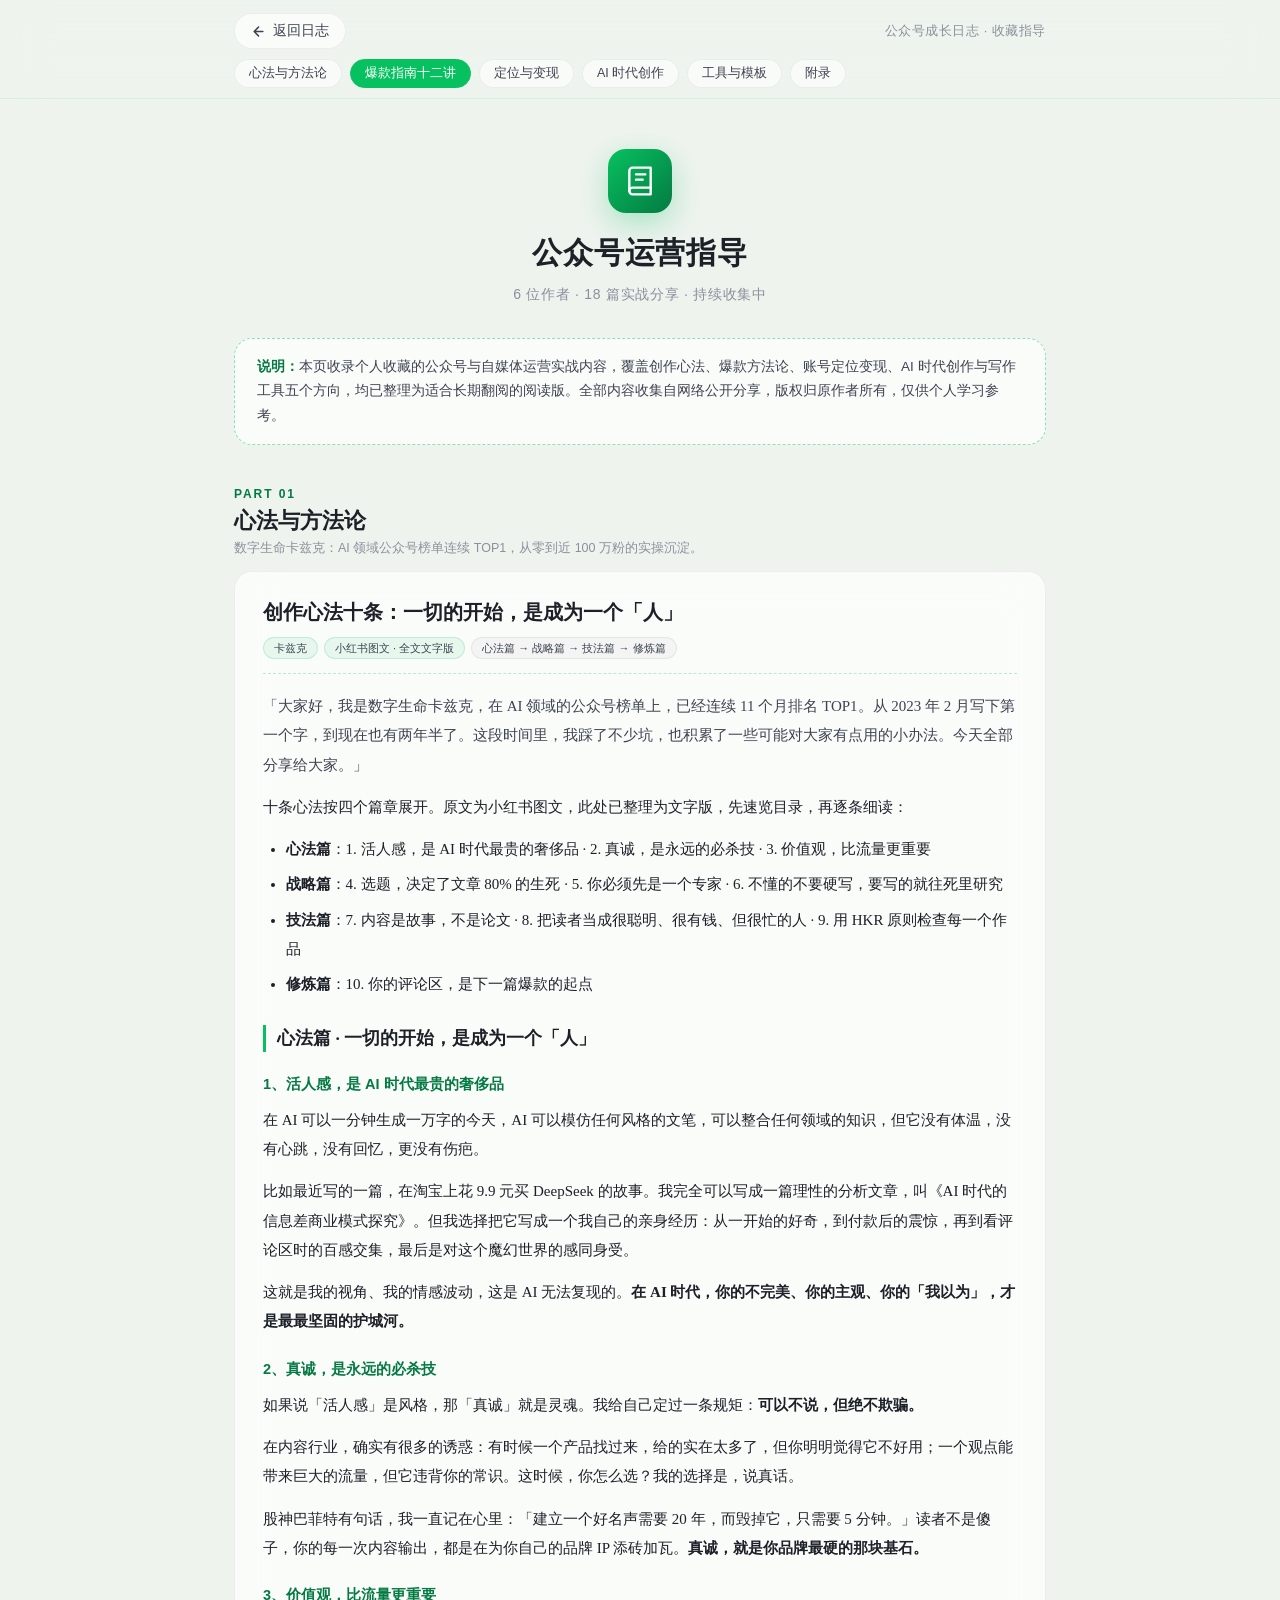
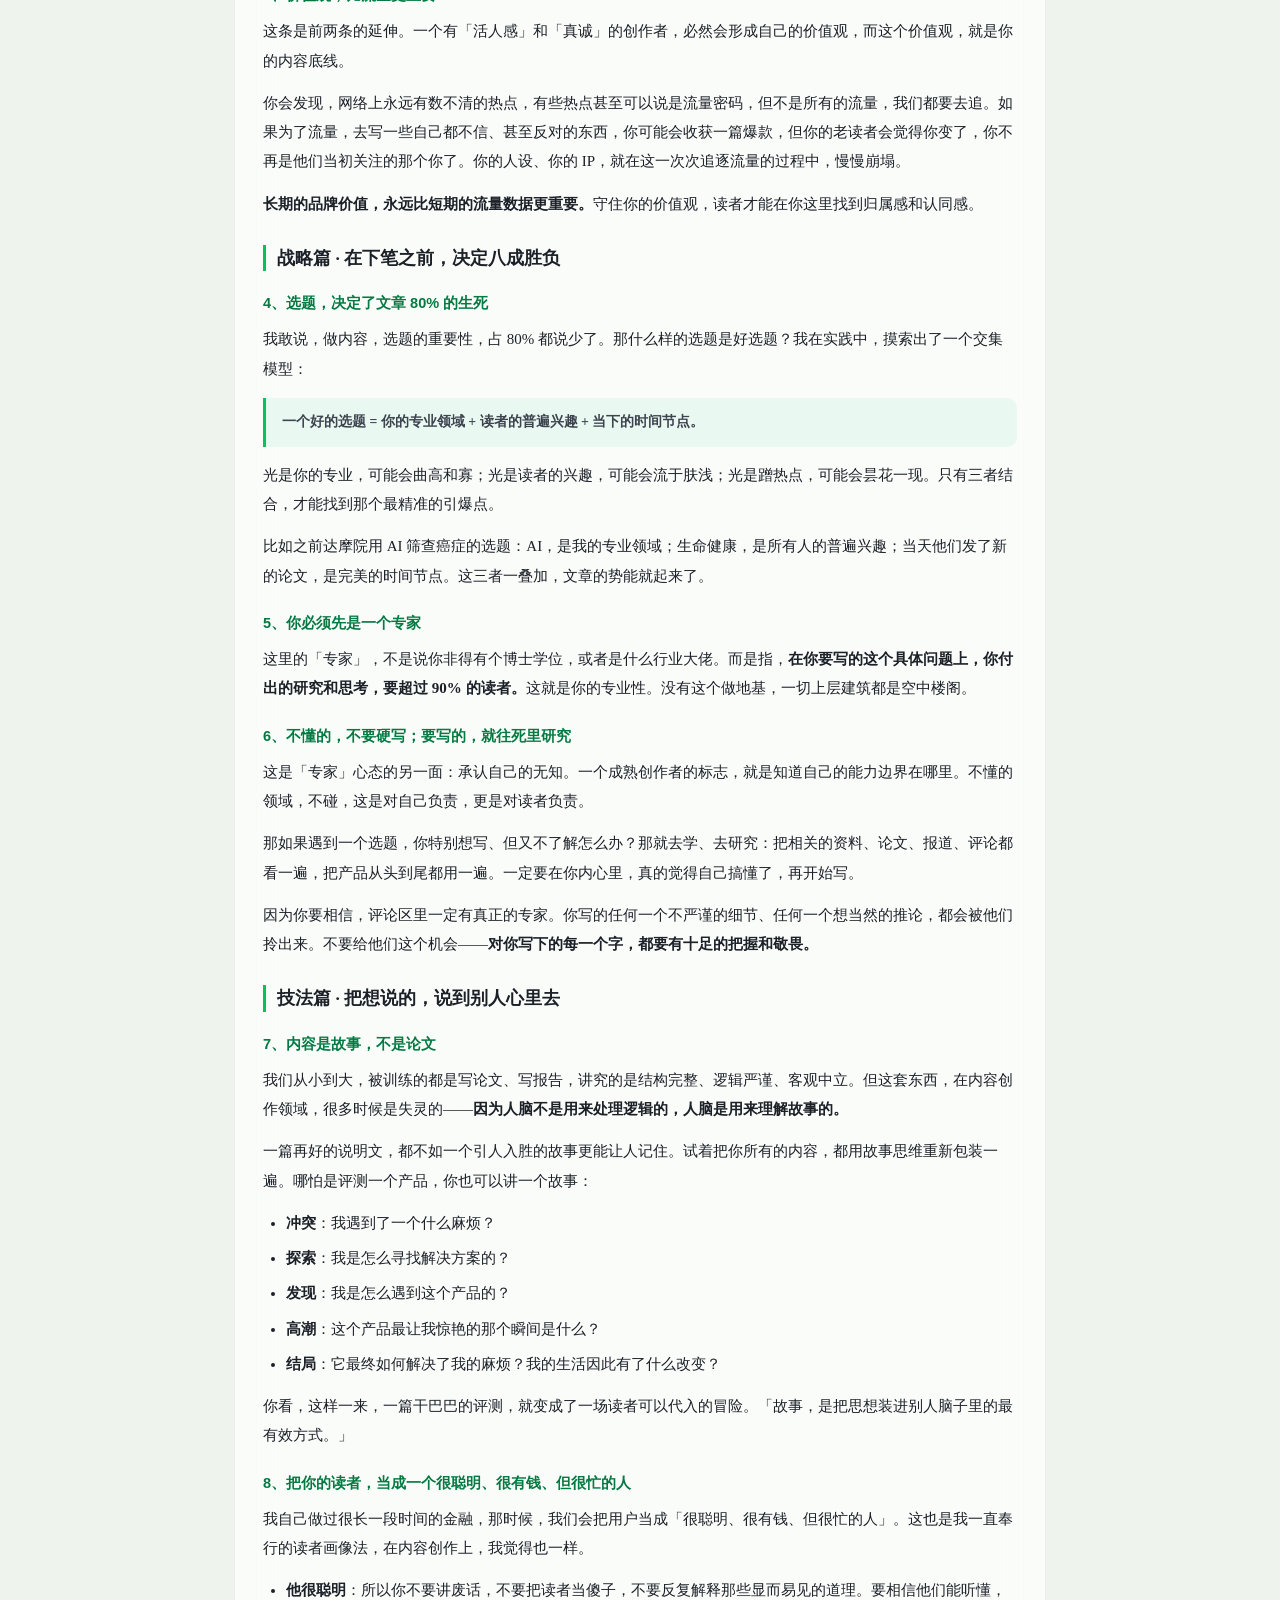
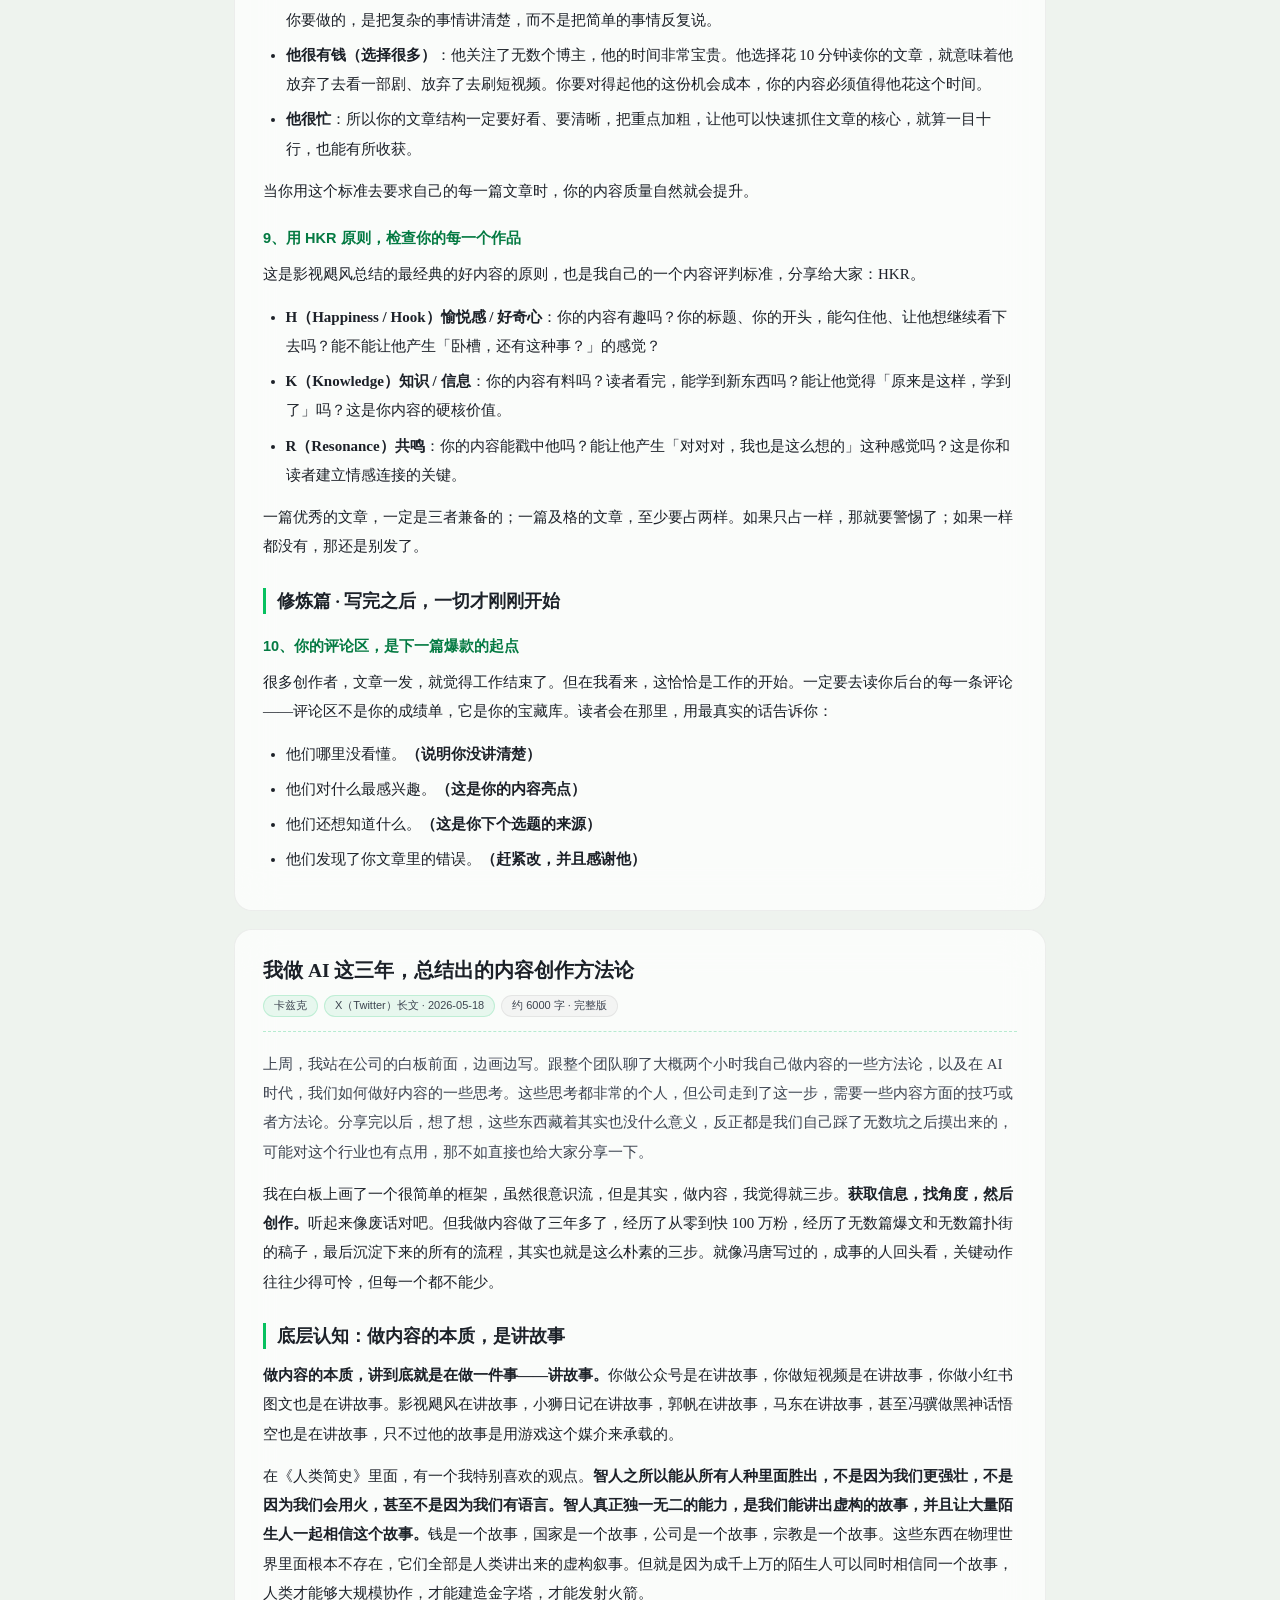
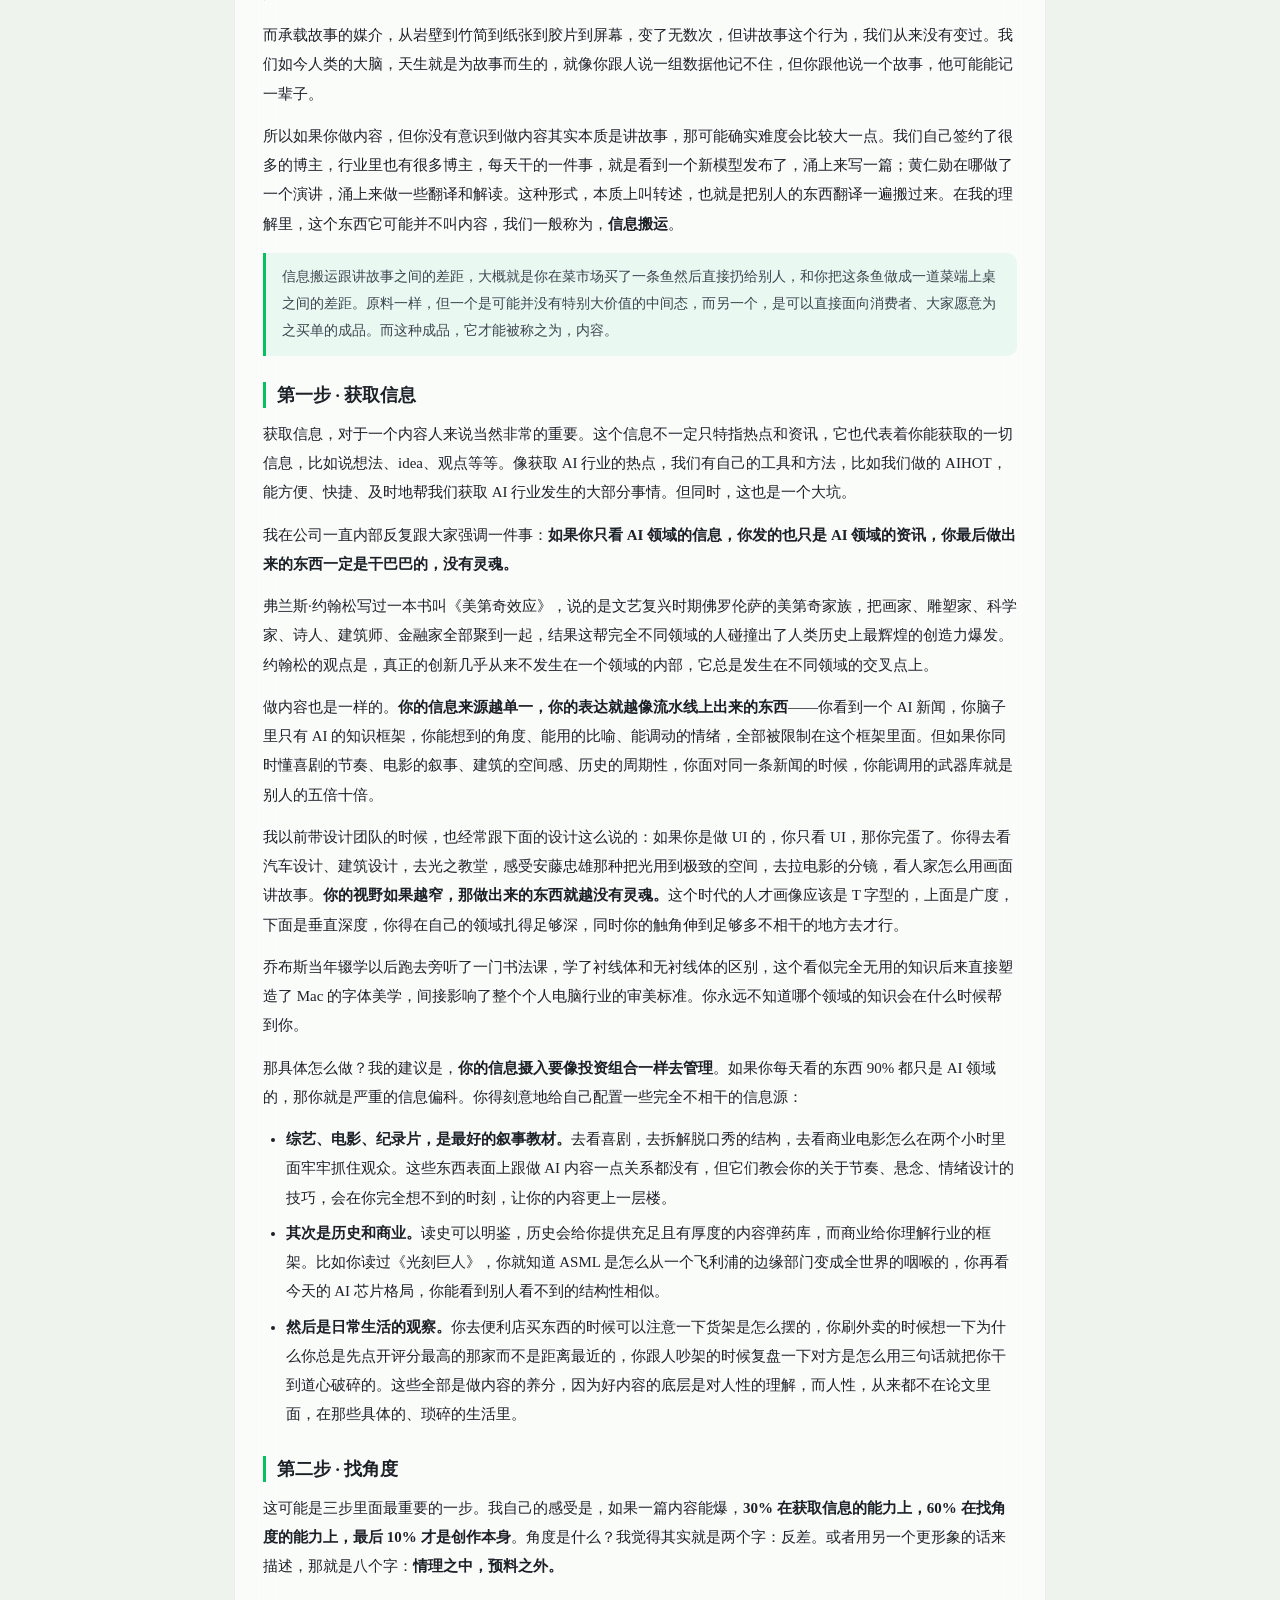
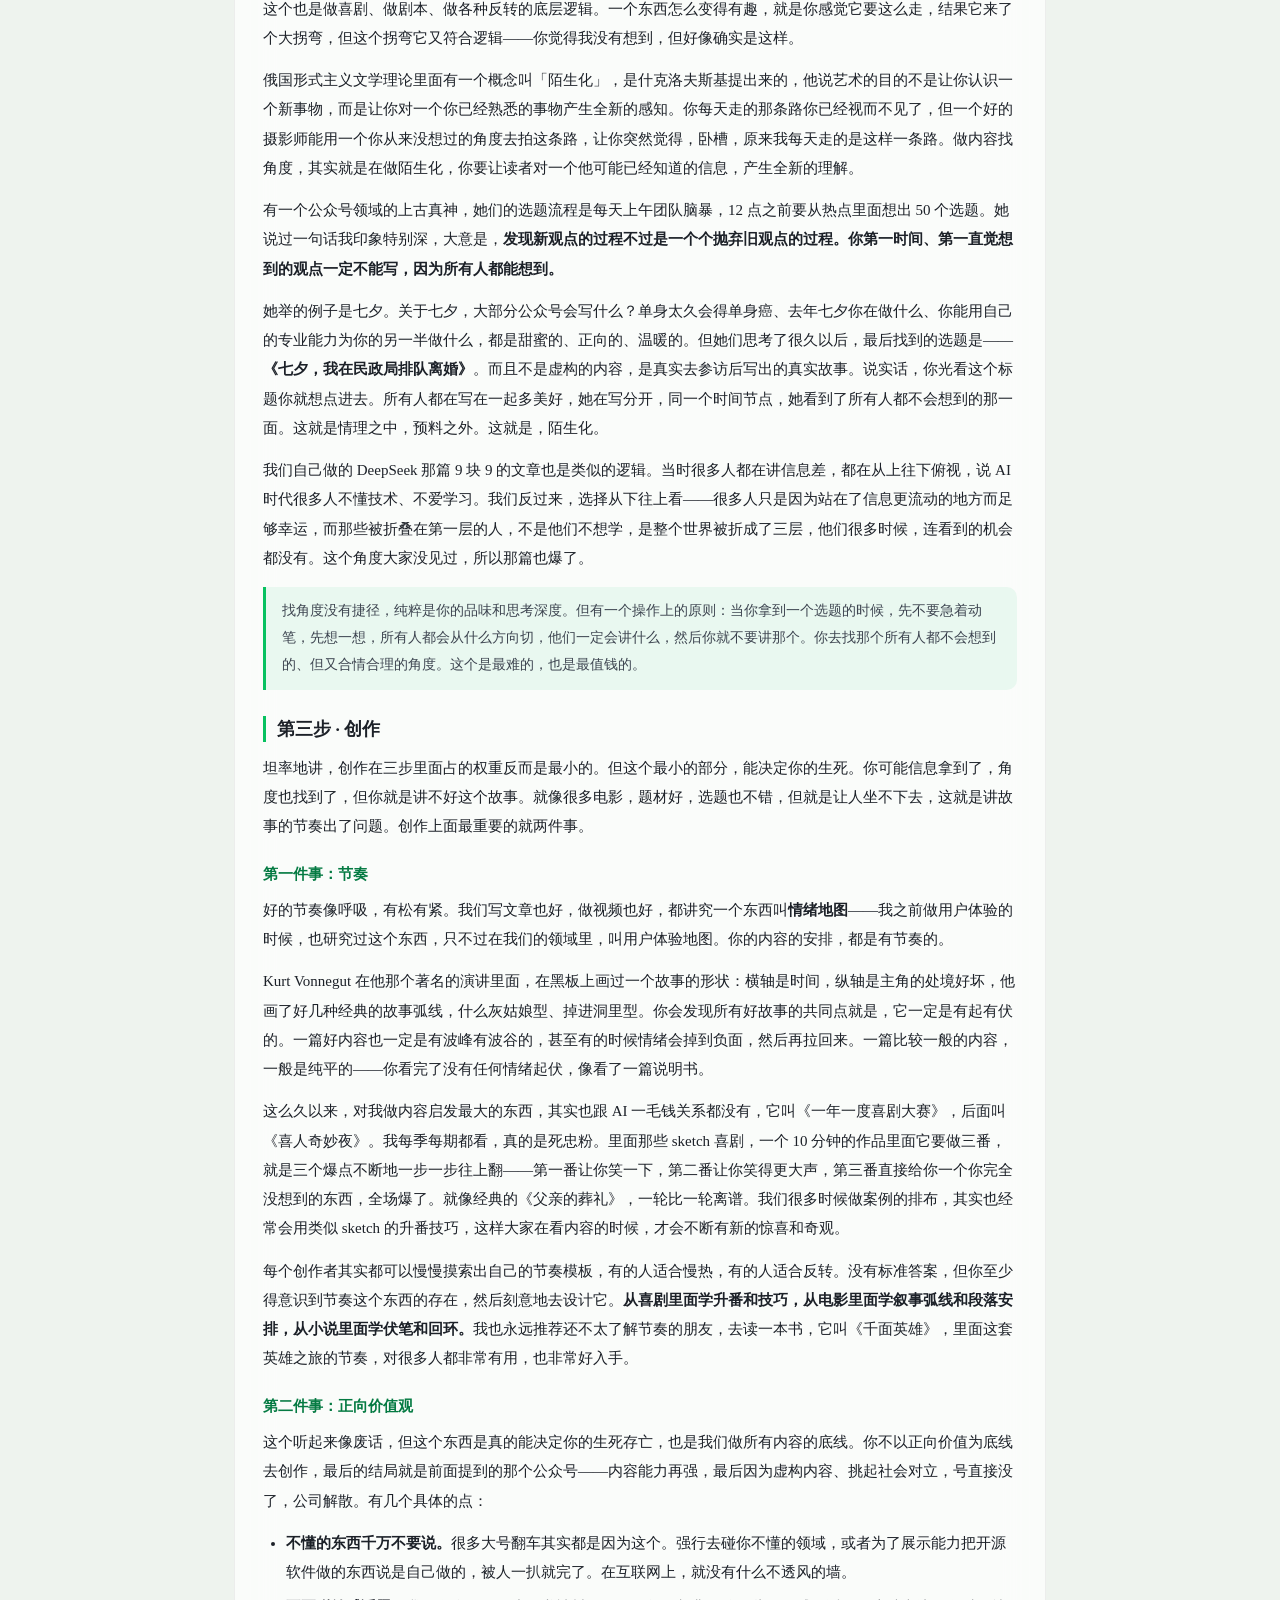
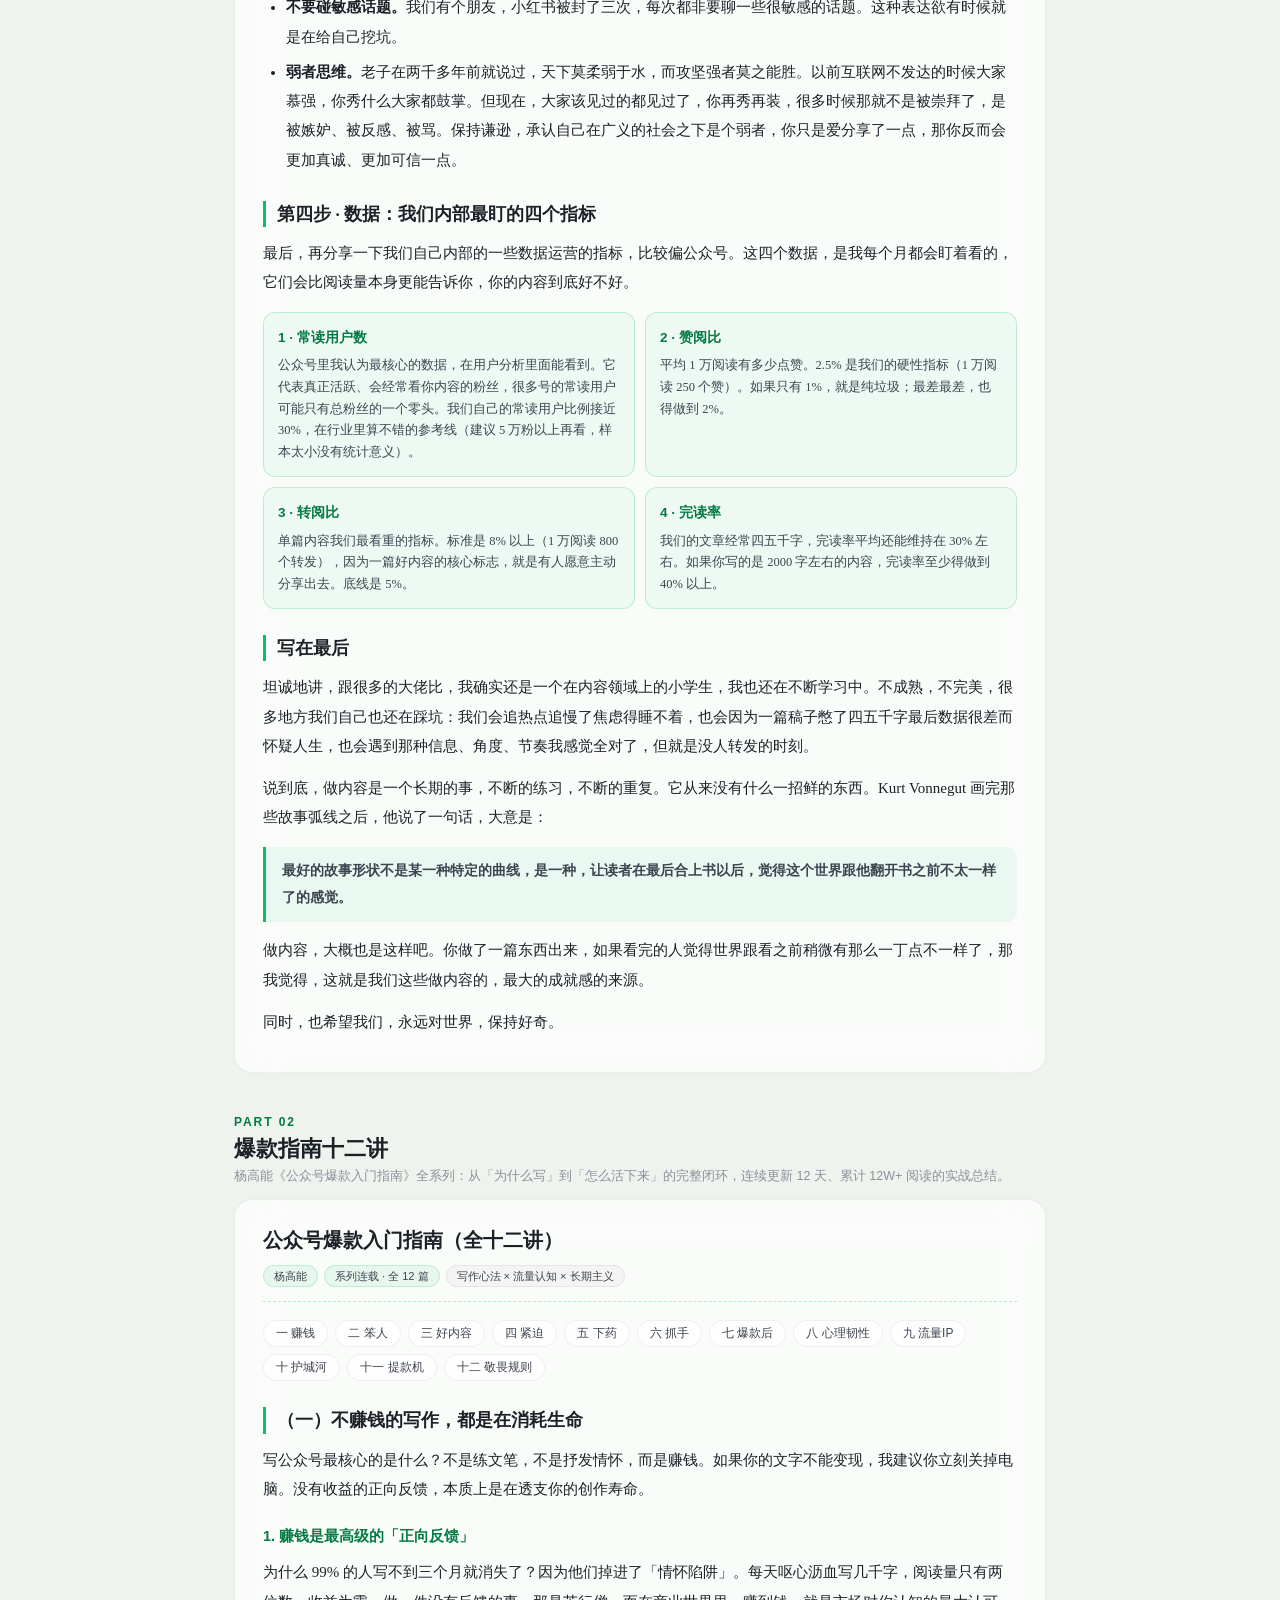
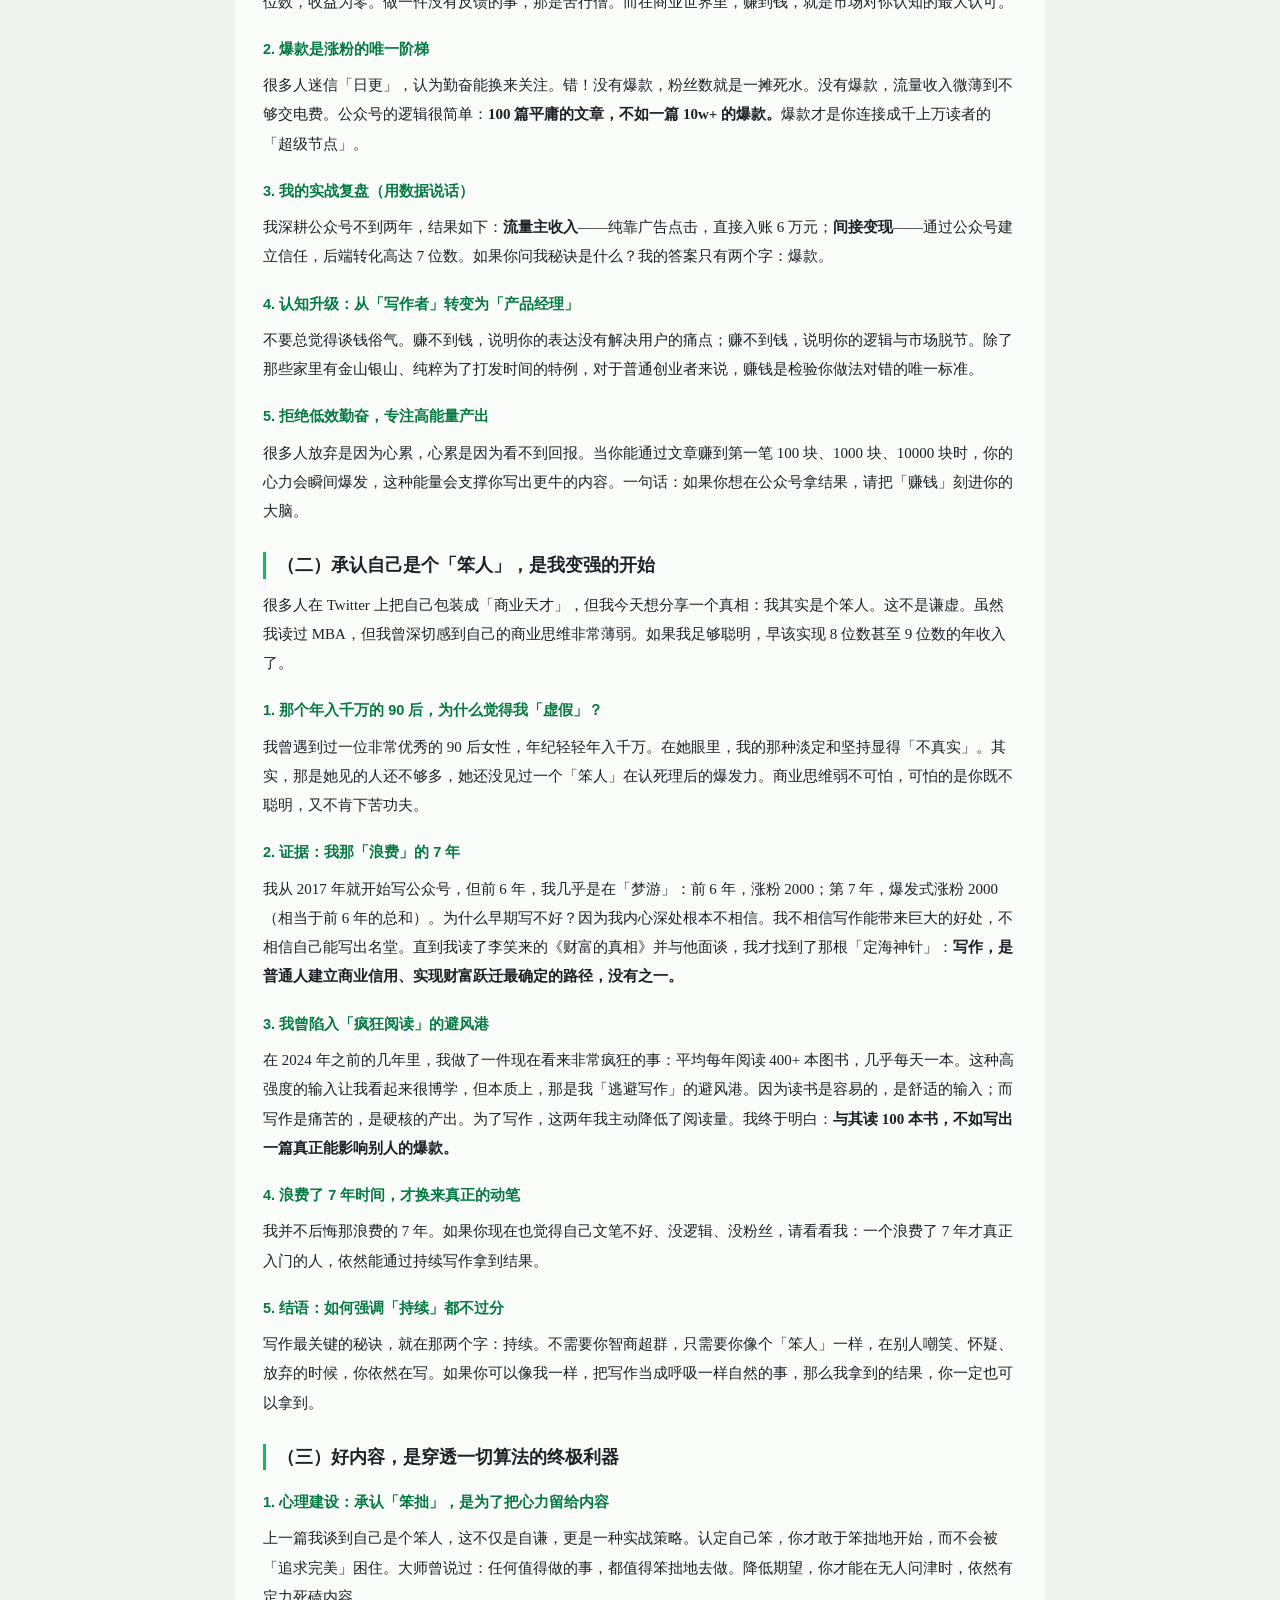
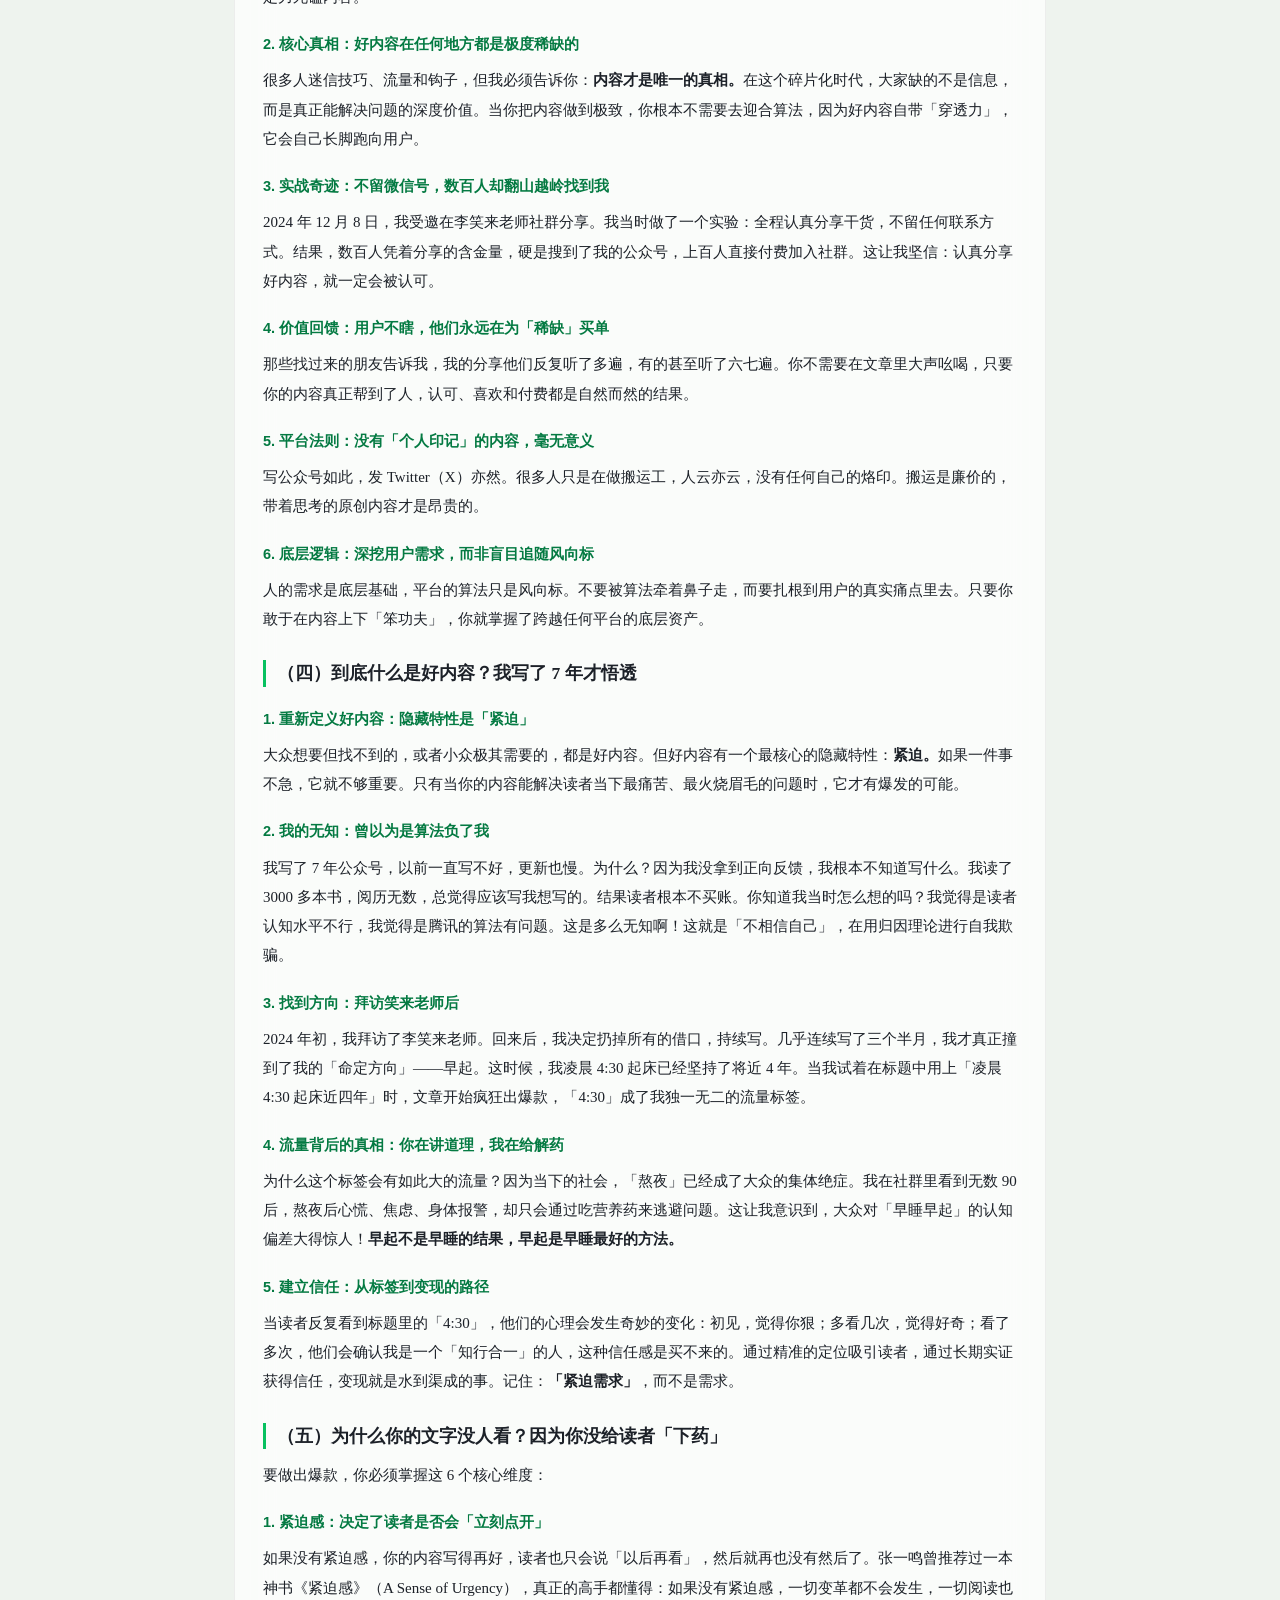
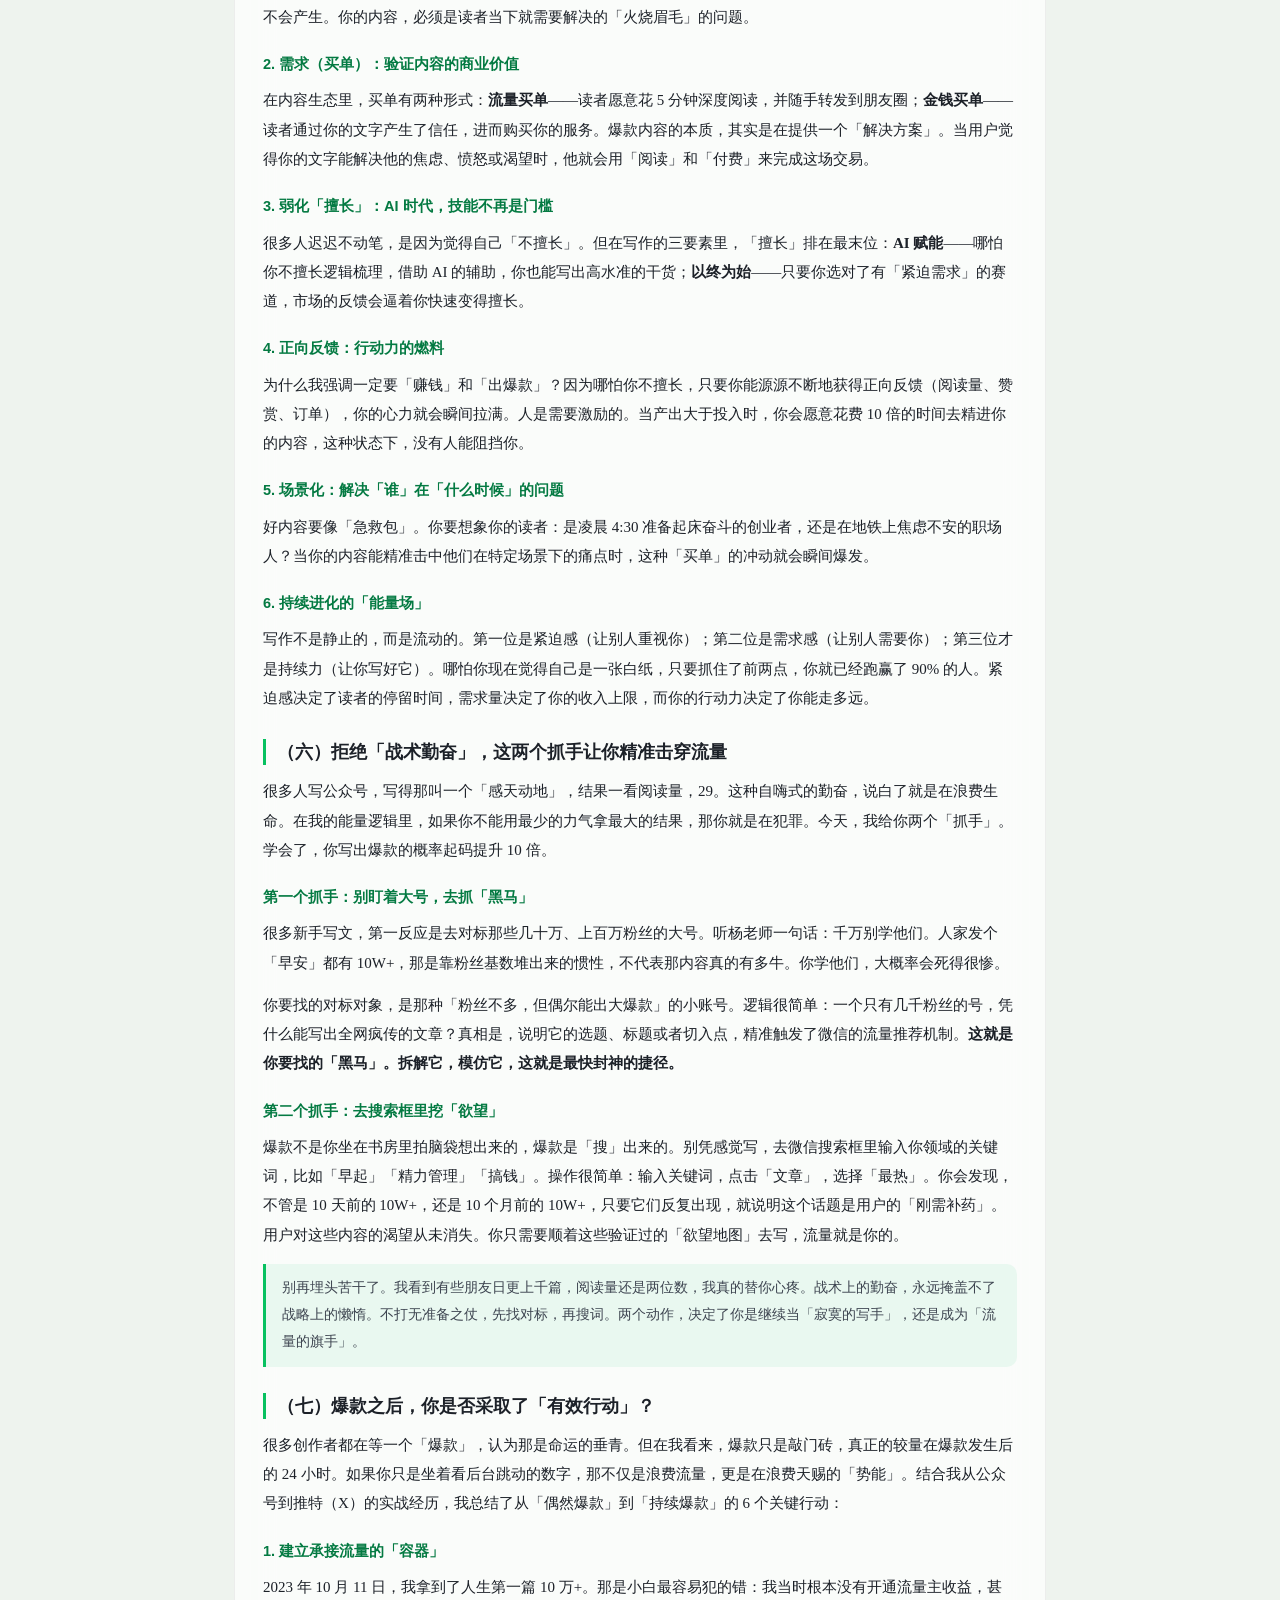
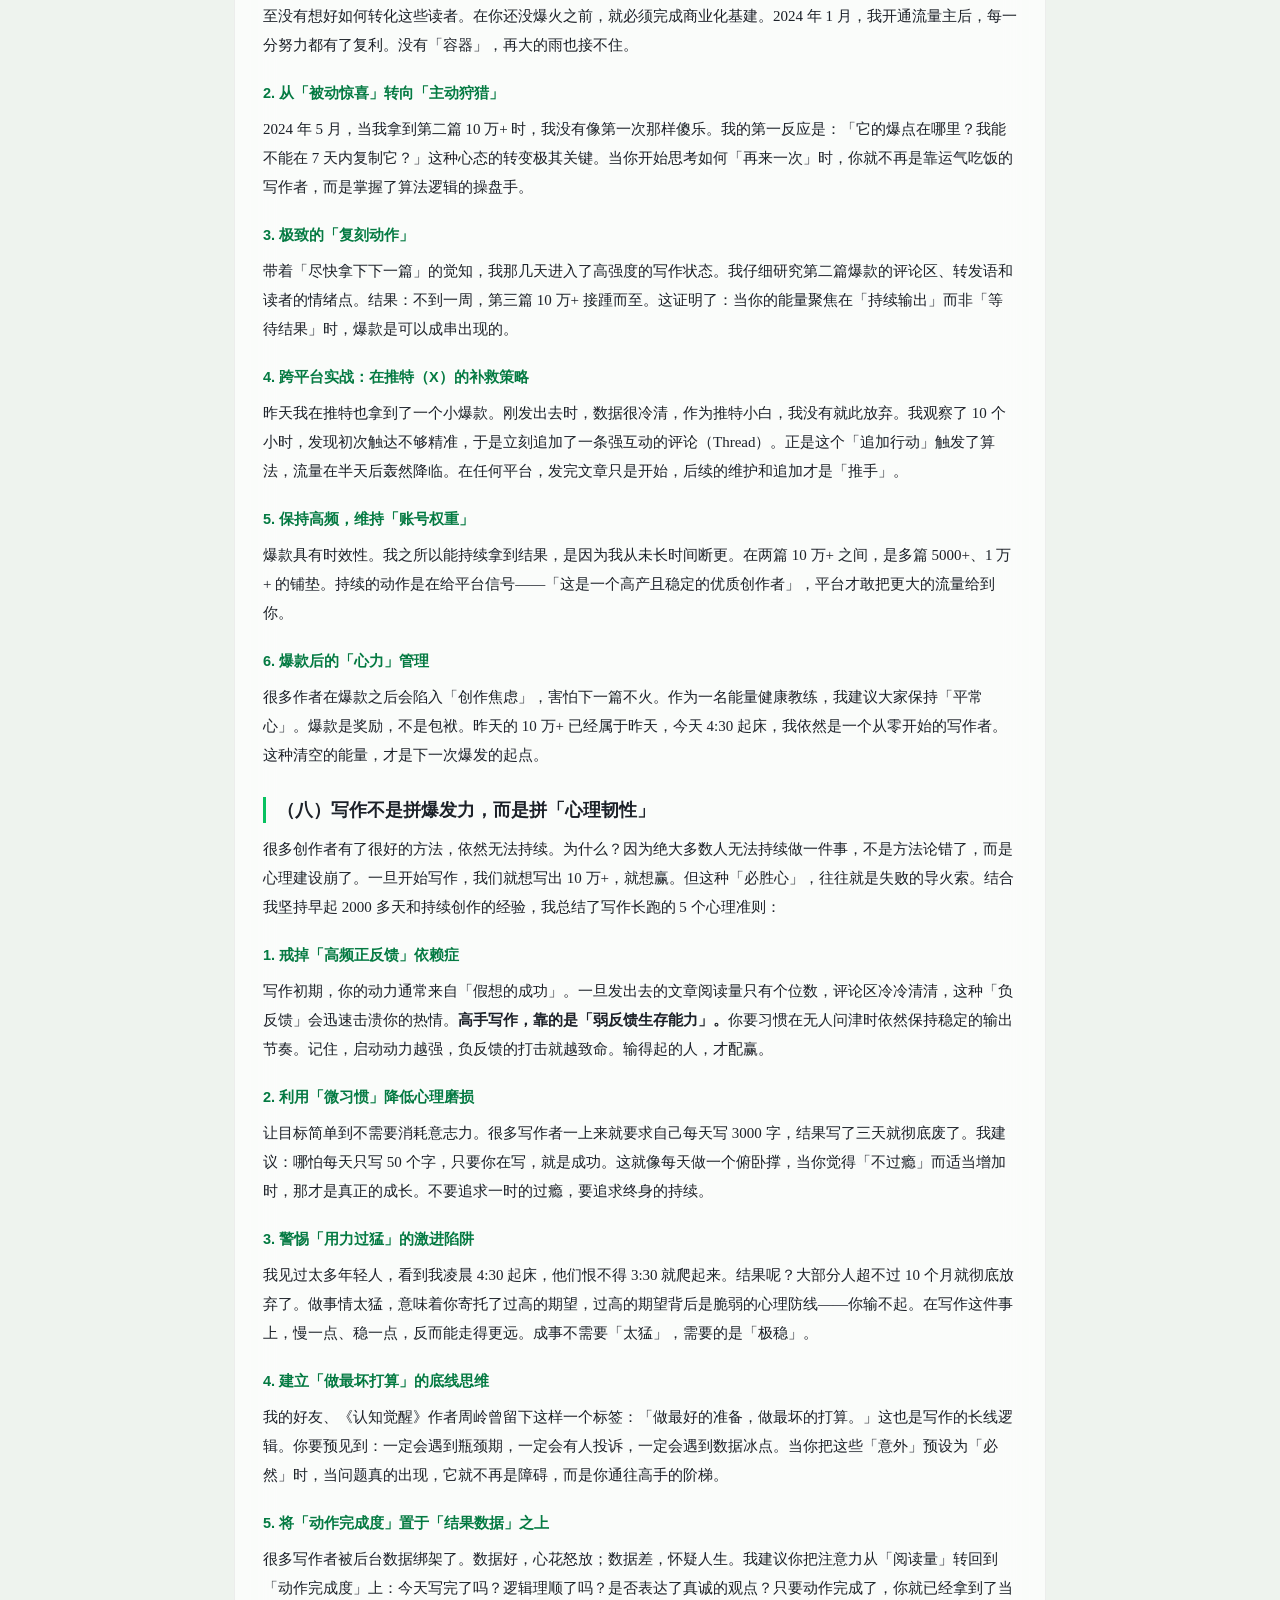
==== commit df2200bd: "v3.5: 指导页图片转文字——卡兹克创作心法十条由截图图集改为四篇章全文文字版，Tech Lead 一页纸改为六维度文字清单，删除全部图片资源（-2.8MB），移除灯箱代码，SW 升级 glog-v" ====
--- a/guides.html
+++ b/guides.html
@@ -72,12 +72,6 @@
   .kpi b { display: block; font-family: var(--sans); font-size: 13.5px; color: var(--green-deep); margin-bottom: 4px; }
   .kpi p { font-size: 12.5px; line-height: 1.75; color: var(--ink-mid); margin: 0; }
 
-  /* 图集 */
-  .figs { max-width: 580px; margin: 4px auto 0; display: grid; gap: 14px; }
-  .figs figure { margin: 0; }
-  .figs img { width: 100%; display: block; border-radius: 12px; border: 1px solid var(--border); cursor: zoom-in; box-shadow: 0 4px 18px rgba(0,0,0,0.06); }
-  .figs figcaption { text-align: center; font-size: 11.5px; color: var(--ink-light); margin-top: 6px; letter-spacing: 0.03em; }
-
   /* 杨高能系列导航 */
   .pnav { display: flex; flex-wrap: wrap; gap: 7px; margin: 4px 0 18px; }
   .pnav a { font-size: 12px; color: var(--ink-mid); text-decoration: none; border: 1px solid var(--border); background: rgba(255,255,255,0.6); padding: 4px 12px; border-radius: 50px; transition: all 0.2s; }
@@ -90,11 +84,6 @@
   .copy-btn:hover { background: var(--green); color: #fff; border-color: var(--green); }
   .tree { background: #f7faf7; border: 1px solid var(--border); border-radius: 12px; padding: 16px 18px; overflow-x: auto; margin: 14px 0; }
   .tree pre { font-family: ui-monospace, 'SFMono-Regular', Menlo, Consolas, 'Courier New', monospace; font-size: 12px; line-height: 1.85; color: var(--ink-mid); }
-
-  /* 看图放大 */
-  .lightbox { position: fixed; inset: 0; z-index: 99; background: rgba(18,24,20,0.92); display: none; align-items: center; justify-content: center; padding: 20px; cursor: zoom-out; }
-  .lightbox.on { display: flex; }
-  .lightbox img { max-width: 100%; max-height: 100%; border-radius: 10px; object-fit: contain; }
 
   /* 返回顶部 */
   .backtop { position: fixed; right: 18px; bottom: calc(18px + env(safe-area-inset-bottom)); z-index: 20; width: 42px; height: 42px; border-radius: 50%; border: 1px solid rgba(7,193,96,0.35); background: rgba(255,255,255,0.92); color: var(--green-deep); font-size: 17px; cursor: pointer; box-shadow: 0 6px 20px rgba(0,0,0,0.12); display: none; align-items: center; justify-content: center; }
@@ -118,8 +107,6 @@
     .abody { font-size: 14.5px; }
     .abody h3.sec { font-size: 16.5px; }
     .kpis { grid-template-columns: 1fr; }
-    .figs { gap: 10px; }
-    .figs img { border-radius: 10px; }
   }
 </style>
 </head>
@@ -166,29 +153,80 @@
       <div class="art-head">
         <h3>创作心法十条：一切的开始，是成为一个「人」</h3>
         <div class="meta">
-          <span>卡兹克</span><span>小红书 · 图文截图收藏</span><span class="plain">心法篇 → 战略篇 → 技法篇 → 修炼篇</span>
+          <span>卡兹克</span><span>小红书图文 · 全文文字版</span><span class="plain">心法篇 → 战略篇 → 技法篇 → 修炼篇</span>
         </div>
       </div>
       <div class="abody">
         <p class="lead">「大家好，我是数字生命卡兹克，在 AI 领域的公众号榜单上，已经连续 11 个月排名 TOP1。从 2023 年 2 月写下第一个字，到现在也有两年半了。这段时间里，我踩了不少坑，也积累了一些可能对大家有点用的小办法。今天全部分享给大家。」</p>
-        <p>十条心法按四个篇章展开，先速览再逐图细读：</p>
+        <p>十条心法按四个篇章展开。原文为小红书图文，此处已整理为文字版，先速览目录，再逐条细读：</p>
         <ul>
           <li><b>心法篇</b>：1. 活人感，是 AI 时代最贵的奢侈品 · 2. 真诚，是永远的必杀技 · 3. 价值观，比流量更重要</li>
           <li><b>战略篇</b>：4. 选题，决定了文章 80% 的生死 · 5. 你必须先是一个专家 · 6. 不懂的不要硬写，要写的就往死里研究</li>
           <li><b>技法篇</b>：7. 内容是故事，不是论文 · 8. 把读者当成很聪明、很有钱、但很忙的人 · 9. 用 HKR 原则检查每一个作品</li>
           <li><b>修炼篇</b>：10. 你的评论区，是下一篇爆款的起点</li>
         </ul>
-        <div class="figs">
-          <figure><img src="./guides/assets/kzx-01.jpg" alt="卡兹克创作心法 1" loading="lazy" width="1280" height="2133"><figcaption>开篇 · 心法篇：1、活人感，是 AI 时代最贵的奢侈品</figcaption></figure>
-          <figure><img src="./guides/assets/kzx-02.jpg" alt="卡兹克创作心法 2" loading="lazy" width="1280" height="2133"><figcaption>1 收束 · 2、真诚，是永远的必杀技</figcaption></figure>
-          <figure><img src="./guides/assets/kzx-03.jpg" alt="卡兹克创作心法 3" loading="lazy" width="1280" height="2133"><figcaption>3、价值观，比流量更重要 · 战略篇开篇</figcaption></figure>
-          <figure><img src="./guides/assets/kzx-04.jpg" alt="卡兹克创作心法 4" loading="lazy" width="1080" height="1800"><figcaption>4、选题决定 80% 的生死 · 5、你必须先是一个专家</figcaption></figure>
-          <figure><img src="./guides/assets/kzx-05.jpg" alt="卡兹克创作心法 5" loading="lazy" width="1280" height="2133"><figcaption>5 收束 · 6、不懂的不要硬写，要写的就往死里研究</figcaption></figure>
-          <figure><img src="./guides/assets/kzx-06.jpg" alt="卡兹克创作心法 6" loading="lazy" width="1280" height="2133"><figcaption>技法篇 · 7、内容是故事，不是论文</figcaption></figure>
-          <figure><img src="./guides/assets/kzx-07.jpg" alt="卡兹克创作心法 7" loading="lazy" width="1280" height="2133"><figcaption>7 收束 · 8、把读者当成很聪明、很有钱、但很忙的人</figcaption></figure>
-          <figure><img src="./guides/assets/kzx-08.jpg" alt="卡兹克创作心法 8" loading="lazy" width="1280" height="2133"><figcaption>8 收束 · 9、用 HKR 原则检查你的每一个作品</figcaption></figure>
-          <figure><img src="./guides/assets/kzx-09.jpg" alt="卡兹克创作心法 9" loading="lazy" width="1280" height="2133"><figcaption>9 收束 · 修炼篇 · 10、你的评论区，是下一篇爆款的起点</figcaption></figure>
-        </div>
+        <h3 class="sec">心法篇 · 一切的开始，是成为一个「人」</h3>
+        <h4 class="pt">1、活人感，是 AI 时代最贵的奢侈品</h4>
+        <p>在 AI 可以一分钟生成一万字的今天，AI 可以模仿任何风格的文笔，可以整合任何领域的知识，但它没有体温，没有心跳，没有回忆，更没有伤疤。</p>
+        <p>比如最近写的一篇，在淘宝上花 9.9 元买 DeepSeek 的故事。我完全可以写成一篇理性的分析文章，叫《AI 时代的信息差商业模式探究》。但我选择把它写成一个我自己的亲身经历：从一开始的好奇，到付款后的震惊，再到看评论区时的百感交集，最后是对这个魔幻世界的感同身受。</p>
+        <p>这就是我的视角、我的情感波动，这是 AI 无法复现的。<b>在 AI 时代，你的不完美、你的主观、你的「我以为」，才是最最坚固的护城河。</b></p>
+        <h4 class="pt">2、真诚，是永远的必杀技</h4>
+        <p>如果说「活人感」是风格，那「真诚」就是灵魂。我给自己定过一条规矩：<b>可以不说，但绝不欺骗。</b></p>
+        <p>在内容行业，确实有很多的诱惑：有时候一个产品找过来，给的实在太多了，但你明明觉得它不好用；一个观点能带来巨大的流量，但它违背你的常识。这时候，你怎么选？我的选择是，说真话。</p>
+        <p>股神巴菲特有句话，我一直记在心里：「建立一个好名声需要 20 年，而毁掉它，只需要 5 分钟。」读者不是傻子，你的每一次内容输出，都是在为你自己的品牌 IP 添砖加瓦。<b>真诚，就是你品牌最硬的那块基石。</b></p>
+        <h4 class="pt">3、价值观，比流量更重要</h4>
+        <p>这条是前两条的延伸。一个有「活人感」和「真诚」的创作者，必然会形成自己的价值观，而这个价值观，就是你的内容底线。</p>
+        <p>你会发现，网络上永远有数不清的热点，有些热点甚至可以说是流量密码，但不是所有的流量，我们都要去追。如果为了流量，去写一些自己都不信、甚至反对的东西，你可能会收获一篇爆款，但你的老读者会觉得你变了，你不再是他们当初关注的那个你了。你的人设、你的 IP，就在这一次次追逐流量的过程中，慢慢崩塌。</p>
+        <p><b>长期的品牌价值，永远比短期的流量数据更重要。</b>守住你的价值观，读者才能在你这里找到归属感和认同感。</p>
+        <h3 class="sec">战略篇 · 在下笔之前，决定八成胜负</h3>
+        <h4 class="pt">4、选题，决定了文章 80% 的生死</h4>
+        <p>我敢说，做内容，选题的重要性，占 80% 都说少了。那什么样的选题是好选题？我在实践中，摸索出了一个交集模型：</p>
+        <blockquote><b>一个好的选题 = 你的专业领域 + 读者的普遍兴趣 + 当下的时间节点。</b></blockquote>
+        <p>光是你的专业，可能会曲高和寡；光是读者的兴趣，可能会流于肤浅；光是蹭热点，可能会昙花一现。只有三者结合，才能找到那个最精准的引爆点。</p>
+        <p>比如之前达摩院用 AI 筛查癌症的选题：AI，是我的专业领域；生命健康，是所有人的普遍兴趣；当天他们发了新的论文，是完美的时间节点。这三者一叠加，文章的势能就起来了。</p>
+        <h4 class="pt">5、你必须先是一个专家</h4>
+        <p>这里的「专家」，不是说你非得有个博士学位，或者是什么行业大佬。而是指，<b>在你要写的这个具体问题上，你付出的研究和思考，要超过 90% 的读者。</b>这就是你的专业性。没有这个做地基，一切上层建筑都是空中楼阁。</p>
+        <h4 class="pt">6、不懂的，不要硬写；要写的，就往死里研究</h4>
+        <p>这是「专家」心态的另一面：承认自己的无知。一个成熟创作者的标志，就是知道自己的能力边界在哪里。不懂的领域，不碰，这是对自己负责，更是对读者负责。</p>
+        <p>那如果遇到一个选题，你特别想写、但又不了解怎么办？那就去学、去研究：把相关的资料、论文、报道、评论都看一遍，把产品从头到尾都用一遍。一定要在你内心里，真的觉得自己搞懂了，再开始写。</p>
+        <p>因为你要相信，评论区里一定有真正的专家。你写的任何一个不严谨的细节、任何一个想当然的推论，都会被他们拎出来。不要给他们这个机会——<b>对你写下的每一个字，都要有十足的把握和敬畏。</b></p>
+        <h3 class="sec">技法篇 · 把想说的，说到别人心里去</h3>
+        <h4 class="pt">7、内容是故事，不是论文</h4>
+        <p>我们从小到大，被训练的都是写论文、写报告，讲究的是结构完整、逻辑严谨、客观中立。但这套东西，在内容创作领域，很多时候是失灵的——<b>因为人脑不是用来处理逻辑的，人脑是用来理解故事的。</b></p>
+        <p>一篇再好的说明文，都不如一个引人入胜的故事更能让人记住。试着把你所有的内容，都用故事思维重新包装一遍。哪怕是评测一个产品，你也可以讲一个故事：</p>
+        <ul>
+          <li><b>冲突</b>：我遇到了一个什么麻烦？</li>
+          <li><b>探索</b>：我是怎么寻找解决方案的？</li>
+          <li><b>发现</b>：我是怎么遇到这个产品的？</li>
+          <li><b>高潮</b>：这个产品最让我惊艳的那个瞬间是什么？</li>
+          <li><b>结局</b>：它最终如何解决了我的麻烦？我的生活因此有了什么改变？</li>
+        </ul>
+        <p>你看，这样一来，一篇干巴巴的评测，就变成了一场读者可以代入的冒险。「故事，是把思想装进别人脑子里的最有效方式。」</p>
+        <h4 class="pt">8、把你的读者，当成一个很聪明、很有钱、但很忙的人</h4>
+        <p>我自己做过很长一段时间的金融，那时候，我们会把用户当成「很聪明、很有钱、但很忙的人」。这也是我一直奉行的读者画像法，在内容创作上，我觉得也一样。</p>
+        <ul>
+          <li><b>他很聪明</b>：所以你不要讲废话，不要把读者当傻子，不要反复解释那些显而易见的道理。要相信他们能听懂，你要做的，是把复杂的事情讲清楚，而不是把简单的事情反复说。</li>
+          <li><b>他很有钱（选择很多）</b>：他关注了无数个博主，他的时间非常宝贵。他选择花 10 分钟读你的文章，就意味着他放弃了去看一部剧、放弃了去刷短视频。你要对得起他的这份机会成本，你的内容必须值得他花这个时间。</li>
+          <li><b>他很忙</b>：所以你的文章结构一定要好看、要清晰，把重点加粗，让他可以快速抓住文章的核心，就算一目十行，也能有所收获。</li>
+        </ul>
+        <p>当你用这个标准去要求自己的每一篇文章时，你的内容质量自然就会提升。</p>
+        <h4 class="pt">9、用 HKR 原则，检查你的每一个作品</h4>
+        <p>这是影视飓风总结的最经典的好内容的原则，也是我自己的一个内容评判标准，分享给大家：HKR。</p>
+        <ul>
+          <li><b>H（Happiness / Hook）愉悦感 / 好奇心</b>：你的内容有趣吗？你的标题、你的开头，能勾住他、让他想继续看下去吗？能不能让他产生「卧槽，还有这种事？」的感觉？</li>
+          <li><b>K（Knowledge）知识 / 信息</b>：你的内容有料吗？读者看完，能学到新东西吗？能让他觉得「原来是这样，学到了」吗？这是你内容的硬核价值。</li>
+          <li><b>R（Resonance）共鸣</b>：你的内容能戳中他吗？能让他产生「对对对，我也是这么想的」这种感觉吗？这是你和读者建立情感连接的关键。</li>
+        </ul>
+        <p>一篇优秀的文章，一定是三者兼备的；一篇及格的文章，至少要占两样。如果只占一样，那就要警惕了；如果一样都没有，那还是别发了。</p>
+        <h3 class="sec">修炼篇 · 写完之后，一切才刚刚开始</h3>
+        <h4 class="pt">10、你的评论区，是下一篇爆款的起点</h4>
+        <p>很多创作者，文章一发，就觉得工作结束了。但在我看来，这恰恰是工作的开始。一定要去读你后台的每一条评论——评论区不是你的成绩单，它是你的宝藏库。读者会在那里，用最真实的话告诉你：</p>
+        <ul>
+          <li>他们哪里没看懂。<b>（说明你没讲清楚）</b></li>
+          <li>他们对什么最感兴趣。<b>（这是你的内容亮点）</b></li>
+          <li>他们还想知道什么。<b>（这是你下个选题的来源）</b></li>
+          <li>他们发现了你文章里的错误。<b>（赶紧改，并且感谢他）</b></li>
+        </ul>
       </div>
     </article>
     <article class="art" id="art-kzx-fangfa">
@@ -729,14 +767,66 @@
       <div class="art-head">
         <h3>Tech Lead 能力体系 · 一页纸</h3>
         <div class="meta">
-          <span>附带资料</span><span class="plain">与公众号运营无直接关系，暂存于此</span>
+          <span>附带资料 · 文字整理版</span><span class="plain">与公众号运营无直接关系，暂存于此</span>
         </div>
       </div>
       <div class="abody">
-        <p class="lead">这张「Tech Lead 能力体系一页纸」（用 6 个 MECE 维度拆清楚：方向、设计、工程、交付、协作、组织）与公众号运营没有直接关系，偏向技术团队管理。因为它是和指导资料一起提供的，先收录在这里备查；如果不需要，随时可以移除。</p>
-        <div class="figs">
-          <figure><img src="./guides/assets/techlead.jpg" alt="Tech Lead 能力体系一页纸" loading="lazy" width="2246" height="1588"><figcaption>TL One-Pager · 方向 / 设计 / 工程 / 交付 / 协作 / 组织（点击放大）</figcaption></figure>
-        </div>
+        <p class="lead">这份「Tech Lead 能力体系一页纸」（用 6 个 MECE 维度拆清楚：方向、设计、工程、交付、协作、组织）与公众号运营没有直接关系，偏向技术团队管理。因为它是和指导资料一起提供的，已整理为文字版收录在这里备查；如果不需要，随时可以移除。</p>
+        <blockquote><b>核心思想：TL 的价值不在写更多代码，而在把问题拆清楚、把团队组织起来、把交付跑出确定性。</b><br>常见可沉淀的产出物：PRD 模版 · Design Spec · ADR · Review Checklist · Release Checklist · Postmortem</blockquote>
+        <h3 class="sec">01 方向 · Strategy & Product</h3>
+        <ul>
+          <li><b>目标对齐</b>：技术目标映射业务结果（什么算赢）</li>
+          <li><b>需求解码</b>：边界条件、优先级、验收标准</li>
+          <li><b>取舍与说不</b>：范围控制、成本/收益、短期/长期</li>
+          <li><b>指标体系</b>：体验、SLA、效率的度量与复盘</li>
+          <li><b>路线图</b>：技术规划、技术债策略、平台化节奏</li>
+          <li><b>Mental Models</b>：First Principles / Second Order Thinking / Map != Territory</li>
+        </ul>
+        <h3 class="sec">02 设计 · Architecture & Design</h3>
+        <ul>
+          <li><b>边界与模块</b>：职责、依赖、上下游契约</li>
+          <li><b>抽象与模型</b>：核心对象、状态机、领域建模</li>
+          <li><b>接口与兼容</b>：API 设计、幂等、错误码、演进</li>
+          <li><b>关键路径</b>：性能、容量、可用性与扩展性</li>
+          <li><b>安全合规</b>：权限模型、审计、数据分级与隐私</li>
+          <li><b>产出</b>：Design Spec / ADR / 风险清单</li>
+        </ul>
+        <h3 class="sec">03 工程 · Engineering Excellence</h3>
+        <ul>
+          <li><b>代码标准</b>：编码风格、异常处理、一致性</li>
+          <li><b>测试体系</b>：单测 / 集成 / 端到端与覆盖目标</li>
+          <li><b>评审机制</b>：PR/MR、写好 Review、Pair/Mob</li>
+          <li><b>CI/CD</b>：灰度、回滚、变更治理与门禁</li>
+          <li><b>可观测性</b>：日志、指标、链路追踪、告警</li>
+          <li><b>安全编码</b>：Web / DB / 协议 / 隐私与数据安全</li>
+        </ul>
+        <h3 class="sec">04 交付 · Delivery & Execution</h3>
+        <ul>
+          <li><b>计划节奏</b>：里程碑、WIP、迭代节奏</li>
+          <li><b>估算范围</b>：拆解、缓冲、阶段性交付</li>
+          <li><b>风险依赖</b>：识别、预案、止损点与升级</li>
+          <li><b>任务派工</b>：可并行、可验收、可回滚</li>
+          <li><b>上线验收</b>：发布 checklist、监控与回归</li>
+          <li><b>复盘改进</b>：Postmortem / Retro / 闭环</li>
+        </ul>
+        <h3 class="sec">05 协作 · Communication & Influence</h3>
+        <ul>
+          <li><b>倾听提问</b>：把分歧问出来，把假设写下来</li>
+          <li><b>异步沟通</b>：用文档推进、信息可检索</li>
+          <li><b>解释能力</b>：ELI5，把复杂技术讲到可决策</li>
+          <li><b>叙事推进</b>：背景—冲突—选择—代价—结论</li>
+          <li><b>向上 / 跨团队</b>：管理预期、对齐接口与节奏</li>
+          <li><b>关键动作</b>：写清楚决策记录，减少口头对齐的成本</li>
+        </ul>
+        <h3 class="sec">06 组织 · Leadership & People</h3>
+        <ul>
+          <li><b>招育用留</b>：招聘、发展路径、梯队建设</li>
+          <li><b>带教辅导</b>：Code Walkthrough、成长计划</li>
+          <li><b>反馈机制</b>：Constructive Feedback / Radical Candor</li>
+          <li><b>授权 Ownership</b>：角色边界、责任制、轮值</li>
+          <li><b>文化建设</b>：质量意识、复盘文化、心理安全</li>
+          <li><b>影响力</b>：无职权推进、Managing Upwards</li>
+        </ul>
       </div>
     </article>
   </section>
@@ -747,34 +837,10 @@
   </div>
 </div>
 
-<div class="lightbox" id="lightbox"><img id="lightboxImg" src="" alt="预览"></div>
 <button class="backtop" id="backtop" aria-label="返回顶部">↑</button>
 
 <script>
 (function () {
-  /* 图片点击放大 */
-  var lb = document.getElementById('lightbox');
-  var lbImg = document.getElementById('lightboxImg');
-  document.querySelectorAll('.figs img').forEach(function (img) {
-    img.addEventListener('click', function () {
-      lbImg.src = img.src;
-      lb.classList.add('on');
-      document.body.style.overflow = 'hidden';
-    });
-  });
-  lb.addEventListener('click', function () {
-    lb.classList.remove('on');
-    lbImg.src = '';
-    document.body.style.overflow = '';
-  });
-  document.addEventListener('keydown', function (e) {
-    if (e.key === 'Escape' && lb.classList.contains('on')) {
-      lb.classList.remove('on');
-      lbImg.src = '';
-      document.body.style.overflow = '';
-    }
-  });
-
   /* 返回顶部 */
   var bt = document.getElementById('backtop');
   window.addEventListener('scroll', function () {
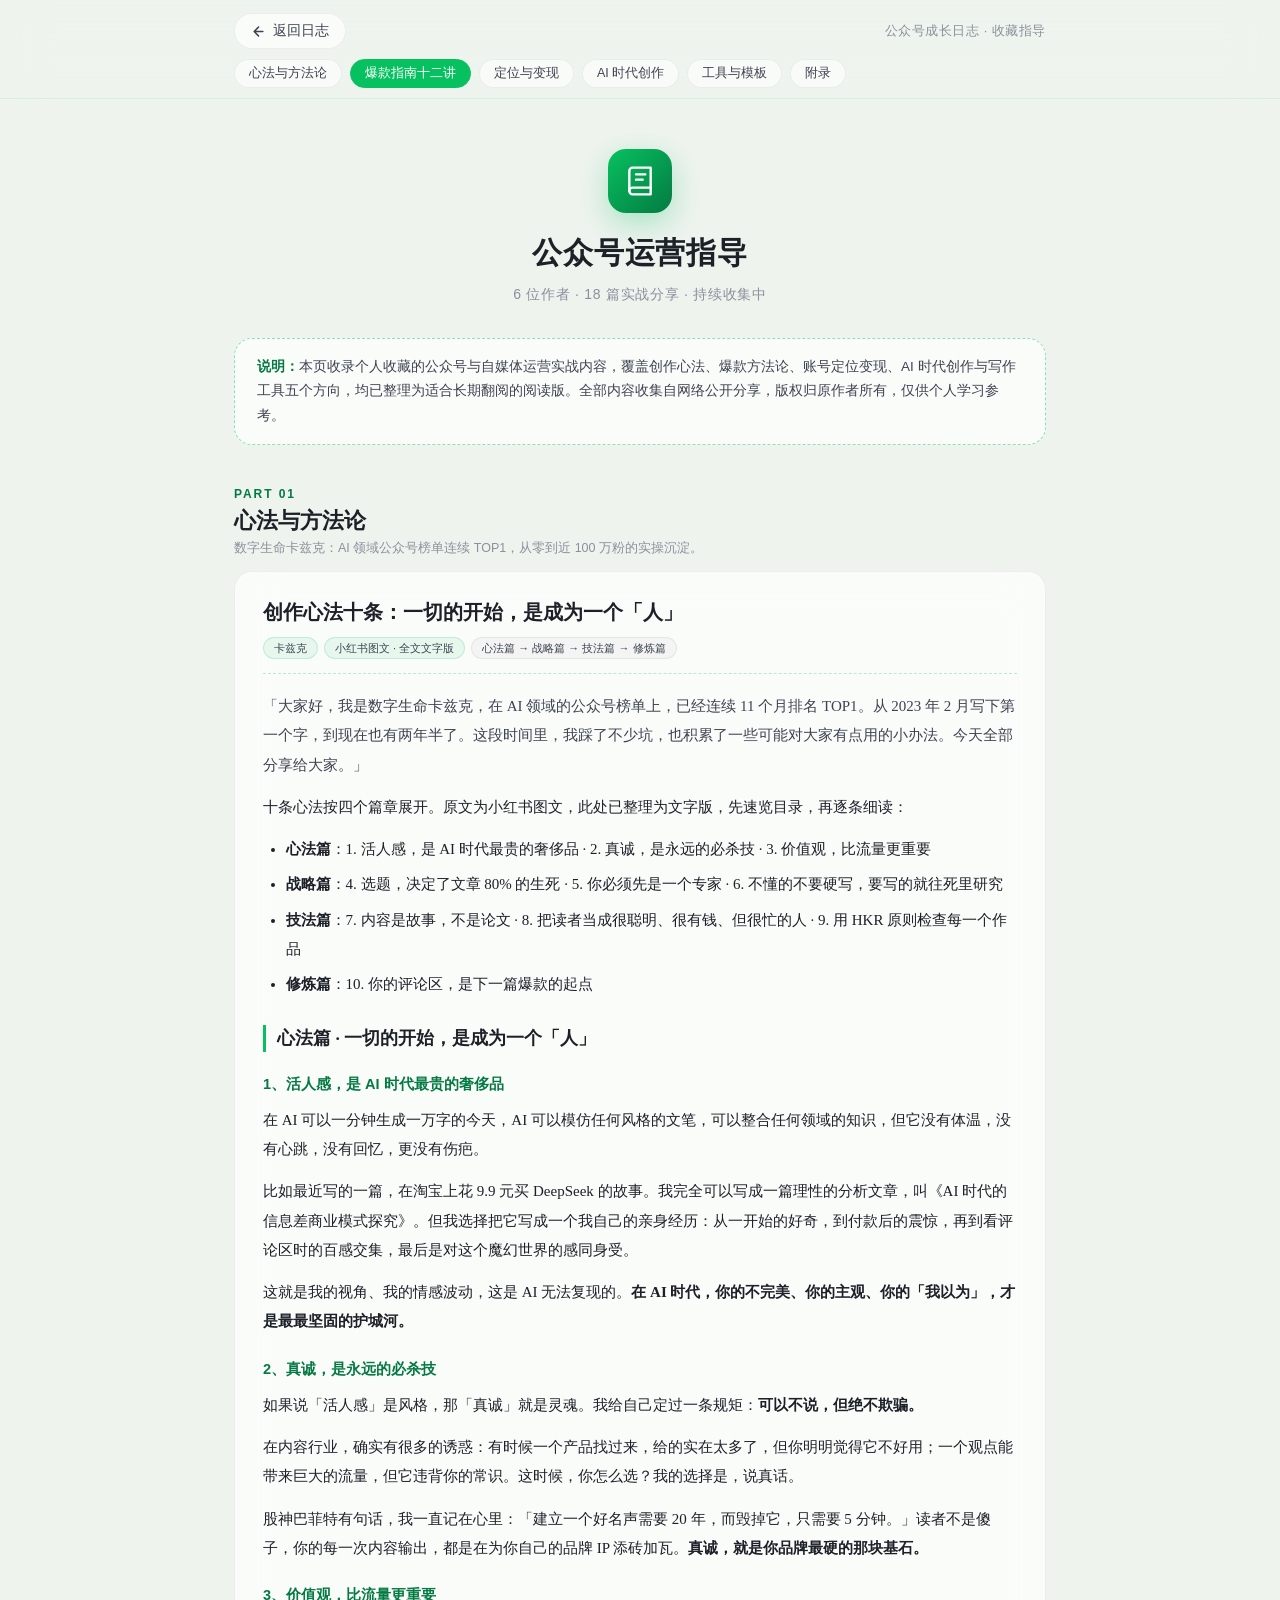
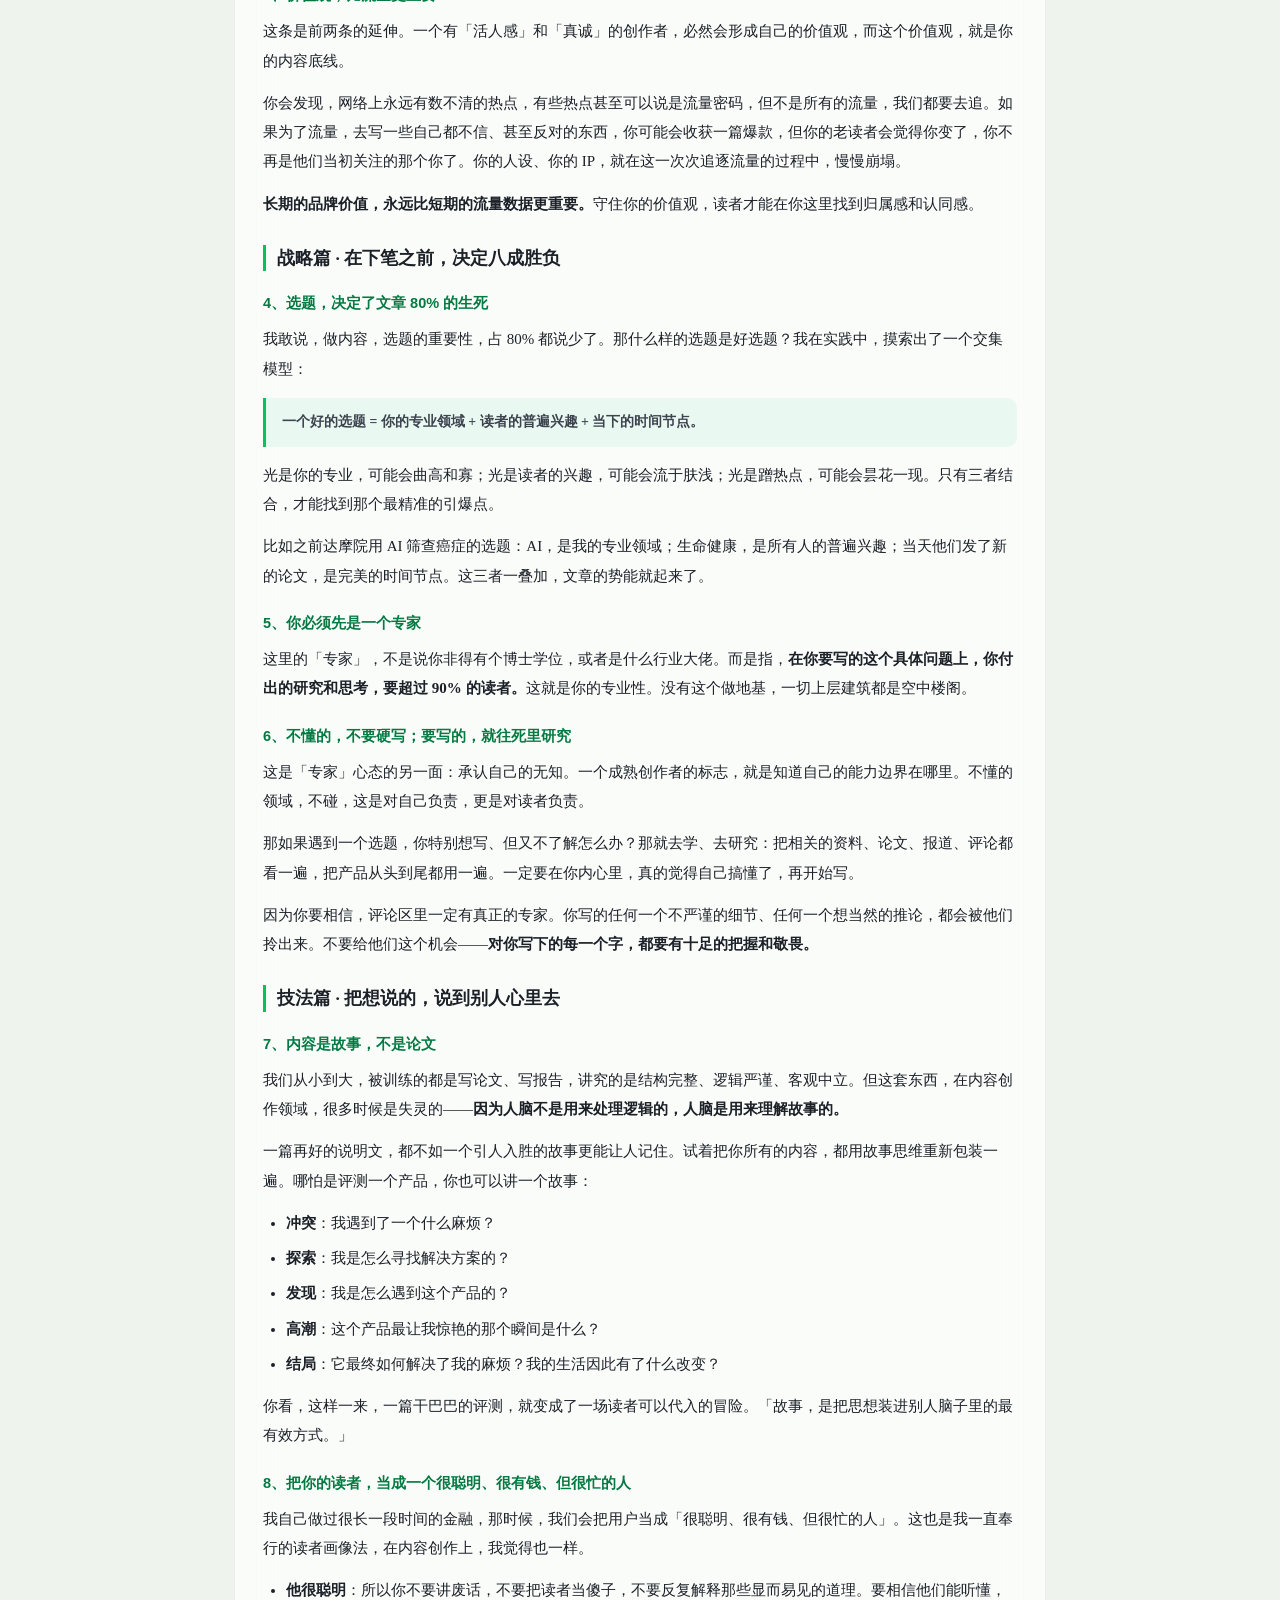
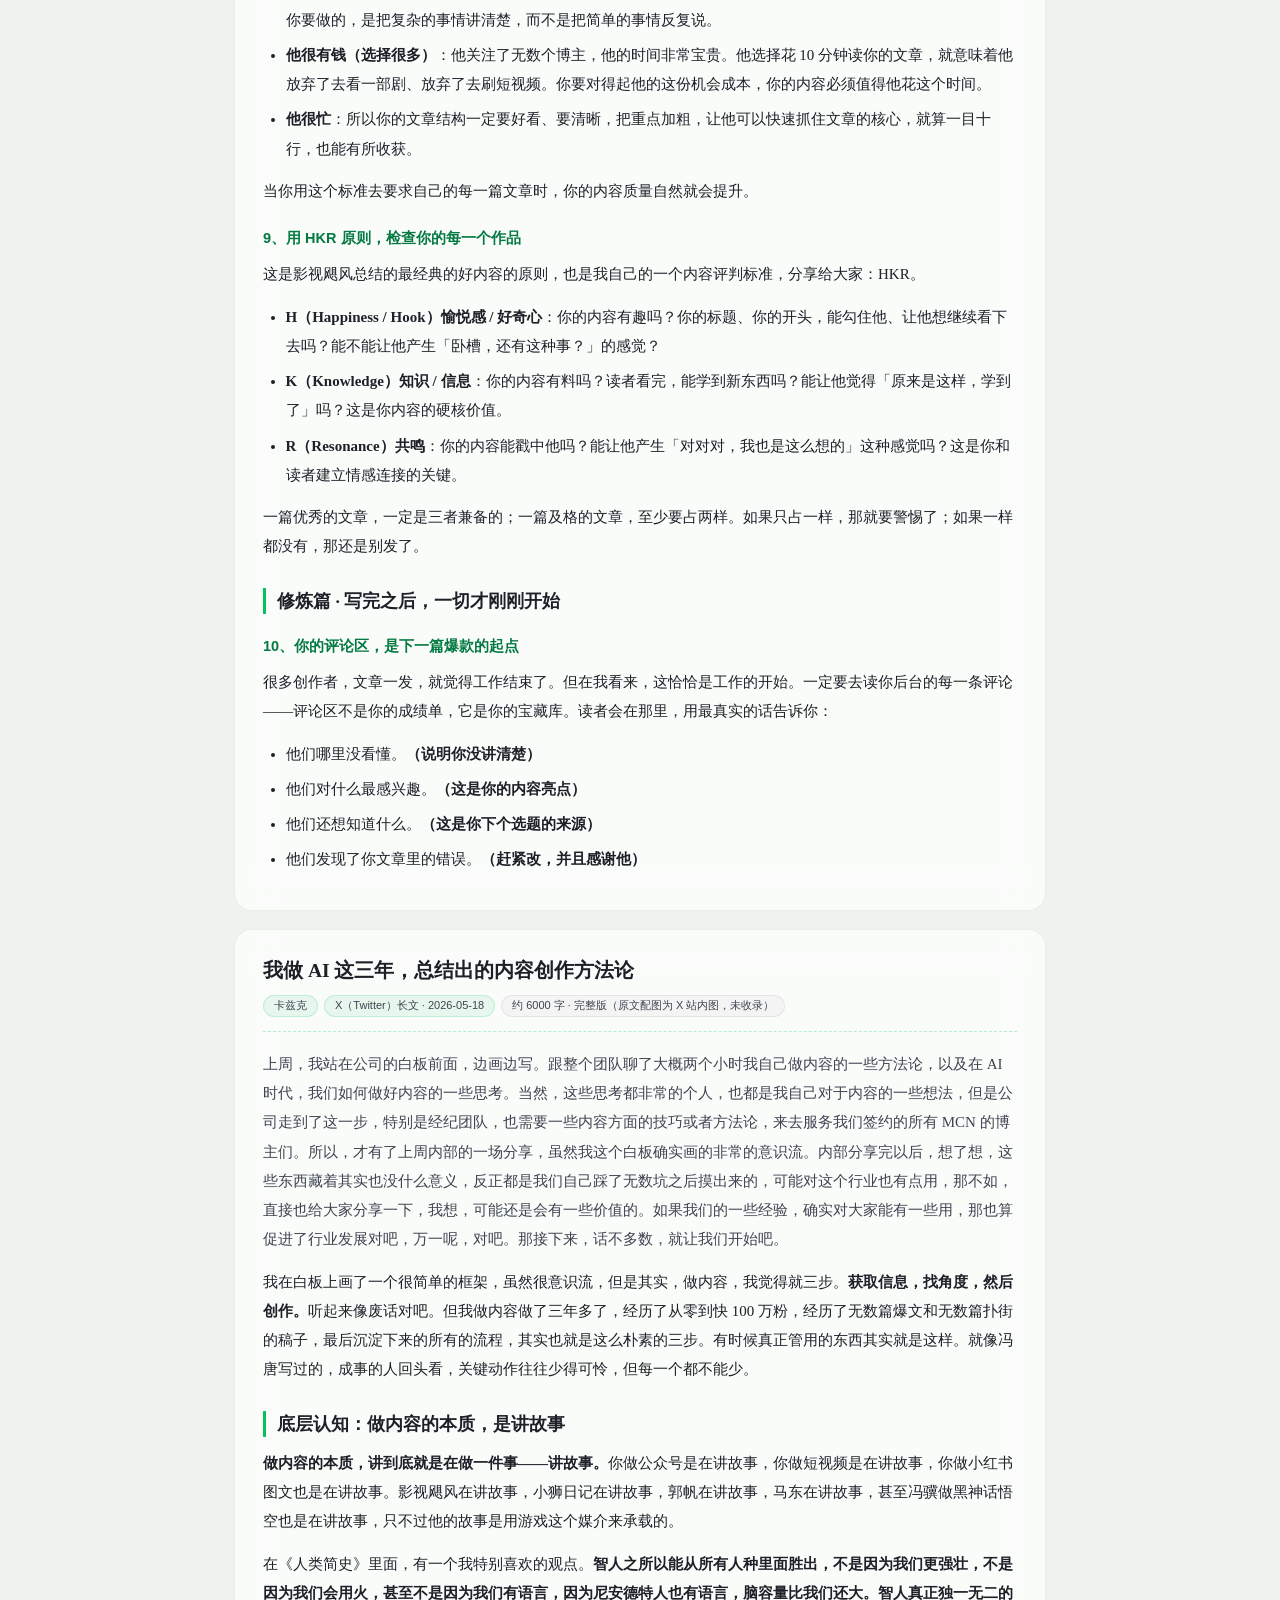
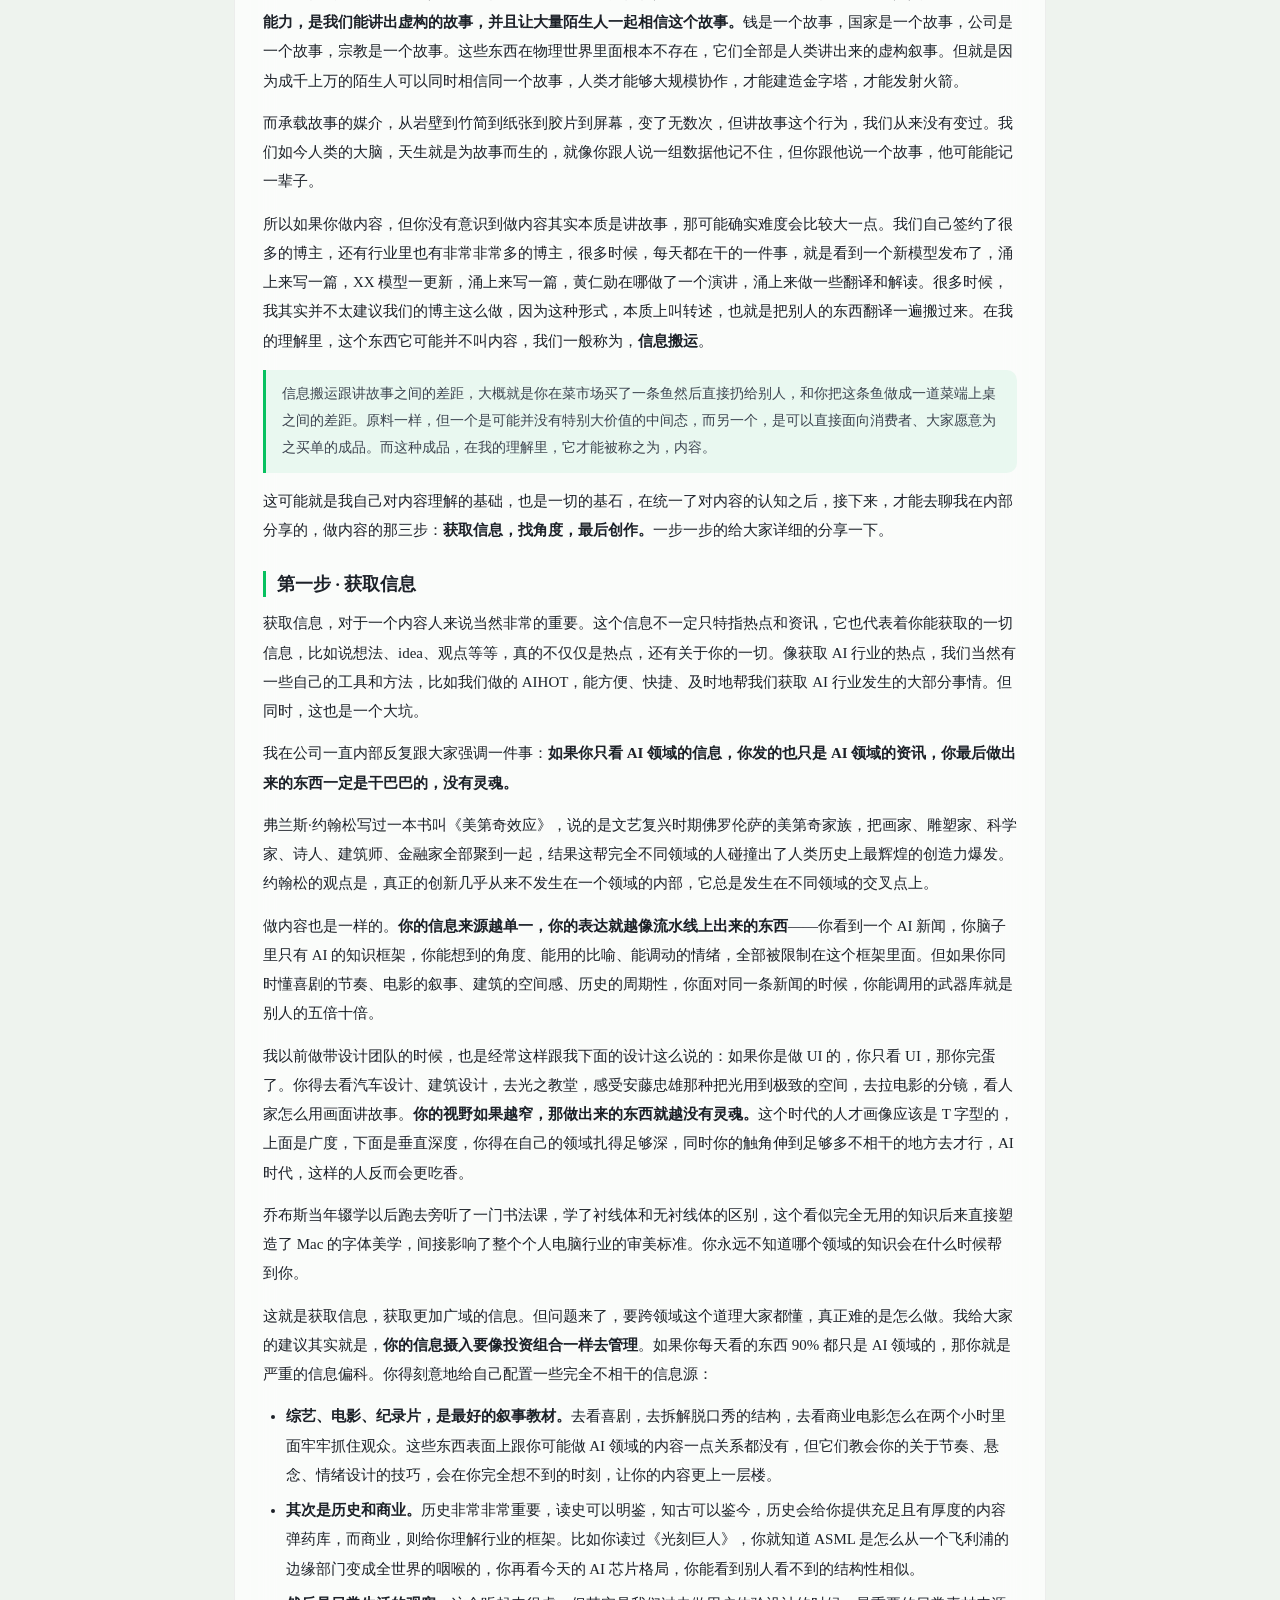
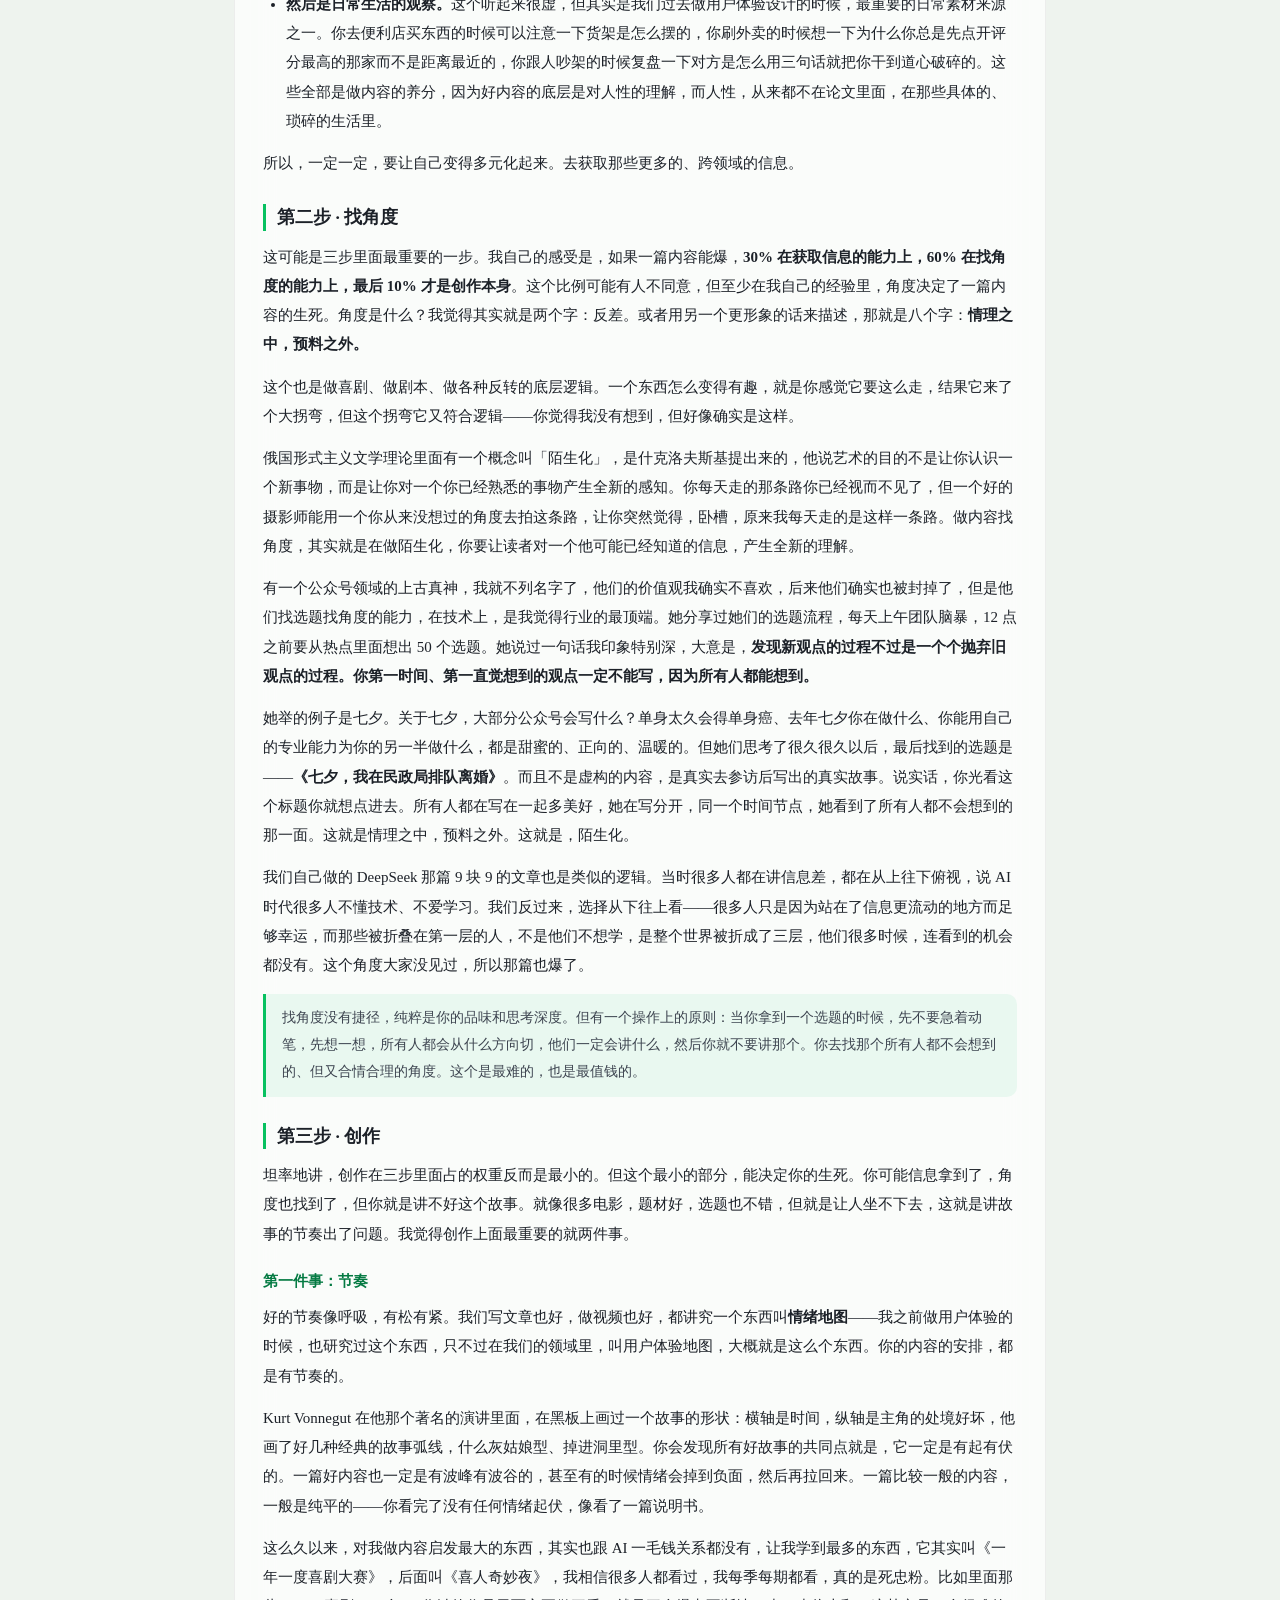
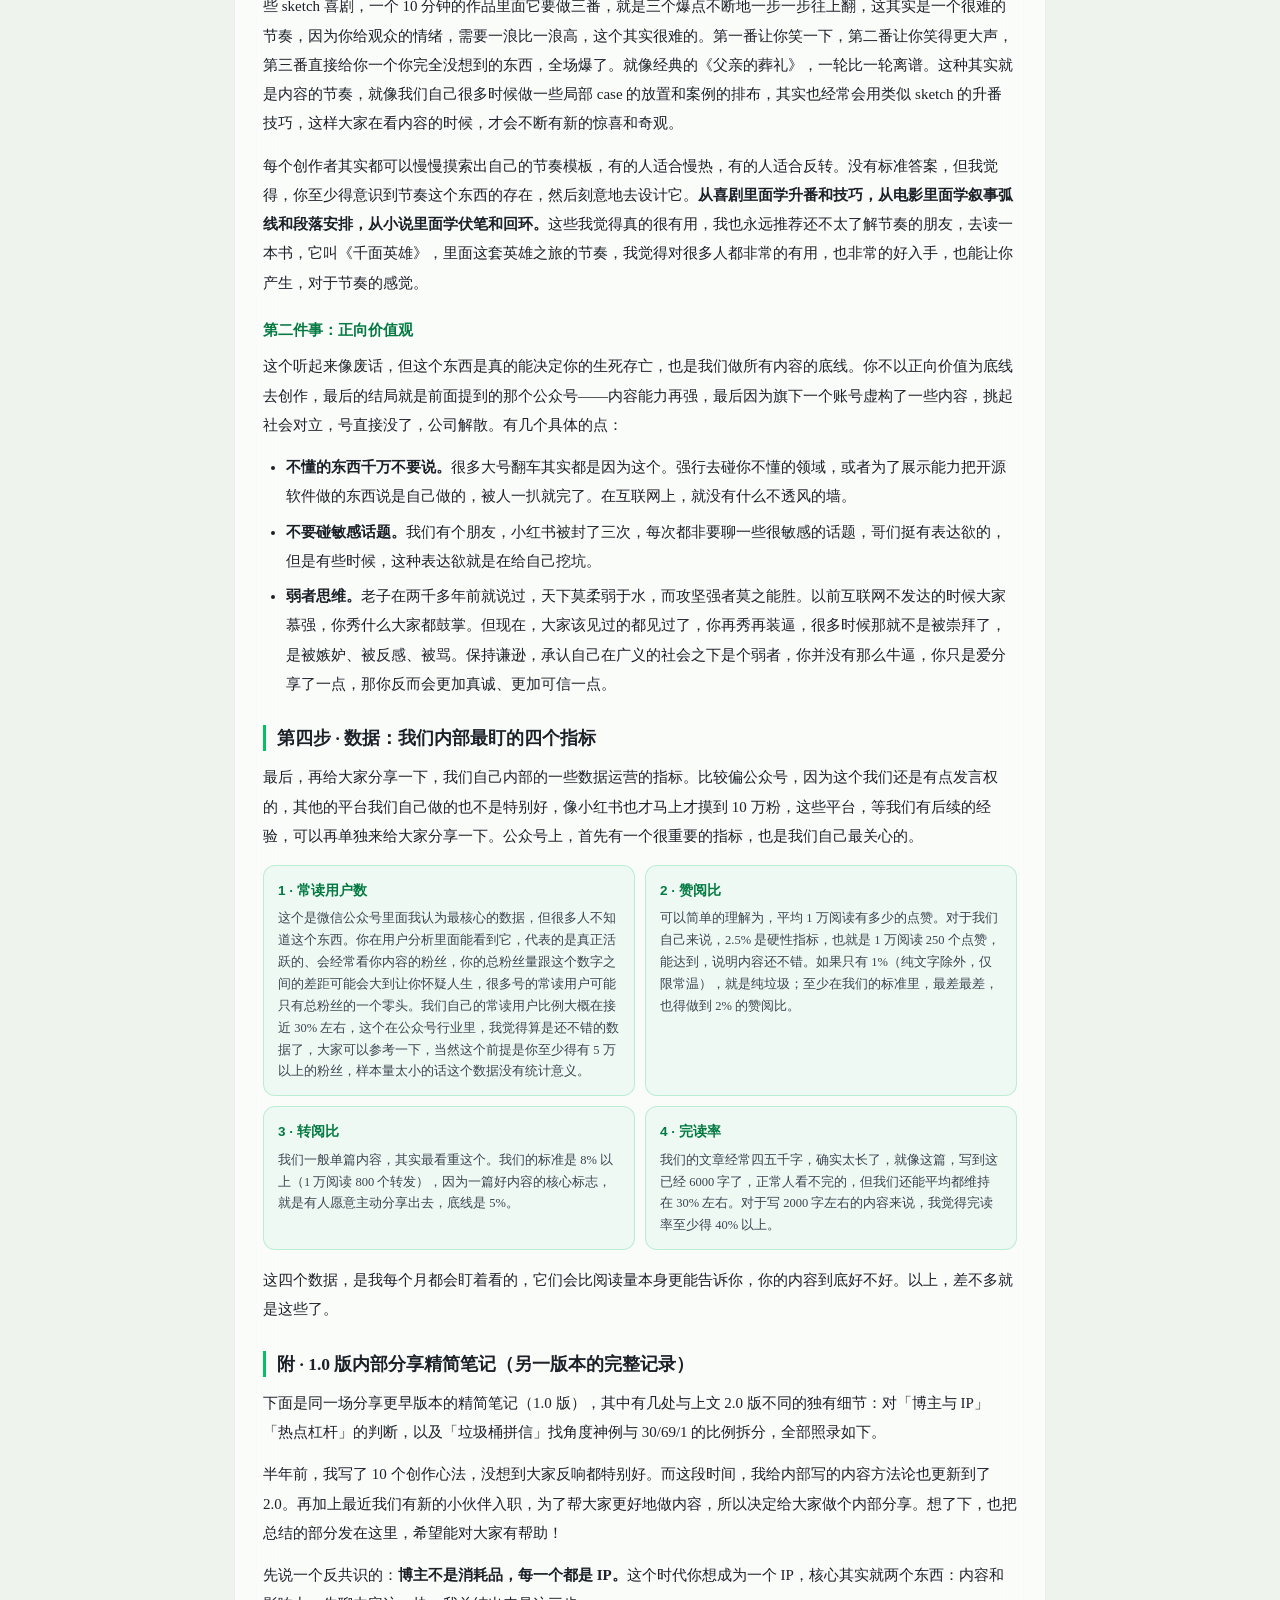
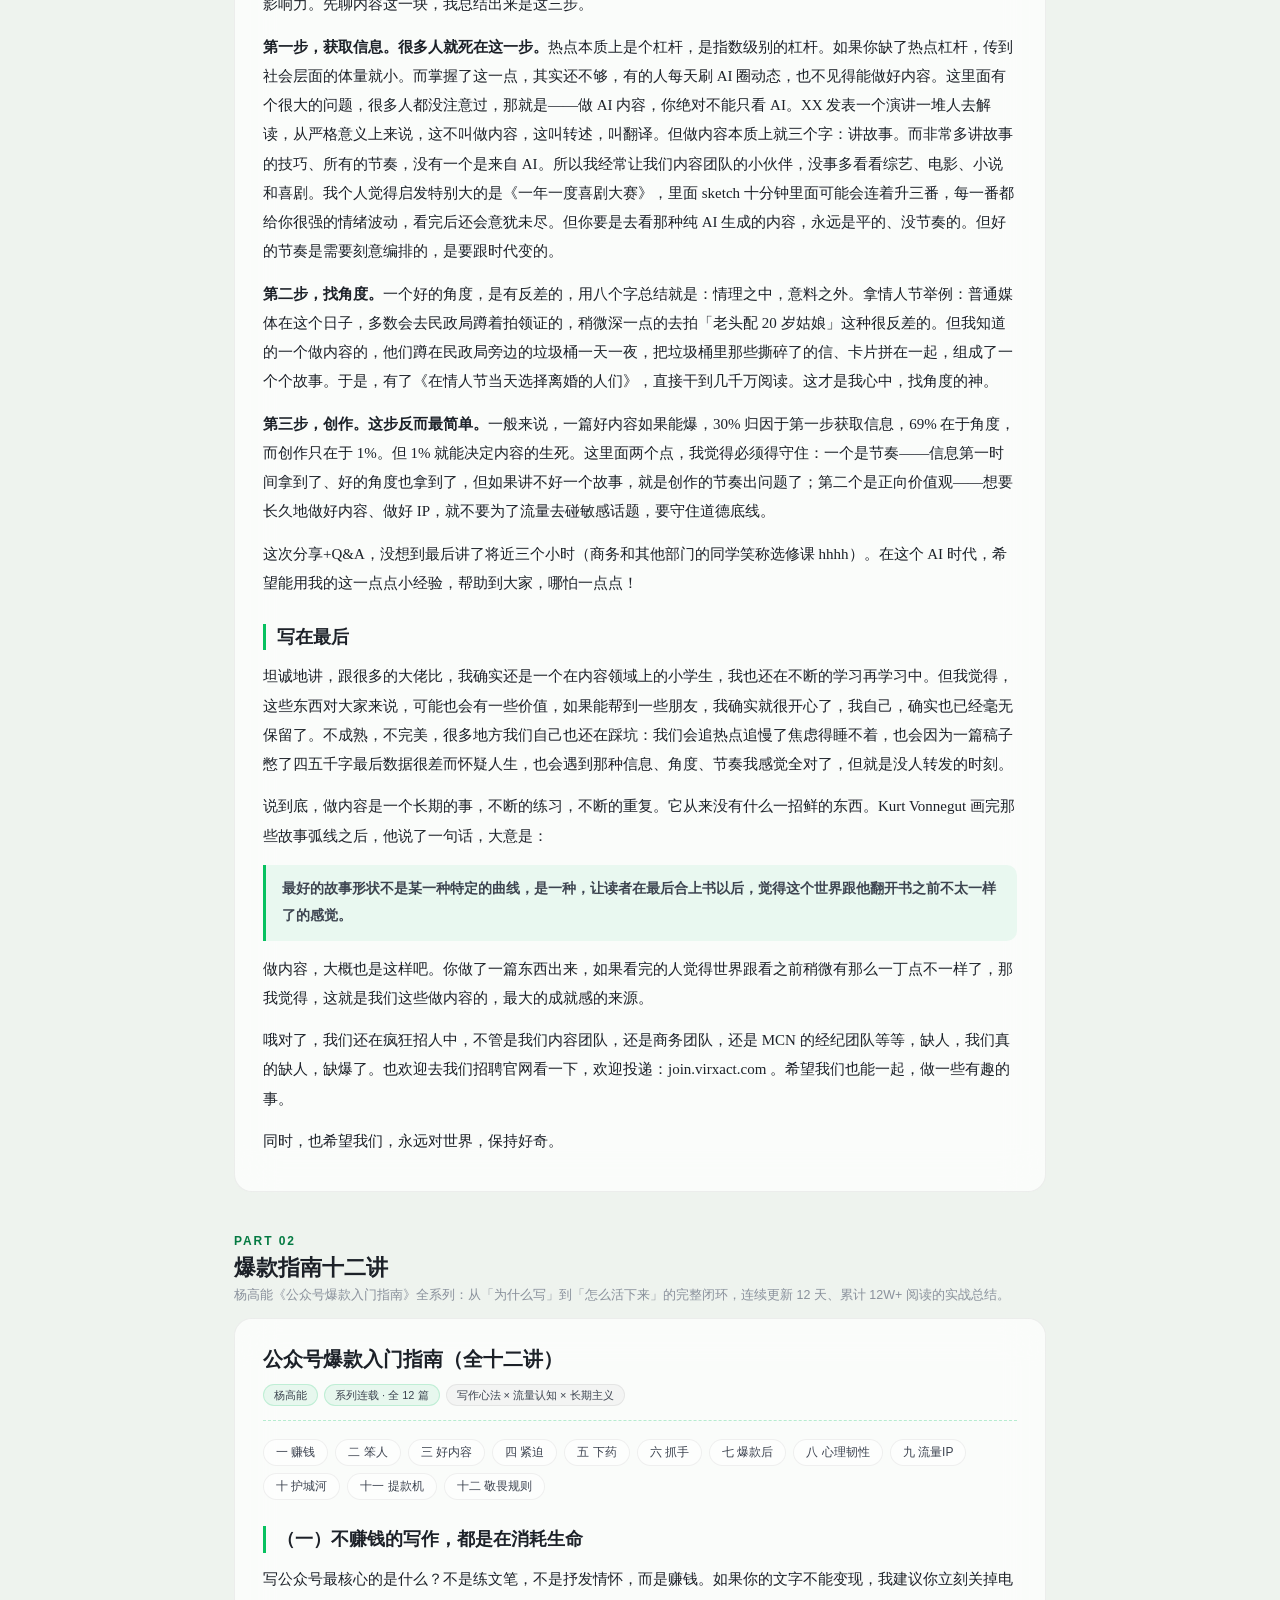
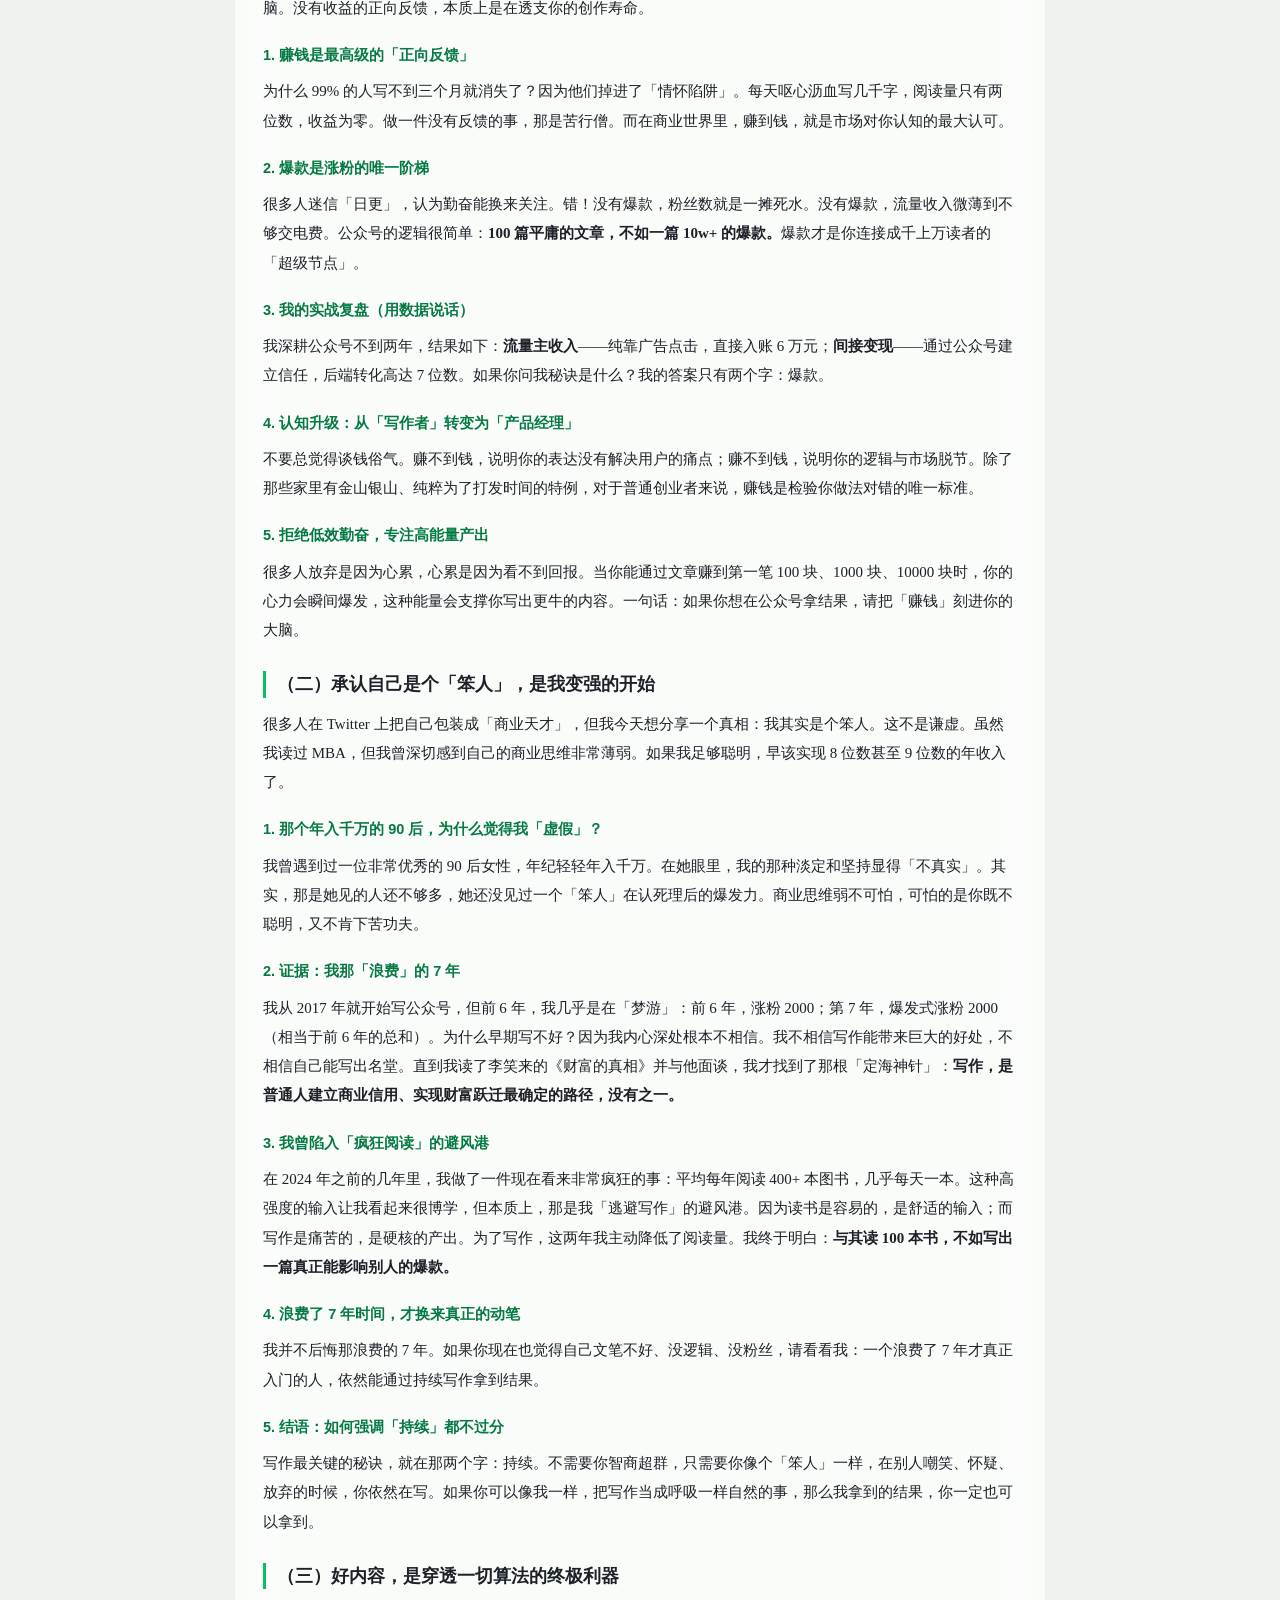
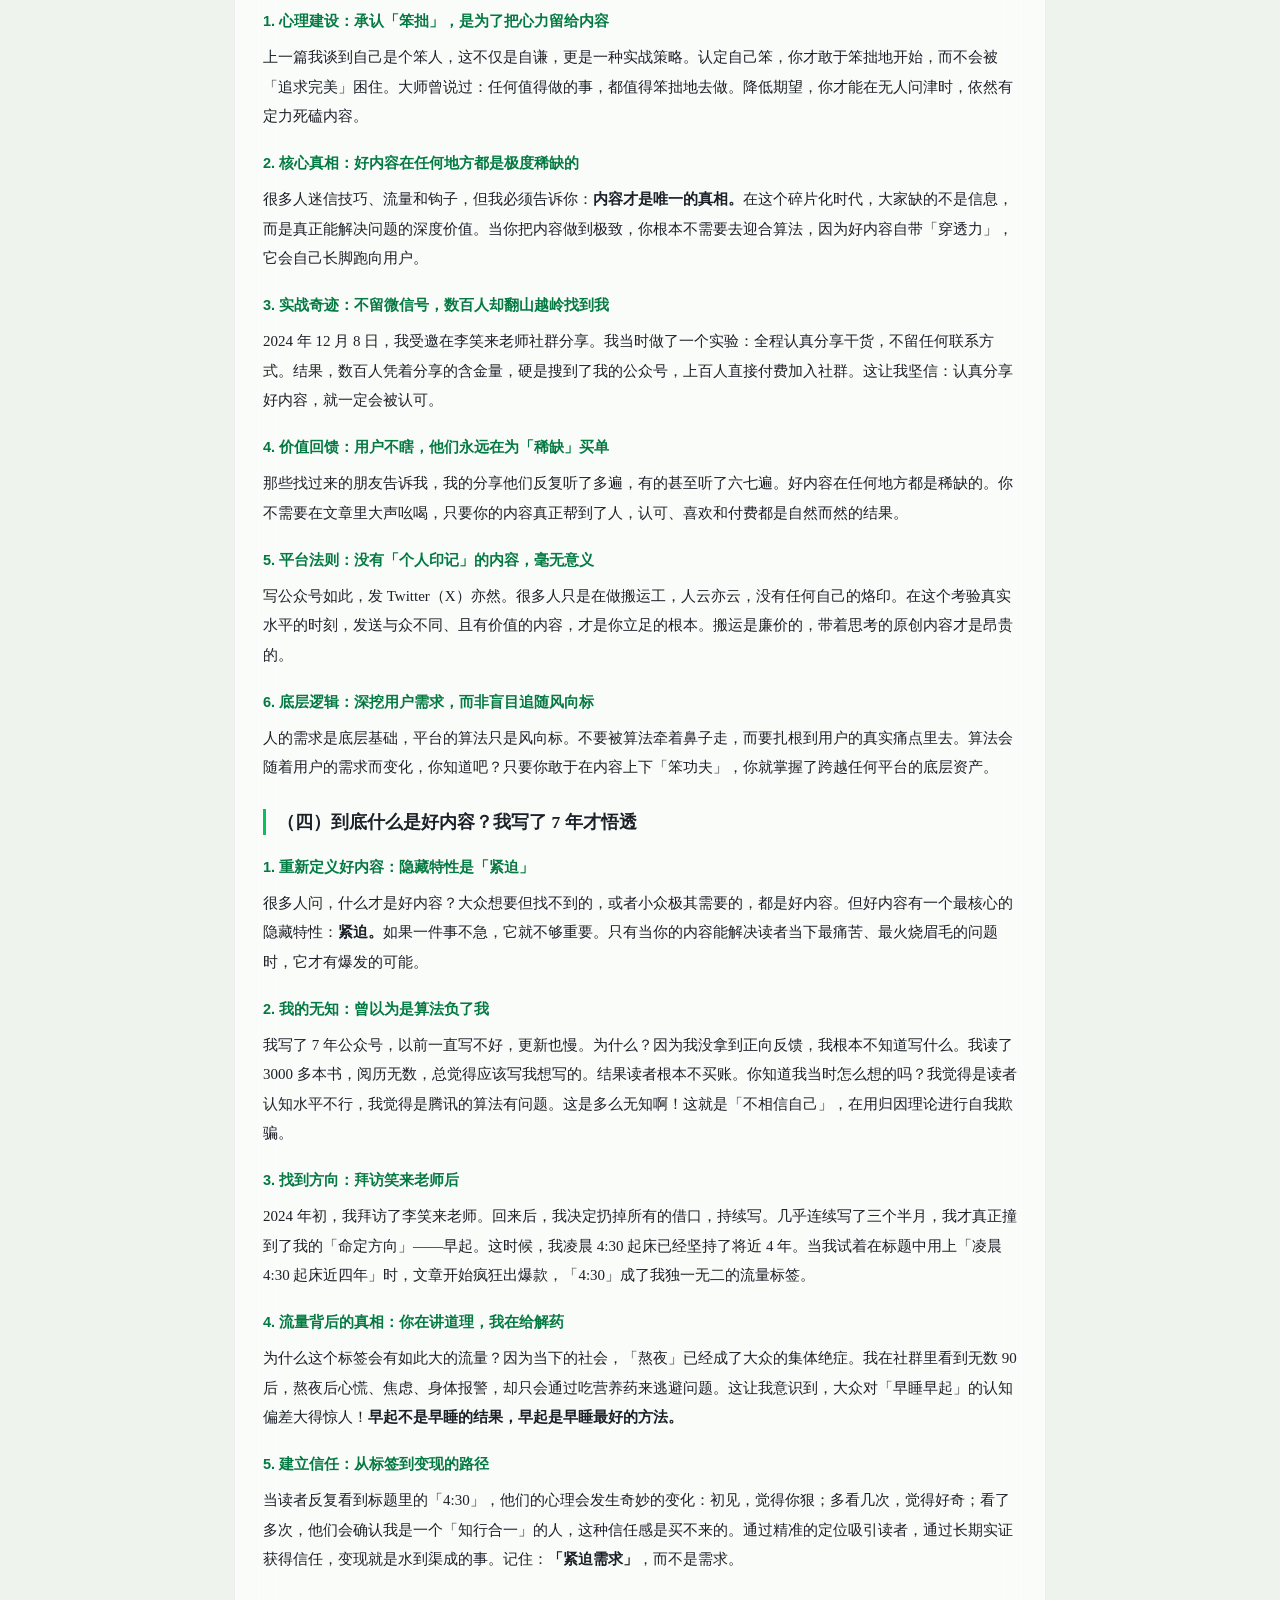
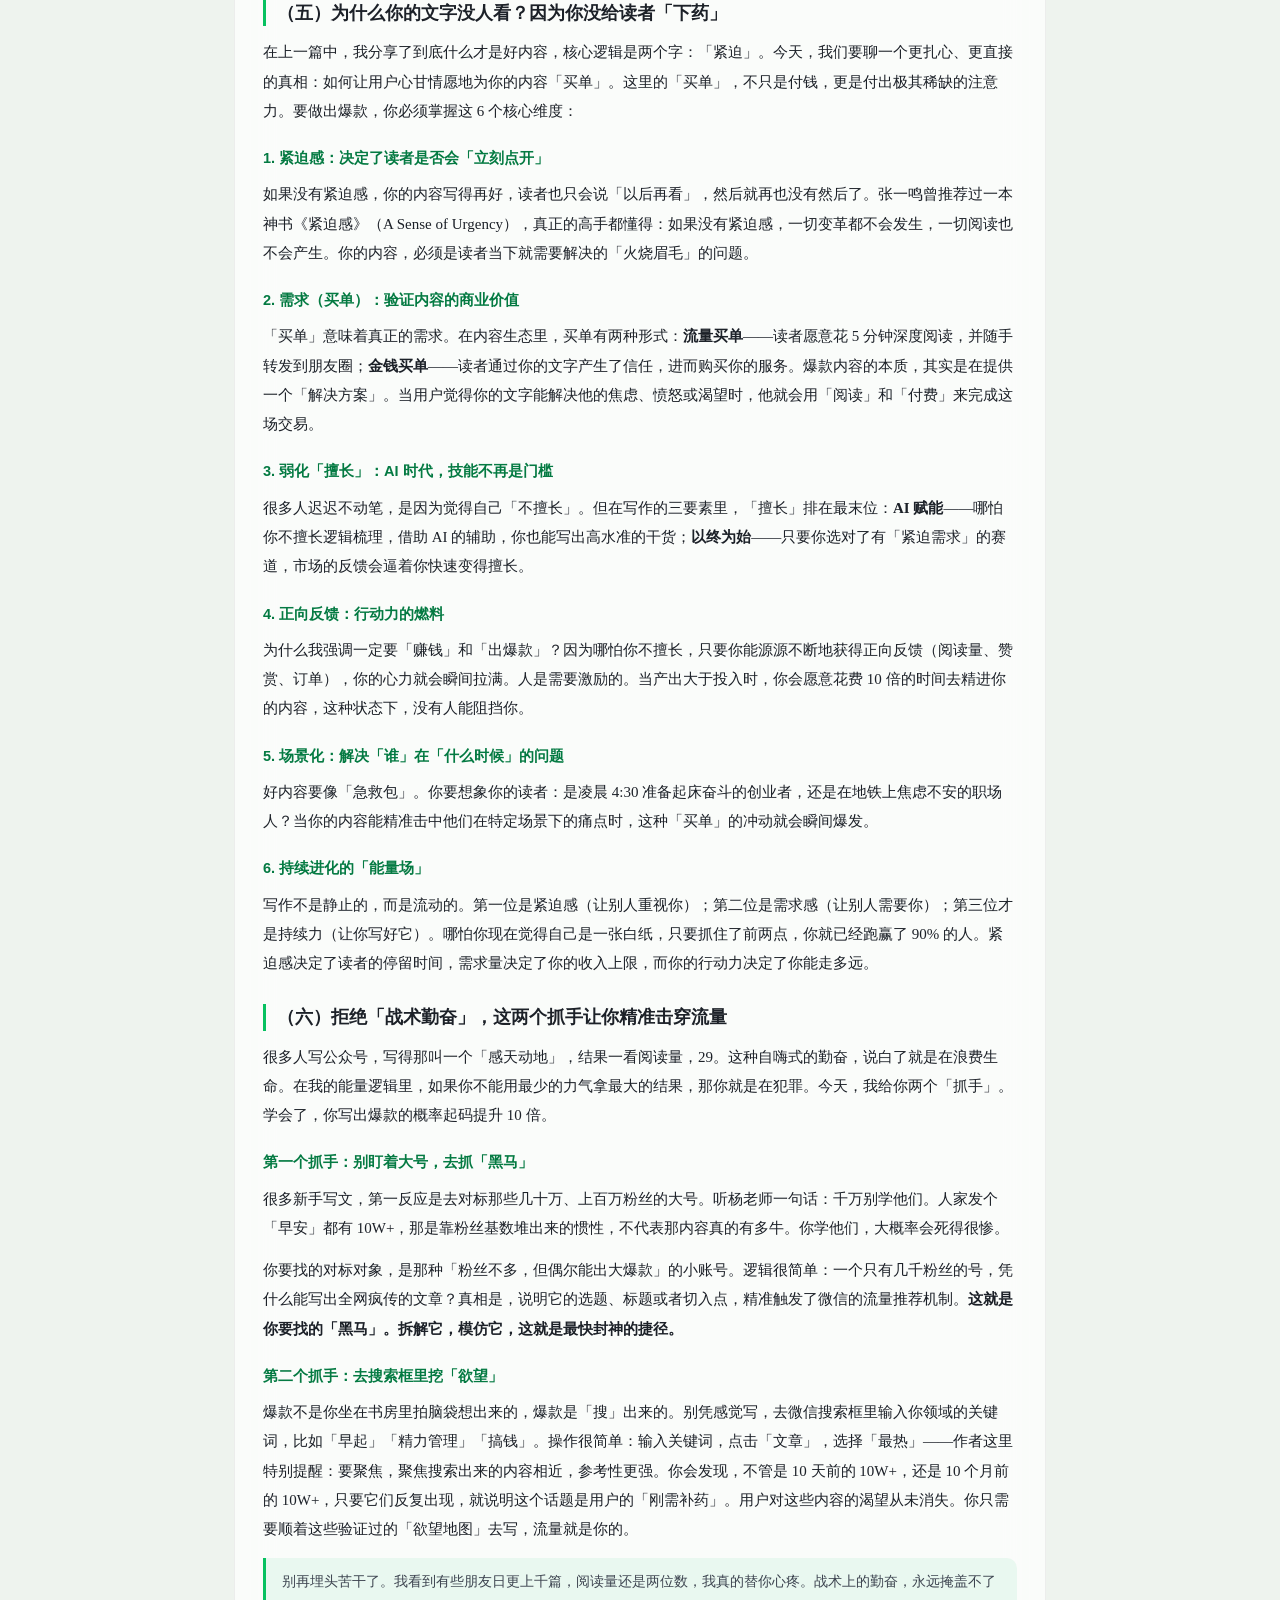
==== commit ac052250: "v3.7: 指导内容完整性审计补全——逐篇对照原始资料，补回转写时精简/遗漏的内容：卡兹克2.0版开头段/基石过渡句/数据节原文/写在最后/招聘段等17处，dontbesilent补AI自动化能力与总" ====
--- a/guides.html
+++ b/guides.html
@@ -233,72 +233,85 @@
       <div class="art-head">
         <h3>我做 AI 这三年，总结出的内容创作方法论</h3>
         <div class="meta">
-          <span>卡兹克</span><span>X（Twitter）长文 · 2026-05-18</span><span class="plain">约 6000 字 · 完整版</span>
+          <span>卡兹克</span><span>X（Twitter）长文 · 2026-05-18</span><span class="plain">约 6000 字 · 完整版（原文配图为 X 站内图，未收录）</span>
         </div>
       </div>
       <div class="abody">
-        <p class="lead">上周，我站在公司的白板前面，边画边写。跟整个团队聊了大概两个小时我自己做内容的一些方法论，以及在 AI 时代，我们如何做好内容的一些思考。这些思考都非常的个人，但公司走到了这一步，需要一些内容方面的技巧或者方法论。分享完以后，想了想，这些东西藏着其实也没什么意义，反正都是我们自己踩了无数坑之后摸出来的，可能对这个行业也有点用，那不如直接也给大家分享一下。</p>
-        <p>我在白板上画了一个很简单的框架，虽然很意识流，但是其实，做内容，我觉得就三步。<b>获取信息，找角度，然后创作。</b>听起来像废话对吧。但我做内容做了三年多了，经历了从零到快 100 万粉，经历了无数篇爆文和无数篇扑街的稿子，最后沉淀下来的所有的流程，其实也就是这么朴素的三步。就像冯唐写过的，成事的人回头看，关键动作往往少得可怜，但每一个都不能少。</p>
+        <p class="lead">上周，我站在公司的白板前面，边画边写。跟整个团队聊了大概两个小时我自己做内容的一些方法论，以及在 AI 时代，我们如何做好内容的一些思考。当然，这些思考都非常的个人，也都是我自己对于内容的一些想法，但是公司走到了这一步，特别是经纪团队，也需要一些内容方面的技巧或者方法论，来去服务我们签约的所有 MCN 的博主们。所以，才有了上周内部的一场分享，虽然我这个白板确实画的非常的意识流。内部分享完以后，想了想，这些东西藏着其实也没什么意义，反正都是我们自己踩了无数坑之后摸出来的，可能对这个行业也有点用，那不如，直接也给大家分享一下，我想，可能还是会有一些价值的。如果我们的一些经验，确实对大家能有一些用，那也算促进了行业发展对吧，万一呢，对吧。那接下来，话不多数，就让我们开始吧。</p>
+        <p>我在白板上画了一个很简单的框架，虽然很意识流，但是其实，做内容，我觉得就三步。<b>获取信息，找角度，然后创作。</b>听起来像废话对吧。但我做内容做了三年多了，经历了从零到快 100 万粉，经历了无数篇爆文和无数篇扑街的稿子，最后沉淀下来的所有的流程，其实也就是这么朴素的三步。有时候真正管用的东西其实就是这样。就像冯唐写过的，成事的人回头看，关键动作往往少得可怜，但每一个都不能少。</p>
 
         <h3 class="sec">底层认知：做内容的本质，是讲故事</h3>
         <p><b>做内容的本质，讲到底就是在做一件事——讲故事。</b>你做公众号是在讲故事，你做短视频是在讲故事，你做小红书图文也是在讲故事。影视飓风在讲故事，小狮日记在讲故事，郭帆在讲故事，马东在讲故事，甚至冯骥做黑神话悟空也是在讲故事，只不过他的故事是用游戏这个媒介来承载的。</p>
-        <p>在《人类简史》里面，有一个我特别喜欢的观点。<b>智人之所以能从所有人种里面胜出，不是因为我们更强壮，不是因为我们会用火，甚至不是因为我们有语言。智人真正独一无二的能力，是我们能讲出虚构的故事，并且让大量陌生人一起相信这个故事。</b>钱是一个故事，国家是一个故事，公司是一个故事，宗教是一个故事。这些东西在物理世界里面根本不存在，它们全部是人类讲出来的虚构叙事。但就是因为成千上万的陌生人可以同时相信同一个故事，人类才能够大规模协作，才能建造金字塔，才能发射火箭。</p>
+        <p>在《人类简史》里面，有一个我特别喜欢的观点。<b>智人之所以能从所有人种里面胜出，不是因为我们更强壮，不是因为我们会用火，甚至不是因为我们有语言，因为尼安德特人也有语言，脑容量比我们还大。智人真正独一无二的能力，是我们能讲出虚构的故事，并且让大量陌生人一起相信这个故事。</b>钱是一个故事，国家是一个故事，公司是一个故事，宗教是一个故事。这些东西在物理世界里面根本不存在，它们全部是人类讲出来的虚构叙事。但就是因为成千上万的陌生人可以同时相信同一个故事，人类才能够大规模协作，才能建造金字塔，才能发射火箭。</p>
         <p>而承载故事的媒介，从岩壁到竹简到纸张到胶片到屏幕，变了无数次，但讲故事这个行为，我们从来没有变过。我们如今人类的大脑，天生就是为故事而生的，就像你跟人说一组数据他记不住，但你跟他说一个故事，他可能能记一辈子。</p>
-        <p>所以如果你做内容，但你没有意识到做内容其实本质是讲故事，那可能确实难度会比较大一点。我们自己签约了很多的博主，行业里也有很多博主，每天干的一件事，就是看到一个新模型发布了，涌上来写一篇；黄仁勋在哪做了一个演讲，涌上来做一些翻译和解读。这种形式，本质上叫转述，也就是把别人的东西翻译一遍搬过来。在我的理解里，这个东西它可能并不叫内容，我们一般称为，<b>信息搬运</b>。</p>
-        <blockquote>信息搬运跟讲故事之间的差距，大概就是你在菜市场买了一条鱼然后直接扔给别人，和你把这条鱼做成一道菜端上桌之间的差距。原料一样，但一个是可能并没有特别大价值的中间态，而另一个，是可以直接面向消费者、大家愿意为之买单的成品。而这种成品，它才能被称之为，内容。</blockquote>
+        <p>所以如果你做内容，但你没有意识到做内容其实本质是讲故事，那可能确实难度会比较大一点。我们自己签约了很多的博主，还有行业里也有非常非常多的博主，很多时候，每天都在干的一件事，就是看到一个新模型发布了，涌上来写一篇，XX 模型一更新，涌上来写一篇，黄仁勋在哪做了一个演讲，涌上来做一些翻译和解读。很多时候，我其实并不太建议我们的博主这么做，因为这种形式，本质上叫转述，也就是把别人的东西翻译一遍搬过来。在我的理解里，这个东西它可能并不叫内容，我们一般称为，<b>信息搬运</b>。</p>
+        <blockquote>信息搬运跟讲故事之间的差距，大概就是你在菜市场买了一条鱼然后直接扔给别人，和你把这条鱼做成一道菜端上桌之间的差距。原料一样，但一个是可能并没有特别大价值的中间态，而另一个，是可以直接面向消费者、大家愿意为之买单的成品。而这种成品，在我的理解里，它才能被称之为，内容。</blockquote>
+        <p>这可能就是我自己对内容理解的基础，也是一切的基石，在统一了对内容的认知之后，接下来，才能去聊我在内部分享的，做内容的那三步：<b>获取信息，找角度，最后创作。</b>一步一步的给大家详细的分享一下。</p>
 
         <h3 class="sec">第一步 · 获取信息</h3>
-        <p>获取信息，对于一个内容人来说当然非常的重要。这个信息不一定只特指热点和资讯，它也代表着你能获取的一切信息，比如说想法、idea、观点等等。像获取 AI 行业的热点，我们有自己的工具和方法，比如我们做的 AIHOT，能方便、快捷、及时地帮我们获取 AI 行业发生的大部分事情。但同时，这也是一个大坑。</p>
+        <p>获取信息，对于一个内容人来说当然非常的重要。这个信息不一定只特指热点和资讯，它也代表着你能获取的一切信息，比如说想法、idea、观点等等，真的不仅仅是热点，还有关于你的一切。像获取 AI 行业的热点，我们当然有一些自己的工具和方法，比如我们做的 AIHOT，能方便、快捷、及时地帮我们获取 AI 行业发生的大部分事情。但同时，这也是一个大坑。</p>
         <p>我在公司一直内部反复跟大家强调一件事：<b>如果你只看 AI 领域的信息，你发的也只是 AI 领域的资讯，你最后做出来的东西一定是干巴巴的，没有灵魂。</b></p>
         <p>弗兰斯·约翰松写过一本书叫《美第奇效应》，说的是文艺复兴时期佛罗伦萨的美第奇家族，把画家、雕塑家、科学家、诗人、建筑师、金融家全部聚到一起，结果这帮完全不同领域的人碰撞出了人类历史上最辉煌的创造力爆发。约翰松的观点是，真正的创新几乎从来不发生在一个领域的内部，它总是发生在不同领域的交叉点上。</p>
         <p>做内容也是一样的。<b>你的信息来源越单一，你的表达就越像流水线上出来的东西</b>——你看到一个 AI 新闻，你脑子里只有 AI 的知识框架，你能想到的角度、能用的比喻、能调动的情绪，全部被限制在这个框架里面。但如果你同时懂喜剧的节奏、电影的叙事、建筑的空间感、历史的周期性，你面对同一条新闻的时候，你能调用的武器库就是别人的五倍十倍。</p>
-        <p>我以前带设计团队的时候，也经常跟下面的设计这么说的：如果你是做 UI 的，你只看 UI，那你完蛋了。你得去看汽车设计、建筑设计，去光之教堂，感受安藤忠雄那种把光用到极致的空间，去拉电影的分镜，看人家怎么用画面讲故事。<b>你的视野如果越窄，那做出来的东西就越没有灵魂。</b>这个时代的人才画像应该是 T 字型的，上面是广度，下面是垂直深度，你得在自己的领域扎得足够深，同时你的触角伸到足够多不相干的地方去才行。</p>
+        <p>我以前做带设计团队的时候，也是经常这样跟我下面的设计这么说的：如果你是做 UI 的，你只看 UI，那你完蛋了。你得去看汽车设计、建筑设计，去光之教堂，感受安藤忠雄那种把光用到极致的空间，去拉电影的分镜，看人家怎么用画面讲故事。<b>你的视野如果越窄，那做出来的东西就越没有灵魂。</b>这个时代的人才画像应该是 T 字型的，上面是广度，下面是垂直深度，你得在自己的领域扎得足够深，同时你的触角伸到足够多不相干的地方去才行，AI 时代，这样的人反而会更吃香。</p>
         <p>乔布斯当年辍学以后跑去旁听了一门书法课，学了衬线体和无衬线体的区别，这个看似完全无用的知识后来直接塑造了 Mac 的字体美学，间接影响了整个个人电脑行业的审美标准。你永远不知道哪个领域的知识会在什么时候帮到你。</p>
-        <p>那具体怎么做？我的建议是，<b>你的信息摄入要像投资组合一样去管理</b>。如果你每天看的东西 90% 都只是 AI 领域的，那你就是严重的信息偏科。你得刻意地给自己配置一些完全不相干的信息源：</p>
-        <ul>
-          <li><b>综艺、电影、纪录片，是最好的叙事教材。</b>去看喜剧，去拆解脱口秀的结构，去看商业电影怎么在两个小时里面牢牢抓住观众。这些东西表面上跟做 AI 内容一点关系都没有，但它们教会你的关于节奏、悬念、情绪设计的技巧，会在你完全想不到的时刻，让你的内容更上一层楼。</li>
-          <li><b>其次是历史和商业。</b>读史可以明鉴，历史会给你提供充足且有厚度的内容弹药库，而商业给你理解行业的框架。比如你读过《光刻巨人》，你就知道 ASML 是怎么从一个飞利浦的边缘部门变成全世界的咽喉的，你再看今天的 AI 芯片格局，你能看到别人看不到的结构性相似。</li>
-          <li><b>然后是日常生活的观察。</b>你去便利店买东西的时候可以注意一下货架是怎么摆的，你刷外卖的时候想一下为什么你总是先点开评分最高的那家而不是距离最近的，你跟人吵架的时候复盘一下对方是怎么用三句话就把你干到道心破碎的。这些全部是做内容的养分，因为好内容的底层是对人性的理解，而人性，从来都不在论文里面，在那些具体的、琐碎的生活里。</li>
-        </ul>
+        <p>这就是获取信息，获取更加广域的信息。但问题来了，要跨领域这个道理大家都懂，真正难的是怎么做。我给大家的建议其实就是，<b>你的信息摄入要像投资组合一样去管理</b>。如果你每天看的东西 90% 都只是 AI 领域的，那你就是严重的信息偏科。你得刻意地给自己配置一些完全不相干的信息源：</p>
+        <ul>
+          <li><b>综艺、电影、纪录片，是最好的叙事教材。</b>去看喜剧，去拆解脱口秀的结构，去看商业电影怎么在两个小时里面牢牢抓住观众。这些东西表面上跟你可能做 AI 领域的内容一点关系都没有，但它们教会你的关于节奏、悬念、情绪设计的技巧，会在你完全想不到的时刻，让你的内容更上一层楼。</li>
+          <li><b>其次是历史和商业。</b>历史非常非常重要，读史可以明鉴，知古可以鉴今，历史会给你提供充足且有厚度的内容弹药库，而商业，则给你理解行业的框架。比如你读过《光刻巨人》，你就知道 ASML 是怎么从一个飞利浦的边缘部门变成全世界的咽喉的，你再看今天的 AI 芯片格局，你能看到别人看不到的结构性相似。</li>
+          <li><b>然后是日常生活的观察。</b>这个听起来很虚，但其实是我们过去做用户体验设计的时候，最重要的日常素材来源之一。你去便利店买东西的时候可以注意一下货架是怎么摆的，你刷外卖的时候想一下为什么你总是先点开评分最高的那家而不是距离最近的，你跟人吵架的时候复盘一下对方是怎么用三句话就把你干到道心破碎的。这些全部是做内容的养分，因为好内容的底层是对人性的理解，而人性，从来都不在论文里面，在那些具体的、琐碎的生活里。</li>
+        </ul>
+        <p>所以，一定一定，要让自己变得多元化起来。去获取那些更多的、跨领域的信息。</p>
 
         <h3 class="sec">第二步 · 找角度</h3>
-        <p>这可能是三步里面最重要的一步。我自己的感受是，如果一篇内容能爆，<b>30% 在获取信息的能力上，60% 在找角度的能力上，最后 10% 才是创作本身</b>。角度是什么？我觉得其实就是两个字：反差。或者用另一个更形象的话来描述，那就是八个字：<b>情理之中，预料之外。</b></p>
+        <p>这可能是三步里面最重要的一步。我自己的感受是，如果一篇内容能爆，<b>30% 在获取信息的能力上，60% 在找角度的能力上，最后 10% 才是创作本身</b>。这个比例可能有人不同意，但至少在我自己的经验里，角度决定了一篇内容的生死。角度是什么？我觉得其实就是两个字：反差。或者用另一个更形象的话来描述，那就是八个字：<b>情理之中，预料之外。</b></p>
         <p>这个也是做喜剧、做剧本、做各种反转的底层逻辑。一个东西怎么变得有趣，就是你感觉它要这么走，结果它来了个大拐弯，但这个拐弯它又符合逻辑——你觉得我没有想到，但好像确实是这样。</p>
         <p>俄国形式主义文学理论里面有一个概念叫「陌生化」，是什克洛夫斯基提出来的，他说艺术的目的不是让你认识一个新事物，而是让你对一个你已经熟悉的事物产生全新的感知。你每天走的那条路你已经视而不见了，但一个好的摄影师能用一个你从来没想过的角度去拍这条路，让你突然觉得，卧槽，原来我每天走的是这样一条路。做内容找角度，其实就是在做陌生化，你要让读者对一个他可能已经知道的信息，产生全新的理解。</p>
-        <p>有一个公众号领域的上古真神，她们的选题流程是每天上午团队脑暴，12 点之前要从热点里面想出 50 个选题。她说过一句话我印象特别深，大意是，<b>发现新观点的过程不过是一个个抛弃旧观点的过程。你第一时间、第一直觉想到的观点一定不能写，因为所有人都能想到。</b></p>
-        <p>她举的例子是七夕。关于七夕，大部分公众号会写什么？单身太久会得单身癌、去年七夕你在做什么、你能用自己的专业能力为你的另一半做什么，都是甜蜜的、正向的、温暖的。但她们思考了很久以后，最后找到的选题是——<b>《七夕，我在民政局排队离婚》</b>。而且不是虚构的内容，是真实去参访后写出的真实故事。说实话，你光看这个标题你就想点进去。所有人都在写在一起多美好，她在写分开，同一个时间节点，她看到了所有人都不会想到的那一面。这就是情理之中，预料之外。这就是，陌生化。</p>
+        <p>有一个公众号领域的上古真神，我就不列名字了，他们的价值观我确实不喜欢，后来他们确实也被封掉了，但是他们找选题找角度的能力，在技术上，是我觉得行业的最顶端。她分享过她们的选题流程，每天上午团队脑暴，12 点之前要从热点里面想出 50 个选题。她说过一句话我印象特别深，大意是，<b>发现新观点的过程不过是一个个抛弃旧观点的过程。你第一时间、第一直觉想到的观点一定不能写，因为所有人都能想到。</b></p>
+        <p>她举的例子是七夕。关于七夕，大部分公众号会写什么？单身太久会得单身癌、去年七夕你在做什么、你能用自己的专业能力为你的另一半做什么，都是甜蜜的、正向的、温暖的。但她们思考了很久很久以后，最后找到的选题是——<b>《七夕，我在民政局排队离婚》</b>。而且不是虚构的内容，是真实去参访后写出的真实故事。说实话，你光看这个标题你就想点进去。所有人都在写在一起多美好，她在写分开，同一个时间节点，她看到了所有人都不会想到的那一面。这就是情理之中，预料之外。这就是，陌生化。</p>
         <p>我们自己做的 DeepSeek 那篇 9 块 9 的文章也是类似的逻辑。当时很多人都在讲信息差，都在从上往下俯视，说 AI 时代很多人不懂技术、不爱学习。我们反过来，选择从下往上看——很多人只是因为站在了信息更流动的地方而足够幸运，而那些被折叠在第一层的人，不是他们不想学，是整个世界被折成了三层，他们很多时候，连看到的机会都没有。这个角度大家没见过，所以那篇也爆了。</p>
         <blockquote>找角度没有捷径，纯粹是你的品味和思考深度。但有一个操作上的原则：当你拿到一个选题的时候，先不要急着动笔，先想一想，所有人都会从什么方向切，他们一定会讲什么，然后你就不要讲那个。你去找那个所有人都不会想到的、但又合情合理的角度。这个是最难的，也是最值钱的。</blockquote>
 
         <h3 class="sec">第三步 · 创作</h3>
-        <p>坦率地讲，创作在三步里面占的权重反而是最小的。但这个最小的部分，能决定你的生死。你可能信息拿到了，角度也找到了，但你就是讲不好这个故事。就像很多电影，题材好，选题也不错，但就是让人坐不下去，这就是讲故事的节奏出了问题。创作上面最重要的就两件事。</p>
+        <p>坦率地讲，创作在三步里面占的权重反而是最小的。但这个最小的部分，能决定你的生死。你可能信息拿到了，角度也找到了，但你就是讲不好这个故事。就像很多电影，题材好，选题也不错，但就是让人坐不下去，这就是讲故事的节奏出了问题。我觉得创作上面最重要的就两件事。</p>
         <h4 class="pt">第一件事：节奏</h4>
-        <p>好的节奏像呼吸，有松有紧。我们写文章也好，做视频也好，都讲究一个东西叫<b>情绪地图</b>——我之前做用户体验的时候，也研究过这个东西，只不过在我们的领域里，叫用户体验地图。你的内容的安排，都是有节奏的。</p>
+        <p>好的节奏像呼吸，有松有紧。我们写文章也好，做视频也好，都讲究一个东西叫<b>情绪地图</b>——我之前做用户体验的时候，也研究过这个东西，只不过在我们的领域里，叫用户体验地图，大概就是这么个东西。你的内容的安排，都是有节奏的。</p>
         <p>Kurt Vonnegut 在他那个著名的演讲里面，在黑板上画过一个故事的形状：横轴是时间，纵轴是主角的处境好坏，他画了好几种经典的故事弧线，什么灰姑娘型、掉进洞里型。你会发现所有好故事的共同点就是，它一定是有起有伏的。一篇好内容也一定是有波峰有波谷的，甚至有的时候情绪会掉到负面，然后再拉回来。一篇比较一般的内容，一般是纯平的——你看完了没有任何情绪起伏，像看了一篇说明书。</p>
-        <p>这么久以来，对我做内容启发最大的东西，其实也跟 AI 一毛钱关系都没有，它叫《一年一度喜剧大赛》，后面叫《喜人奇妙夜》。我每季每期都看，真的是死忠粉。里面那些 sketch 喜剧，一个 10 分钟的作品里面它要做三番，就是三个爆点不断地一步一步往上翻——第一番让你笑一下，第二番让你笑得更大声，第三番直接给你一个你完全没想到的东西，全场爆了。就像经典的《父亲的葬礼》，一轮比一轮离谱。我们很多时候做案例的排布，其实也经常会用类似 sketch 的升番技巧，这样大家在看内容的时候，才会不断有新的惊喜和奇观。</p>
-        <p>每个创作者其实都可以慢慢摸索出自己的节奏模板，有的人适合慢热，有的人适合反转。没有标准答案，但你至少得意识到节奏这个东西的存在，然后刻意地去设计它。<b>从喜剧里面学升番和技巧，从电影里面学叙事弧线和段落安排，从小说里面学伏笔和回环。</b>我也永远推荐还不太了解节奏的朋友，去读一本书，它叫《千面英雄》，里面这套英雄之旅的节奏，对很多人都非常有用，也非常好入手。</p>
+        <p>这么久以来，对我做内容启发最大的东西，其实也跟 AI 一毛钱关系都没有，让我学到最多的东西，它其实叫《一年一度喜剧大赛》，后面叫《喜人奇妙夜》，我相信很多人都看过，我每季每期都看，真的是死忠粉。比如里面那些 sketch 喜剧，一个 10 分钟的作品里面它要做三番，就是三个爆点不断地一步一步往上翻，这其实是一个很难的节奏，因为你给观众的情绪，需要一浪比一浪高，这个其实很难的。第一番让你笑一下，第二番让你笑得更大声，第三番直接给你一个你完全没想到的东西，全场爆了。就像经典的《父亲的葬礼》，一轮比一轮离谱。这种其实就是内容的节奏，就像我们自己很多时候做一些局部 case 的放置和案例的排布，其实也经常会用类似 sketch 的升番技巧，这样大家在看内容的时候，才会不断有新的惊喜和奇观。</p>
+        <p>每个创作者其实都可以慢慢摸索出自己的节奏模板，有的人适合慢热，有的人适合反转。没有标准答案，但我觉得，你至少得意识到节奏这个东西的存在，然后刻意地去设计它。<b>从喜剧里面学升番和技巧，从电影里面学叙事弧线和段落安排，从小说里面学伏笔和回环。</b>这些我觉得真的很有用，我也永远推荐还不太了解节奏的朋友，去读一本书，它叫《千面英雄》，里面这套英雄之旅的节奏，我觉得对很多人都非常的有用，也非常的好入手，也能让你产生，对于节奏的感觉。</p>
         <h4 class="pt">第二件事：正向价值观</h4>
-        <p>这个听起来像废话，但这个东西是真的能决定你的生死存亡，也是我们做所有内容的底线。你不以正向价值为底线去创作，最后的结局就是前面提到的那个公众号——内容能力再强，最后因为虚构内容、挑起社会对立，号直接没了，公司解散。有几个具体的点：</p>
+        <p>这个听起来像废话，但这个东西是真的能决定你的生死存亡，也是我们做所有内容的底线。你不以正向价值为底线去创作，最后的结局就是前面提到的那个公众号——内容能力再强，最后因为旗下一个账号虚构了一些内容，挑起社会对立，号直接没了，公司解散。有几个具体的点：</p>
         <ul>
           <li><b>不懂的东西千万不要说。</b>很多大号翻车其实都是因为这个。强行去碰你不懂的领域，或者为了展示能力把开源软件做的东西说是自己做的，被人一扒就完了。在互联网上，就没有什么不透风的墙。</li>
-          <li><b>不要碰敏感话题。</b>我们有个朋友，小红书被封了三次，每次都非要聊一些很敏感的话题。这种表达欲有时候就是在给自己挖坑。</li>
-          <li><b>弱者思维。</b>老子在两千多年前就说过，天下莫柔弱于水，而攻坚强者莫之能胜。以前互联网不发达的时候大家慕强，你秀什么大家都鼓掌。但现在，大家该见过的都见过了，你再秀再装，很多时候那就不是被崇拜了，是被嫉妒、被反感、被骂。保持谦逊，承认自己在广义的社会之下是个弱者，你只是爱分享了一点，那你反而会更加真诚、更加可信一点。</li>
+          <li><b>不要碰敏感话题。</b>我们有个朋友，小红书被封了三次，每次都非要聊一些很敏感的话题，哥们挺有表达欲的，但是有些时候，这种表达欲就是在给自己挖坑。</li>
+          <li><b>弱者思维。</b>老子在两千多年前就说过，天下莫柔弱于水，而攻坚强者莫之能胜。以前互联网不发达的时候大家慕强，你秀什么大家都鼓掌。但现在，大家该见过的都见过了，你再秀再装逼，很多时候那就不是被崇拜了，是被嫉妒、被反感、被骂。保持谦逊，承认自己在广义的社会之下是个弱者，你并没有那么牛逼，你只是爱分享了一点，那你反而会更加真诚、更加可信一点。</li>
         </ul>
 
         <h3 class="sec">第四步 · 数据：我们内部最盯的四个指标</h3>
-        <p>最后，再分享一下我们自己内部的一些数据运营的指标，比较偏公众号。这四个数据，是我每个月都会盯着看的，它们会比阅读量本身更能告诉你，你的内容到底好不好。</p>
+        <p>最后，再给大家分享一下，我们自己内部的一些数据运营的指标。比较偏公众号，因为这个我们还是有点发言权的，其他的平台我们自己做的也不是特别好，像小红书也才马上才摸到 10 万粉，这些平台，等我们有后续的经验，可以再单独来给大家分享一下。公众号上，首先有一个很重要的指标，也是我们自己最关心的。</p>
         <div class="kpis">
-          <div class="kpi"><b>1 · 常读用户数</b><p>公众号里我认为最核心的数据，在用户分析里面能看到。它代表真正活跃、会经常看你内容的粉丝，很多号的常读用户可能只有总粉丝的一个零头。我们自己的常读用户比例接近 30%，在行业里算不错的参考线（建议 5 万粉以上再看，样本太小没有统计意义）。</p></div>
-          <div class="kpi"><b>2 · 赞阅比</b><p>平均 1 万阅读有多少点赞。2.5% 是我们的硬性指标（1 万阅读 250 个赞）。如果只有 1%，就是纯垃圾；最差最差，也得做到 2%。</p></div>
-          <div class="kpi"><b>3 · 转阅比</b><p>单篇内容我们最看重的指标。标准是 8% 以上（1 万阅读 800 个转发），因为一篇好内容的核心标志，就是有人愿意主动分享出去。底线是 5%。</p></div>
-          <div class="kpi"><b>4 · 完读率</b><p>我们的文章经常四五千字，完读率平均还能维持在 30% 左右。如果你写的是 2000 字左右的内容，完读率至少得做到 40% 以上。</p></div>
-        </div>
+          <div class="kpi"><b>1 · 常读用户数</b><p>这个是微信公众号里面我认为最核心的数据，但很多人不知道这个东西。你在用户分析里面能看到它，代表的是真正活跃的、会经常看你内容的粉丝，你的总粉丝量跟这个数字之间的差距可能会大到让你怀疑人生，很多号的常读用户可能只有总粉丝的一个零头。我们自己的常读用户比例大概在接近 30% 左右，这个在公众号行业里，我觉得算是还不错的数据了，大家可以参考一下，当然这个前提是你至少得有 5 万以上的粉丝，样本量太小的话这个数据没有统计意义。</p></div>
+          <div class="kpi"><b>2 · 赞阅比</b><p>可以简单的理解为，平均 1 万阅读有多少的点赞。对于我们自己来说，2.5% 是硬性指标，也就是 1 万阅读 250 个点赞，能达到，说明内容还不错。如果只有 1%（纯文字除外，仅限常温），就是纯垃圾；至少在我们的标准里，最差最差，也得做到 2% 的赞阅比。</p></div>
+          <div class="kpi"><b>3 · 转阅比</b><p>我们一般单篇内容，其实最看重这个。我们的标准是 8% 以上（1 万阅读 800 个转发），因为一篇好内容的核心标志，就是有人愿意主动分享出去，底线是 5%。</p></div>
+          <div class="kpi"><b>4 · 完读率</b><p>我们的文章经常四五千字，确实太长了，就像这篇，写到这已经 6000 字了，正常人看不完的，但我们还能平均都维持在 30% 左右。对于写 2000 字左右的内容来说，我觉得完读率至少得 40% 以上。</p></div>
+        </div>
+        <p>这四个数据，是我每个月都会盯着看的，它们会比阅读量本身更能告诉你，你的内容到底好不好。以上，差不多就是这些了。</p>
+
+        <h3 class="sec">附 · 1.0 版内部分享精简笔记（另一版本的完整记录）</h3>
+        <p>下面是同一场分享更早版本的精简笔记（1.0 版），其中有几处与上文 2.0 版不同的独有细节：对「博主与 IP」「热点杠杆」的判断，以及「垃圾桶拼信」找角度神例与 30/69/1 的比例拆分，全部照录如下。</p>
+        <p>半年前，我写了 10 个创作心法，没想到大家反响都特别好。而这段时间，我给内部写的内容方法论也更新到了 2.0。再加上最近我们有新的小伙伴入职，为了帮大家更好地做内容，所以决定给大家做个内部分享。想了下，也把总结的部分发在这里，希望能对大家有帮助！</p>
+        <p>先说一个反共识的：<b>博主不是消耗品，每一个都是 IP。</b>这个时代你想成为一个 IP，核心其实就两个东西：内容和影响力。先聊内容这一块，我总结出来是这三步。</p>
+        <p><b>第一步，获取信息。很多人就死在这一步。</b>热点本质上是个杠杆，是指数级别的杠杆。如果你缺了热点杠杆，传到社会层面的体量就小。而掌握了这一点，其实还不够，有的人每天刷 AI 圈动态，也不见得能做好内容。这里面有个很大的问题，很多人都没注意过，那就是——做 AI 内容，你绝对不能只看 AI。XX 发表一个演讲一堆人去解读，从严格意义上来说，这不叫做内容，这叫转述，叫翻译。但做内容本质上就三个字：讲故事。而非常多讲故事的技巧、所有的节奏，没有一个是来自 AI。所以我经常让我们内容团队的小伙伴，没事多看看综艺、电影、小说和喜剧。我个人觉得启发特别大的是《一年一度喜剧大赛》，里面 sketch 十分钟里面可能会连着升三番，每一番都给你很强的情绪波动，看完后还会意犹未尽。但你要是去看那种纯 AI 生成的内容，永远是平的、没节奏的。但好的节奏是需要刻意编排的，是要跟时代变的。</p>
+        <p><b>第二步，找角度。</b>一个好的角度，是有反差的，用八个字总结就是：情理之中，意料之外。拿情人节举例：普通媒体在这个日子，多数会去民政局蹲着拍领证的，稍微深一点的去拍「老头配 20 岁姑娘」这种很反差的。但我知道的一个做内容的，他们蹲在民政局旁边的垃圾桶一天一夜，把垃圾桶里那些撕碎了的信、卡片拼在一起，组成了一个个故事。于是，有了《在情人节当天选择离婚的人们》，直接干到几千万阅读。这才是我心中，找角度的神。</p>
+        <p><b>第三步，创作。这步反而最简单。</b>一般来说，一篇好内容如果能爆，30% 归因于第一步获取信息，69% 在于角度，而创作只在于 1%。但 1% 就能决定内容的生死。这里面两个点，我觉得必须得守住：一个是节奏——信息第一时间拿到了、好的角度也拿到了，但如果讲不好一个故事，就是创作的节奏出问题了；第二个是正向价值观——想要长久地做好内容、做好 IP，就不要为了流量去碰敏感话题，要守住道德底线。</p>
+        <p>这次分享+Q&A，没想到最后讲了将近三个小时（商务和其他部门的同学笑称选修课 hhhh）。在这个 AI 时代，希望能用我的这一点点小经验，帮助到大家，哪怕一点点！</p>
 
         <h3 class="sec">写在最后</h3>
-        <p>坦诚地讲，跟很多的大佬比，我确实还是一个在内容领域上的小学生，我也还在不断学习中。不成熟，不完美，很多地方我们自己也还在踩坑：我们会追热点追慢了焦虑得睡不着，也会因为一篇稿子憋了四五千字最后数据很差而怀疑人生，也会遇到那种信息、角度、节奏我感觉全对了，但就是没人转发的时刻。</p>
+        <p>坦诚地讲，跟很多的大佬比，我确实还是一个在内容领域上的小学生，我也还在不断的学习再学习中。但我觉得，这些东西对大家来说，可能也会有一些价值，如果能帮到一些朋友，我确实就很开心了，我自己，确实也已经毫无保留了。不成熟，不完美，很多地方我们自己也还在踩坑：我们会追热点追慢了焦虑得睡不着，也会因为一篇稿子憋了四五千字最后数据很差而怀疑人生，也会遇到那种信息、角度、节奏我感觉全对了，但就是没人转发的时刻。</p>
         <p>说到底，做内容是一个长期的事，不断的练习，不断的重复。它从来没有什么一招鲜的东西。Kurt Vonnegut 画完那些故事弧线之后，他说了一句话，大意是：</p>
         <blockquote><b>最好的故事形状不是某一种特定的曲线，是一种，让读者在最后合上书以后，觉得这个世界跟他翻开书之前不太一样了的感觉。</b></blockquote>
         <p>做内容，大概也是这样吧。你做了一篇东西出来，如果看完的人觉得世界跟看之前稍微有那么一丁点不一样了，那我觉得，这就是我们这些做内容的，最大的成就感的来源。</p>
+        <p>哦对了，我们还在疯狂招人中，不管是我们内容团队，还是商务团队，还是 MCN 的经纪团队等等，缺人，我们真的缺人，缺爆了。也欢迎去我们招聘官网看一下，欢迎投递：join.virxact.com 。希望我们也能一起，做一些有趣的事。</p>
         <p>同时，也希望我们，永远对世界，保持好奇。</p>
       </div>
     </article>
@@ -355,15 +368,15 @@
         <h4 class="pt">3. 实战奇迹：不留微信号，数百人却翻山越岭找到我</h4>
         <p>2024 年 12 月 8 日，我受邀在李笑来老师社群分享。我当时做了一个实验：全程认真分享干货，不留任何联系方式。结果，数百人凭着分享的含金量，硬是搜到了我的公众号，上百人直接付费加入社群。这让我坚信：认真分享好内容，就一定会被认可。</p>
         <h4 class="pt">4. 价值回馈：用户不瞎，他们永远在为「稀缺」买单</h4>
-        <p>那些找过来的朋友告诉我，我的分享他们反复听了多遍，有的甚至听了六七遍。你不需要在文章里大声吆喝，只要你的内容真正帮到了人，认可、喜欢和付费都是自然而然的结果。</p>
+        <p>那些找过来的朋友告诉我，我的分享他们反复听了多遍，有的甚至听了六七遍。好内容在任何地方都是稀缺的。你不需要在文章里大声吆喝，只要你的内容真正帮到了人，认可、喜欢和付费都是自然而然的结果。</p>
         <h4 class="pt">5. 平台法则：没有「个人印记」的内容，毫无意义</h4>
-        <p>写公众号如此，发 Twitter（X）亦然。很多人只是在做搬运工，人云亦云，没有任何自己的烙印。搬运是廉价的，带着思考的原创内容才是昂贵的。</p>
+        <p>写公众号如此，发 Twitter（X）亦然。很多人只是在做搬运工，人云亦云，没有任何自己的烙印。在这个考验真实水平的时刻，发送与众不同、且有价值的内容，才是你立足的根本。搬运是廉价的，带着思考的原创内容才是昂贵的。</p>
         <h4 class="pt">6. 底层逻辑：深挖用户需求，而非盲目追随风向标</h4>
-        <p>人的需求是底层基础，平台的算法只是风向标。不要被算法牵着鼻子走，而要扎根到用户的真实痛点里去。只要你敢于在内容上下「笨功夫」，你就掌握了跨越任何平台的底层资产。</p>
+        <p>人的需求是底层基础，平台的算法只是风向标。不要被算法牵着鼻子走，而要扎根到用户的真实痛点里去。算法会随着用户的需求而变化，你知道吧？只要你敢于在内容上下「笨功夫」，你就掌握了跨越任何平台的底层资产。</p>
 
         <h3 class="sec" id="ygn-4">（四）到底什么是好内容？我写了 7 年才悟透</h3>
         <h4 class="pt">1. 重新定义好内容：隐藏特性是「紧迫」</h4>
-        <p>大众想要但找不到的，或者小众极其需要的，都是好内容。但好内容有一个最核心的隐藏特性：<b>紧迫。</b>如果一件事不急，它就不够重要。只有当你的内容能解决读者当下最痛苦、最火烧眉毛的问题时，它才有爆发的可能。</p>
+        <p>很多人问，什么才是好内容？大众想要但找不到的，或者小众极其需要的，都是好内容。但好内容有一个最核心的隐藏特性：<b>紧迫。</b>如果一件事不急，它就不够重要。只有当你的内容能解决读者当下最痛苦、最火烧眉毛的问题时，它才有爆发的可能。</p>
         <h4 class="pt">2. 我的无知：曾以为是算法负了我</h4>
         <p>我写了 7 年公众号，以前一直写不好，更新也慢。为什么？因为我没拿到正向反馈，我根本不知道写什么。我读了 3000 多本书，阅历无数，总觉得应该写我想写的。结果读者根本不买账。你知道我当时怎么想的吗？我觉得是读者认知水平不行，我觉得是腾讯的算法有问题。这是多么无知啊！这就是「不相信自己」，在用归因理论进行自我欺骗。</p>
         <h4 class="pt">3. 找到方向：拜访笑来老师后</h4>
@@ -374,11 +387,11 @@
         <p>当读者反复看到标题里的「4:30」，他们的心理会发生奇妙的变化：初见，觉得你狠；多看几次，觉得好奇；看了多次，他们会确认我是一个「知行合一」的人，这种信任感是买不来的。通过精准的定位吸引读者，通过长期实证获得信任，变现就是水到渠成的事。记住：<b>「紧迫需求」</b>，而不是需求。</p>
 
         <h3 class="sec" id="ygn-5">（五）为什么你的文字没人看？因为你没给读者「下药」</h3>
-        <p>要做出爆款，你必须掌握这 6 个核心维度：</p>
+        <p>在上一篇中，我分享了到底什么才是好内容，核心逻辑是两个字：「紧迫」。今天，我们要聊一个更扎心、更直接的真相：如何让用户心甘情愿地为你的内容「买单」。这里的「买单」，不只是付钱，更是付出极其稀缺的注意力。要做出爆款，你必须掌握这 6 个核心维度：</p>
         <h4 class="pt">1. 紧迫感：决定了读者是否会「立刻点开」</h4>
         <p>如果没有紧迫感，你的内容写得再好，读者也只会说「以后再看」，然后就再也没有然后了。张一鸣曾推荐过一本神书《紧迫感》（A Sense of Urgency），真正的高手都懂得：如果没有紧迫感，一切变革都不会发生，一切阅读也不会产生。你的内容，必须是读者当下就需要解决的「火烧眉毛」的问题。</p>
         <h4 class="pt">2. 需求（买单）：验证内容的商业价值</h4>
-        <p>在内容生态里，买单有两种形式：<b>流量买单</b>——读者愿意花 5 分钟深度阅读，并随手转发到朋友圈；<b>金钱买单</b>——读者通过你的文字产生了信任，进而购买你的服务。爆款内容的本质，其实是在提供一个「解决方案」。当用户觉得你的文字能解决他的焦虑、愤怒或渴望时，他就会用「阅读」和「付费」来完成这场交易。</p>
+        <p>「买单」意味着真正的需求。在内容生态里，买单有两种形式：<b>流量买单</b>——读者愿意花 5 分钟深度阅读，并随手转发到朋友圈；<b>金钱买单</b>——读者通过你的文字产生了信任，进而购买你的服务。爆款内容的本质，其实是在提供一个「解决方案」。当用户觉得你的文字能解决他的焦虑、愤怒或渴望时，他就会用「阅读」和「付费」来完成这场交易。</p>
         <h4 class="pt">3. 弱化「擅长」：AI 时代，技能不再是门槛</h4>
         <p>很多人迟迟不动笔，是因为觉得自己「不擅长」。但在写作的三要素里，「擅长」排在最末位：<b>AI 赋能</b>——哪怕你不擅长逻辑梳理，借助 AI 的辅助，你也能写出高水准的干货；<b>以终为始</b>——只要你选对了有「紧迫需求」的赛道，市场的反馈会逼着你快速变得擅长。</p>
         <h4 class="pt">4. 正向反馈：行动力的燃料</h4>
@@ -394,7 +407,7 @@
         <p>很多新手写文，第一反应是去对标那些几十万、上百万粉丝的大号。听杨老师一句话：千万别学他们。人家发个「早安」都有 10W+，那是靠粉丝基数堆出来的惯性，不代表那内容真的有多牛。你学他们，大概率会死得很惨。</p>
         <p>你要找的对标对象，是那种「粉丝不多，但偶尔能出大爆款」的小账号。逻辑很简单：一个只有几千粉丝的号，凭什么能写出全网疯传的文章？真相是，说明它的选题、标题或者切入点，精准触发了微信的流量推荐机制。<b>这就是你要找的「黑马」。拆解它，模仿它，这就是最快封神的捷径。</b></p>
         <h4 class="pt">第二个抓手：去搜索框里挖「欲望」</h4>
-        <p>爆款不是你坐在书房里拍脑袋想出来的，爆款是「搜」出来的。别凭感觉写，去微信搜索框里输入你领域的关键词，比如「早起」「精力管理」「搞钱」。操作很简单：输入关键词，点击「文章」，选择「最热」。你会发现，不管是 10 天前的 10W+，还是 10 个月前的 10W+，只要它们反复出现，就说明这个话题是用户的「刚需补药」。用户对这些内容的渴望从未消失。你只需要顺着这些验证过的「欲望地图」去写，流量就是你的。</p>
+        <p>爆款不是你坐在书房里拍脑袋想出来的，爆款是「搜」出来的。别凭感觉写，去微信搜索框里输入你领域的关键词，比如「早起」「精力管理」「搞钱」。操作很简单：输入关键词，点击「文章」，选择「最热」——作者这里特别提醒：要聚焦，聚焦搜索出来的内容相近，参考性更强。你会发现，不管是 10 天前的 10W+，还是 10 个月前的 10W+，只要它们反复出现，就说明这个话题是用户的「刚需补药」。用户对这些内容的渴望从未消失。你只需要顺着这些验证过的「欲望地图」去写，流量就是你的。</p>
         <blockquote>别再埋头苦干了。我看到有些朋友日更上千篇，阅读量还是两位数，我真的替你心疼。战术上的勤奋，永远掩盖不了战略上的懒惰。不打无准备之仗，先找对标，再搜词。两个动作，决定了你是继续当「寂寞的写手」，还是成为「流量的旗手」。</blockquote>
         <h3 class="sec" id="ygn-7">（七）爆款之后，你是否采取了「有效行动」？</h3>
         <p>很多创作者都在等一个「爆款」，认为那是命运的垂青。但在我看来，爆款只是敲门砖，真正的较量在爆款发生后的 24 小时。如果你只是坐着看后台跳动的数字，那不仅是浪费流量，更是在浪费天赐的「势能」。结合我从公众号到推特（X）的实战经历，我总结了从「偶然爆款」到「持续爆款」的 6 个关键行动：</p>
@@ -402,7 +415,7 @@
         <p>2023 年 10 月 11 日，我拿到了人生第一篇 10 万+。那是小白最容易犯的错：我当时根本没有开通流量主收益，甚至没有想好如何转化这些读者。在你还没爆火之前，就必须完成商业化基建。2024 年 1 月，我开通流量主后，每一分努力都有了复利。没有「容器」，再大的雨也接不住。</p>
         <h4 class="pt">2. 从「被动惊喜」转向「主动狩猎」</h4>
         <p>2024 年 5 月，当我拿到第二篇 10 万+ 时，我没有像第一次那样傻乐。我的第一反应是：「它的爆点在哪里？我能不能在 7 天内复制它？」这种心态的转变极其关键。当你开始思考如何「再来一次」时，你就不再是靠运气吃饭的写作者，而是掌握了算法逻辑的操盘手。</p>
-        <h4 class="pt">3. 极致的「复刻动作」</h4>
+        <h4 class="pt">3. 功夫不负有心人：极致的「复刻动作」</h4>
         <p>带着「尽快拿下下一篇」的觉知，我那几天进入了高强度的写作状态。我仔细研究第二篇爆款的评论区、转发语和读者的情绪点。结果：不到一周，第三篇 10 万+ 接踵而至。这证明了：当你的能量聚焦在「持续输出」而非「等待结果」时，爆款是可以成串出现的。</p>
         <h4 class="pt">4. 跨平台实战：在推特（X）的补救策略</h4>
         <p>昨天我在推特也拿到了一个小爆款。刚发出去时，数据很冷清，作为推特小白，我没有就此放弃。我观察了 10 个小时，发现初次触达不够精准，于是立刻追加了一条强互动的评论（Thread）。正是这个「追加行动」触发了算法，流量在半天后轰然降临。在任何平台，发完文章只是开始，后续的维护和追加才是「推手」。</p>
@@ -416,16 +429,16 @@
         <h4 class="pt">1. 戒掉「高频正反馈」依赖症</h4>
         <p>写作初期，你的动力通常来自「假想的成功」。一旦发出去的文章阅读量只有个位数，评论区冷冷清清，这种「负反馈」会迅速击溃你的热情。<b>高手写作，靠的是「弱反馈生存能力」。</b>你要习惯在无人问津时依然保持稳定的输出节奏。记住，启动动力越强，负反馈的打击就越致命。输得起的人，才配赢。</p>
         <h4 class="pt">2. 利用「微习惯」降低心理磨损</h4>
-        <p>让目标简单到不需要消耗意志力。很多写作者一上来就要求自己每天写 3000 字，结果写了三天就彻底废了。我建议：哪怕每天只写 50 个字，只要你在写，就是成功。这就像每天做一个俯卧撑，当你觉得「不过瘾」而适当增加时，那才是真正的成长。不要追求一时的过瘾，要追求终身的持续。</p>
+        <p>你听过「微习惯」吗？让目标简单到不需要消耗意志力。很多写作者一上来就要求自己每天写 3000 字，结果写了三天就彻底废了。我建议：哪怕每天只写 50 个字，只要你在写，就是成功。这就像每天做一个俯卧撑，当你觉得「不过瘾」而适当增加时，那才是真正的成长。不要追求一时的过瘾，要追求终身的持续。</p>
         <h4 class="pt">3. 警惕「用力过猛」的激进陷阱</h4>
         <p>我见过太多年轻人，看到我凌晨 4:30 起床，他们恨不得 3:30 就爬起来。结果呢？大部分人超不过 10 个月就彻底放弃了。做事情太猛，意味着你寄托了过高的期望，过高的期望背后是脆弱的心理防线——你输不起。在写作这件事上，慢一点、稳一点，反而能走得更远。成事不需要「太猛」，需要的是「极稳」。</p>
         <h4 class="pt">4. 建立「做最坏打算」的底线思维</h4>
-        <p>我的好友、《认知觉醒》作者周岭曾留下这样一个标签：「做最好的准备，做最坏的打算。」这也是写作的长线逻辑。你要预见到：一定会遇到瓶颈期，一定会有人投诉，一定会遇到数据冰点。当你把这些「意外」预设为「必然」时，当问题真的出现，它就不再是障碍，而是你通往高手的阶梯。</p>
+        <p>我的好友、《认知觉醒》作者周岭曾在「进乎道」上留下这样一个标签：「做最好的准备，做最坏的打算。」这也是写作的长线逻辑。你要预见到：一定会遇到瓶颈期，一定会有人投诉，一定会遇到数据冰点。当你把这些「意外」预设为「必然」时，当问题真的出现，它就不再是障碍，而是你通往高手的阶梯。</p>
         <h4 class="pt">5. 将「动作完成度」置于「结果数据」之上</h4>
-        <p>很多写作者被后台数据绑架了。数据好，心花怒放；数据差，怀疑人生。我建议你把注意力从「阅读量」转回到「动作完成度」上：今天写完了吗？逻辑理顺了吗？是否表达了真诚的观点？只要动作完成了，你就已经拿到了当天的复利。爆款是奖励，而「持续做对的动作」才是你的基本盘。</p>
+        <p>很多写作者被后台数据绑架了。数据好，心花怒放；数据差，怀疑人生。作为一名能量健康教练，我建议你把注意力从「阅读量」转回到「动作完成度」上：今天写完了吗？逻辑理顺了吗？是否表达了真诚的观点？只要动作完成了，你就已经拿到了当天的复利。爆款是奖励，而「持续做对的动作」才是你的基本盘。</p>
 
         <h3 class="sec" id="ygn-9">（九）你要流量，还是 IP？</h3>
-        <p>连续更新 8 天，前 8 条内容累计获得了 12W+ 的阅读量。很多创作者常年纠结一个问题：我到底该追求「流量」，还是追求「IP」？有些人追热点追到心力交瘁，手里只有一堆冷冰冰的数据；有些人自诩清高只做 IP，结果文章发出去只有几十个阅读。在我看来，<b>爆款 = 流量 × IP。没有流量，IP 毫无价值；没有 IP，流量没有灵魂。</b></p>
+        <p>连续更新 8 天，前 8 条内容累计获得了 12W+ 的阅读量。如果你读了其中一条觉得有收获，建议翻看全系列，相信会击碎你不少关于写作的幻觉。很多刚开始写作的朋友会觉得这是个伪命题，认为「全都要」才是成年人的选择。很多创作者常年纠结一个问题：我到底该追求「流量」，还是追求「IP」？有些人追热点追到心力交瘁，手里只有一堆冷冰冰的数据；有些人自诩清高只做 IP，结果文章发出去只有几十个阅读。在我看来，<b>爆款 = 流量 × IP。没有流量，IP 毫无价值；没有 IP，流量没有灵魂。</b></p>
         <h4 class="pt">1. 没有流量的 IP，只是自嗨的「老艺术家」</h4>
         <p>市面上有一种毒鸡汤说：「IP 才是值钱的，流量不值钱。」这是最大的误区。流量是 IP 的生命线。没有流量，你的深度思考、你的价值观、你的商业化路径全都是零。在深山里练就绝世武功没人知道，那是自嗨。作为写作者，从第一天起就必须关注流量，关注算法，这不叫投机，这叫「敬畏传播规律」。</p>
         <h4 class="pt">2. 没有 IP 的流量，是吃了上顿没下顿的「流民」</h4>
@@ -436,8 +449,8 @@
         <p>最近我观察到一个案例：有个账号在推特（X）上通过制造极端的、强烈的内心冲突和观点对立，3 天涨粉 10 万。数据极其炸裂，但结果呢？评论区全是看热闹的、对骂的，甚至羞辱的。这 10 万粉丝对他没有信任，只有围观。没有信任的关注，只是毫无意义的数据垃圾。他赢了流量，却输掉了作为 IP 最核心的资产——「信任感」。</p>
         <h4 class="pt">5. 信任才是自媒体唯一的真货币</h4>
         <p>为什么我在李笑来老师社群分享，有人能听 6-7 遍？为什么近百人愿意直接付费加入社群？因为在流量之外，我建立了「信任锚点」。爆款是让陌生人通过流量看到你，而 IP 是让这群人在看完文章后选择留下来。写作不仅是输出文字，更是输出你的心力、愿力和真实的人格。有灵魂的账号，哪怕阅读量只有几千，其商业价值也远超十万加的营销号。</p>
-        <h4 class="pt">6. 你要流量是为了生存，你做 IP 是为了生活</h4>
-        <p>在流量的喧嚣中，我能一眼看到那些空洞的灵魂。如果你想在写作这条路上走远，请记住这句话。</p>
+        <h4 class="pt">6. 极致自律带来的「降维观察」</h4>
+        <p>凌晨 4:30 起床，不仅给了我强健的体魄，更给了我一种冷峻的觉察力。在流量的喧嚣中，我能一眼看到那些空洞的灵魂。如果你想在写作这条路上走远，请记住：<b>你要流量是为了生存，你做 IP 是为了生活。</b></p>
 
         <h3 class="sec" id="ygn-10">（十）垃圾进，垃圾出——如何构建你的深度内容护城河</h3>
         <p>在写作圈，有一个残酷的定律：GIGO（Garbage In, Garbage Out），垃圾进，垃圾出。近些年，很多创作者来问我：「杨老师，为什么我每天都在写，可读者看一眼就走，甚至看了几天就取关？」答案往往扎心：因为你的内容太浅了，是「拼凑」出来的二手信息，缺乏灵魂。</p>
@@ -448,13 +461,13 @@
         <h4 class="pt">3. 建立「与当下结合」的实战化阅读</h4>
         <p>我建议每个创作者都要读好书，尤其是自己所在领域的高质量经典。但不仅仅是阅读，更要有「浸入式思考」：（1）这本书的观点，如何解决我当下的问题？（2）它与我正在做的事情，有哪些结合点？（3）如果是我，我会如何运用这个逻辑？不产生连接的阅读只是消遣，只有与自我、与当下结合的思考，才是你最宝贵的素材库。</p>
         <h4 class="pt">4. 数量级的积累，才能产生质量级的质变</h4>
-        <p>很多人好奇，为什么我能持续高产且观点犀利？因为我读了 3000 多本书（用了近 3 万小时），留下了 2000 多本书的深度笔记。我习惯针对多个主题进行「主题阅读」。没有几千本书的底蕴支撑，我的文字就是无本之木。只有当你读得够深，你才敢在写作时不仅输出事实，更输出「力量」。</p>
+        <p>很多人好奇，为什么我能持续高产且观点犀利？因为我读了 3000 多本书（用了近 3 万小时），留下了 2000 多本书的深度笔记。我习惯针对多个主题进行「主题阅读」。我不想人云亦云，必须向下扎根。没有几千本书的底蕴支撑，我的文字就是无本之木。只有当你读得够深，你才敢在写作时不仅输出事实，更输出「力量」。</p>
         <h4 class="pt">5. 让文字打上你的「个人烙印」</h4>
         <p>这个时代不缺信息，缺的是「有灵魂的观点」。优秀的写作，是把你的生命体验、阅读积累、实战思考，揉碎了、重塑后吐出来的东西。一定要有自己的思想，将文字打上属于你个人风格的「烙印」。这种独特性，才是你最宽的护城河。</p>
         <blockquote>写作拼到最后，拼的是你的「库存」和「转化率」。输入的是金子，输出的才可能是爆款。不要做文字的裁缝，要做思想的铸造者。</blockquote>
 
         <h3 class="sec" id="ygn-11">（十一）流量是「小费」，IP 才是「提款机」</h3>
-        <p>如果你分不清「流量」和「IP」这两个词的先后顺序，你的写作之路注定越走越窄。以下是关于流量、IP 与变现的 6 个硬核认知：</p>
+        <p>在《指南》（九）中，我曾问过大家一个问题：你要流量，还是 IP？很多刚开始写作的朋友会觉得这是个伪命题，认为「全都要」才是成年人的选择。如果你分不清这两个词的先后顺序，你的写作之路注定越走越窄。以下是关于流量、IP 与变现的 6 个硬核认知：</p>
         <h4 class="pt">1. 生存法则：新手期流量高于 IP</h4>
         <p>对于刚起步的小白或新手，不要一上来就谈宏大的 IP 架构。在这个阶段，流量带来的正向反馈是你的「救命粮」。没有流量，你的内容就没法触达用户，更谈不上建立信任。没有阅读量的奖励，你很难熬过最初的枯燥期。在这个阶段，想办法「被看见」比「我是谁」更重要。</p>
         <h4 class="pt">2. 流量边界：别为了数据，透支你的职业操守</h4>
@@ -477,7 +490,7 @@
         <h4 class="pt">3. 贪欲的陷阱：一旦得到，就想要更多</h4>
         <p>人性的弱点在于：一旦得到，就想要更多。当流量源源不断时，我们会迷失。为了更高的收入，我们开始铤而走险接商单，开始可能不知道这是风险。我想告诫后来者：<b>流量是平台的赏赐，信任是读者的托付。为了眼前的碎银几两去挑战规则，是你这辈子做过最赔本的买卖。</b></p>
         <h4 class="pt">4. 永久的污点：互联网是有记忆的</h4>
-        <p>很多人觉得，违规了删掉文章、重新做人就行。错了。在公众号后台，一旦你违规，记录就会被永久锁定，永远不会抹掉。做事要规矩，因为官方的「信任分」一旦归零，你在这个平台的生命力也就走到了尽头。</p>
+        <p>很多人觉得，违规了删掉文章、重新做人就行。错了。在公众号后台，一旦你违规，记录就会被永久锁定，永远不会抹掉。做事要规矩，因为官方的「信任分」一旦归零，你在这个平台的生命力也就走到了尽头。对于很多人来说，原本有着改写命运的机会，却被自己亲手挥霍了。</p>
         <h4 class="pt">5. 权重的真相：为什么你再努力也不红了？</h4>
         <p>这是我最想分享的「玄学」真相。被限流后，我一直尝试挽救。我比以前更用心，写出的内容比以前更好，但结果是：以前每月轻松写出 2-3 篇 10 万+，后来连破 1 万都难。为什么？因为账号权重被降低了。当官方不再认可你、不再加持你，你就是在对着空气呐喊。</p>
         <h4 class="pt">6. 终极心法：珍惜你的「数字羽毛」</h4>
@@ -499,34 +512,34 @@
         </div>
       </div>
       <div class="abody">
-        <p class="lead">陈言做了两年小红书 AI 账号，10 万+ 粉丝，主要收入来自接广告。他说得很直白：如果你做账号只是为了兴趣，那下面的内容对你没用。这篇文章只讲一件事——怎么做一个能持续接到广告的账号。</p>
+        <p class="lead">昨天没看老罗直播，因为跟朋友直播聊如何做小红书。看了直播的都觉得干货太多了，让 AI 总结一篇文章，读完少走很多弯路。陈言老师太牛逼了，坦诚到令人发指，该说的不该说的全讲了。陈言兄做了两年小红书 AI 账号，10 万+ 粉丝，主要收入来自接广告。他说得很直白：如果你做账号只是为了兴趣，那下面的内容对你没用。这篇文章只讲一件事——怎么做一个能持续接到广告的账号。</p>
 
         <h3 class="sec">一、账号定位的四个硬指标</h3>
         <p>大部分人做账号，想的是「我喜欢什么」「我擅长什么」。陈言的思路不一样，除了这些，他还会想<b>未来谁会投广告</b>。</p>
         <h4 class="pt">1. 你的优势必须可转化</h4>
-        <p>陈言做特斯拉账号时，优势是懂智驾、很早买特斯拉股票、是第一批 Model Y 车主。但这些优势怎么转化成内容？他发现特斯拉车主有两个痛点：不会用车、不知道怎么验车。于是他做用车攻略，还做了一个验车清单 PDF 免费送——这就是把优势转化成用户需要的东西。做 AI 账号也一样：他的优势是公司从 2022 年下半年就开始做 AI 项目，有大量真实场景，所以他讲的是「我在公司项目里怎么用 AI」「我和女儿怎么用 AI」「我做自媒体怎么用 AI」。<b>场景真实，用户信任度就高。</b></p>
+        <p>陈言做特斯拉账号时，优势是懂智驾、很早买特斯拉股票、是第一批 Model Y 车主。但这些优势怎么转化成内容？他发现特斯拉车主有两个痛点：不会用车、不知道怎么验车。于是他做用车攻略——怎么调后视镜、怎么设置自动加热、怎么用单踏板模式，还做了一个验车清单 PDF 免费送——这就是把优势转化成用户需要的东西。做 AI 账号也一样：他的优势是公司从 2022 年下半年就开始做 AI 项目，有大量真实场景，所以他讲的是「我在公司项目里怎么用 AI」「我和女儿怎么用 AI」「我做自媒体怎么用 AI」。<b>场景真实，用户信任度就高。</b></p>
         <h4 class="pt">2. 选题空间决定账号寿命</h4>
-        <p>陈言统计过，他的 AI 账号发了 600 个笔记，只有 340 多篇是纯 AI 产品介绍，其他是 AI 智能硬件、用 AI 预测天气、用 AI 设计蛋白质。他给了一个判断标准：<b>你选的主题，能不能至少做 50 期内容？</b>做 10 期就没东西可讲的主题，就是个死胡同。</p>
+        <p>陈言统计过，他的 AI 账号发了 600 个笔记，只有 340 多篇是纯 AI 产品介绍，其他是 AI 相关的智能硬件、用 AI 预测天气、用 AI 调节电网、用 AI 设计蛋白质。他给了一个判断标准：<b>你选的主题，能不能至少做 50 期内容？</b>大部分人在冷启动阶段坚持不了 50 期，所以 50 期的选题空间已经足够了。但如果你选的主题，做 10 期就没东西可讲了，那就是个死胡同。</p>
         <h4 class="pt">3. 必须同时满足用户和商家</h4>
         <p>这是最容易被忽略的一点。很多人做内容，只想着用户喜欢什么，不想商家需要什么，结果账号做起来了，接不到广告。他的特斯拉账号，用户是车主，商家是卖配件的：车主需要用车攻略，他就做攻略；配件商需要曝光，他就在视频里自然地展示手机支架、杯托、睡垫。用户觉得有用，商家觉得有效，这个账号才有商业价值。</p>
         <h4 class="pt">4. 时机比努力更重要</h4>
-        <p>就算你完全复制他的方法，也不一定能做起来，因为时机变了。特斯拉账号做得早，2021 年竞争对手少；AI 账号正好踩在 ChatGPT 风口上。所以做账号之前，要判断：这个领域现在是红海还是蓝海？还有没有机会？</p>
+        <p>就算你完全复制他的方法，也不一定能做起来，因为时机变了。特斯拉账号做得早，2021 年疫情期间竞争对手少，特斯拉自带流量；AI 账号赶上了 ChatGPT 在国内火的时候，2023 年 12 月开始做，正好踩在风口上。现在 AI 账号已经一大堆了，再做同样的内容，难度大很多。所以做账号之前，要判断：这个领域现在是红海还是蓝海？还有没有机会？</p>
 
         <h3 class="sec">二、内容设计的核心：给广告留空间</h3>
         <h4 class="pt">1. 场景里必须有商品</h4>
-        <p>家居账号最容易接广告，因为家居内容天然有场景。学习类账号也一样：你拍自己学习的场景，桌子上要放台灯、笔记本、咖啡杯、降噪耳机——哪怕这条内容不是广告，也要把商品放进去。一是让粉丝习惯你会推荐东西，二是让你的内容流程习惯往里插商品，接广告的时候不会手忙脚乱。</p>
+        <p>举个例子，家居账号最容易接广告，为什么？因为家居内容天然有场景：你拍家里的书桌、客厅、卧室，画面里自然会出现各种家居用品。学习类账号也一样：你拍自己学习的场景，桌子上要放台灯、笔记本、咖啡杯、降噪耳机——哪怕这条内容不是广告，也要把商品放进去。一是让粉丝习惯你会推荐东西，二是让你的内容流程习惯往里插商品，接广告的时候不会手忙脚乱。</p>
         <h4 class="pt">2. 日常内容和广告内容不能割裂</h4>
         <p>最失败的账号是：日常更新是一种内容，接广告是另一种内容。粉丝想看的是你不接广告时的内容，你接了广告换成另一种内容，粉丝不买账，数据就差；数据差，品牌方就不愿意再找你。日常内容要和广告内容保持一致。</p>
         <h4 class="pt">3. 有些内容天生不适合接广告</h4>
-        <p>比如 AI 探班片场视频，流量很好，但画面里全是 AI 生成的场景，没法自然地插入商品。做账号之前要想清楚：我的内容形式，适不适合接广告？</p>
+        <p>陈言举了个例子：现在很火的 AI 探班片场视频，比如权力的游戏片场，都是 AI 生成的。这种视频流量很好，但很难接广告。为什么？因为画面里全是 AI 生成的场景，没法自然地插入商品。做账号之前要想清楚：我的内容形式，适不适合接广告？</p>
 
         <h3 class="sec">三、冷启动的三个关键动作</h3>
         <h4 class="pt">1. 用最小成本验证方向</h4>
-        <p>陈言做 AI 账号时，同时计划做 3 个账号：汽车、AI、亲子。三个账号同时发内容，看哪个数据好。结果 AI 账号数据最稳定，于是他停了另外两个，专注做 AI。</p>
+        <p>陈言做 AI 账号时，同时计划做 3 个账号：汽车、AI、亲子。三个账号同时发内容，看哪个数据好。结果 AI 账号在小红书的数据最稳定，点赞几十，对新账号来说很不错。于是他停了另外两个，专注做 AI。</p>
         <h4 class="pt">2. 找到你的差异化定位</h4>
         <p>做 AI 账号之前，他画了一个两象限的图：横轴是 AI 账号的方向（整活、讲技术、科普、讲工具），纵轴是账号体量和核心竞争力。他把所有能看到的 AI 账号标在图上，找了一个空白地带：<b>AI 场景实验室</b>——所有内容都有场景，场景和人设强相关。这就是他的差异化。</p>
         <h4 class="pt">3. 前 50 条内容可以抄</h4>
-        <p>起号阶段，先别考虑原创，去抄爆款。因为原创成本太高，你不知道什么内容会火；抄爆款，至少能保证内容有基本的流量。怎么抄？找一个爆款，原封不动地复制结构：如果是口播，就变成你自己播；如果是别人的故事，就结合自己情况改成自己的故事。</p>
+        <p>起号阶段，先别考虑原创，去抄爆款。因为原创成本太高，你不知道什么内容会火；抄爆款，至少能保证内容有基本的流量。怎么抄？找一个爆款，原封不动地复制：如果是口播，就变成你自己播；如果是别人的故事，就结合自己情况改成自己的故事。这是最容易、最大概率出爆款的方法。</p>
 
         <h3 class="sec">四、选题的三个底层逻辑</h3>
         <h4 class="pt">1. 情绪类内容：流量大但不涨粉</h4>
@@ -537,10 +550,10 @@
         <p>算法很刻板，一旦给你打上某一类标签，你再做泛内容，就要做好没流量的准备。陈言刻意不说自己是 AI 博主，说是科技博主，所以他的内容 AI 只占一半，其他是智能硬件、汽车。虽然会丢掉一些收入，但让账号更多元化，不会被算法限制。</p>
 
         <h3 class="sec">五、封面设计：从 5% 到 10% 的转化率飞跃</h3>
-        <p>自从用 AI 做封面，小红书的点击转化率从 5% 翻到了 10%，现在稳定在 8%-9%。这是研究了 MrBeast 的封面逻辑后用 AI 实现的。核心原则：<b>夸张但真实</b>——在真实的前提下，做一个夸张的题材。封面上的大字是给人看的，直接影响转化率；底部的小标题给算法看，权重可能最高，影响曝光量。两个标题的作用完全不同。他现在做一个封面只需要 15 分钟，工具主要是 Gemini、豆包、即梦，几乎不抽卡，只要提示词写清楚，不超过三次就能搞定。</p>
+        <p>自从用 AI 做封面，小红书的点击转化率从 5% 翻到了 10%，现在稳定在 8%-9%。这是研究了 MrBeast 的封面逻辑后用 AI 实现的。核心原则：<b>夸张但真实</b>——在真实的前提下，做一个夸张的题材。封面上的大字是给人看的，直接影响转化率；底部的小标题给算法看，权重可能最高，影响曝光量。两个标题的作用完全不同。他现在做一个封面只需要 15 分钟，工具主要是 Gemini 纳米 Pro、豆包、即梦，几乎不抽卡，只要提示词写清楚，不超过三次就能搞定。</p>
 
         <h3 class="sec">六、涨粉的核心：给用户一个关注你的理由</h3>
-        <p>陈言第一年涨了 7 万粉丝，主要靠<b>稀缺资源引流</b>：特斯拉账号做了验车清单，AI 账号做了多维表格，把用过的所有 AI 工具整理成表格。「用户不是为了有用得到一个东西，是为了稀缺得到一个东西。」引流路径：先把大家引到群里，然后在群里置顶链接和文案，设置自动欢迎语，让新用户自己去看置顶消息。</p>
+        <p>陈言第一年涨了 7 万粉丝，主要靠<b>稀缺资源引流</b>：特斯拉账号做了验车清单，AI 账号做了多维表格，把用过的所有 AI 工具整理成表格。「用户不是为了有用得到一个东西，是为了稀缺得到一个东西。」小红书引流很严格：不能贴二维码，不能口播账号，不能放网址。陈言的方法是先把大家引到小红书群里，然后在群里置顶链接和文案，设置自动欢迎语，让新用户自己去看置顶消息。</p>
 
         <h3 class="sec">七、商业化的三个阶段</h3>
         <ul>
@@ -554,7 +567,8 @@
           <li><b>玄学类：</b>把算命讲成兴趣；<b>医疗类：</b>不能说疗效、不能说药名；<b>金融类：</b>不能推荐投资品。</li>
           <li><b>优先做视频，但图文也要发。</b>平台流量向视频倾斜，但图文有长尾流量。最好的策略是：视频为主，图文为辅。</li>
         </ul>
-        <blockquote>陈言的方法论，核心是三个字：商业化。他做账号，从第一天开始就在想：谁会给我钱？看起来功利，但其实是做自媒体的底层逻辑。但记住，时机比方法更重要。关键是：别犹豫，先做起来再说。</blockquote>
+        <blockquote>陈言的方法论，核心是三个字：商业化。他做账号，从第一天开始就在想：谁会给我钱？看起来功利，但其实是做自媒体的底层逻辑。</blockquote>
+        <p>如果你也想做一个能接广告的账号，记住这几点：定位的时候，想清楚谁是你的用户，谁是你的客户；内容设计的时候，给广告留空间，让日常内容和广告内容保持一致；冷启动的时候，用最小成本验证方向；涨粉的时候，给用户一个关注你的理由，最好是稀缺的东西；封面设计的时候，用 AI 做夸张但真实的场景。这些方法，陈言用了两年时间验证过，确实有效。但记住，时机比方法更重要。关键是：别犹豫，先做起来再说。</p>
       </div>
     </article>
   </section>
@@ -573,7 +587,7 @@
         </div>
       </div>
       <div class="abody">
-        <p class="lead">很多人看到作者的 Claude Code 工作目录截图后，第一反应是：「一个自媒体博主，至于搞这么复杂吗？」但当得知他用这套系统做到年发 13,000 条内容、同时运营 7 个粉丝过万的平台、年涨粉 70 万之后，反应变成了：「能不能教教我？」这篇文章就是答案。</p>
+        <p class="lead"><i>（由于流程太过复杂，本人不具备撰写能力，本文由 Claude Code 撰写。）</i>很多人看到作者的 Claude Code 工作目录截图后，第一反应是：「一个自媒体博主，至于搞这么复杂吗？」但当得知他用这套系统做到年发 13,000 条内容、同时运营 7 个粉丝过万的平台、年涨粉 70 万之后，反应变成了：「能不能教教我？」这篇文章就是答案。</p>
 
         <h3 class="sec">核心理念：从碎片到系统</h3>
         <p>大多数人用 AI 的方式是：有个想法 → 问 AI → 得到答案 → 发布 → 忘记。下次又有想法 → 又问 AI → 又得到答案 → 又发布 → 又忘记。<b>这是碎片化创作，每次都在重新发明轮子。</b></p>
@@ -591,9 +605,11 @@
 │   │   └── 03-已发布的选题/     # 文稿+数据+复盘
 │   ├── 选题研究/                # Dan Koe、对标分析
 │   ├── 内容素材库/              # 100条思考、推文库、爆款文稿
-│   │   ├── 核心概念库/          # 可复用的理论框架
+│   │   ├── 核心概念库/          # 可复用的理论框架（如"生产型兴趣"）
 │   │   ├── 金句库/              # 高质量表达
-│   │   └── 爆款文稿库/          # 已验证的内容结构
+│   │   ├── 爆款文稿库/          # 已验证的内容结构
+│   │   ├── 100条思考系列/       # 从10894条推文中提取的100条思考
+│   │   └── 推文库/              # 10894条推文原始数据
 │   ├── 内容数据统计/            # 数据统计表、短视频开头数据
 │   └── 方法论沉淀/              # 标题、开头、选题方法论
 ├── 02-业务运营/             # 商业模式、平台玩法
@@ -610,13 +626,24 @@
         <h4 class="pt">第一步：选题记录（碎片想法管理）</h4>
         <p>当我有一个想法时，我会说：「记录选题」。AI 会自动把想法记录到「选题记录.md」。这个文件是我的「想法收集箱」，所有碎片想法都先扔进来。</p>
         <h4 class="pt">第二步：选题深化（从想法到文稿）</h4>
-        <p>当我决定深化某个选题时，AI 会：1）<b>检索素材库</b>（这是关键）——先查核心概念库有没有相关理论框架，再查金句库有没有高质量表达，然后查已发布的选题有没有相关文稿；2）<b>建议复用</b>——如果找到相关内容，AI 会建议我复用而不是重新创作，避免「重复造轮子」；3）<b>生成文稿</b>——如果没有可复用的，AI 会基于我的风格生成新文稿。</p>
+        <p>当我决定深化某个选题时，AI 会：1）<b>检索素材库</b>（这是关键）——先查核心概念库有没有相关理论框架，再查金句库有没有高质量表达，然后查已发布的选题有没有相关文稿；2）<b>建议复用</b>——如果找到相关内容，AI 会建议我复用而不是重新创作，避免「重复造轮子」；3）<b>生成文稿</b>——如果没有可复用的，AI 会基于我的风格生成新文稿，文稿会保存到「01-待深化的选题/」。</p>
         <h4 class="pt">第三步：标题与封面生成</h4>
-        <p>文稿写好后，我会说：「生成小红书标题+封面」。AI 会根据「标题方法论」生成：3 个标题选项、封面文字建议、标题逻辑说明。</p>
+        <p>文稿写好后，我会说：「生成小红书标题+封面」。AI 会根据「方法论沉淀/dontbesilent小红书标题方法论.md」生成：3 个标题选项、封面文字建议、标题逻辑说明。</p>
         <h4 class="pt">第四步：短视频开头优化</h4>
-        <p>如果是短视频，我会说：「优化开头」。AI 会基于手动整理的「短视频开头数据」，优化前 5 秒的完播率。</p>
+        <p>如果是短视频，我会说：「优化开头」。AI 会基于「内容数据统计/dontbesilent 手动整理的短视频开头.xlsx」的数据，优化前 5 秒的完播率。</p>
         <h4 class="pt">第五步：发布与数据记录</h4>
         <p>发布后，把文稿移动到「已发布的选题」，并记录发布时间、数据表现（播放量、点赞、评论）、复盘思考。这些数据会反哺到内容数据统计和方法论沉淀里。</p>
+
+        <h3 class="sec">AI 自动化能力</h3>
+        <p>我给 AI 定义了一些自动化能力，比如：</p>
+        <ul>
+          <li><b>记录选题</b>：快速记录碎片想法</li>
+          <li><b>生成标题</b>：基于方法论生成小红书标题</li>
+          <li><b>优化开头</b>：提高短视频 5 秒完播率</li>
+          <li><b>检索素材</b>：自动查找可复用的内容</li>
+          <li><b>数据复盘</b>：记录发布数据并反哺方法论</li>
+        </ul>
+        <p>这些能力让 AI 不只是「回答问题」，而是<b>「执行工作流」</b>。</p>
 
         <h3 class="sec">素材库管理：从「碰运气」到「系统化」</h3>
         <p>这是整个系统的核心。传统方式：每次写文稿都从零开始，不知道自己以前写过什么，好的表达、框架、案例都散落在各个文稿里。他的方式：AI 写文稿前先检索素材库，找到相关内容后建议复用，每次创作都在给素材库添砖加瓦。</p>
@@ -625,8 +652,10 @@
         <h3 class="sec">数据驱动的方法论沉淀</h3>
         <p>不是「凭感觉」做内容，而是「凭数据」。<b>内容数据统计</b>：所有内容的数据表现、短视频开头的完播率数据；<b>方法论沉淀</b>：基于数据总结的标题规律、选题/标题/开头的逻辑关系；<b>选题研究</b>：对标 Dan Koe 的选题分析、流量好的选题 vs 流量差的选题。每次发布后，都会把数据记录下来，反哺到方法论里。这样，方法论是「活的」，会随着数据不断迭代。</p>
 
-        <h3 class="sec">业务运营与核心价值</h3>
-        <p>很多人做内容，只关注流量，不关注变现。「02-业务运营」目录记录了收入数据与分析、业务逻辑与战略决策、各业务线的数据统计。<b>内容是流量入口，业务是变现出口。做内容的目的是赚钱，不是涨粉。</b></p>
+        <h3 class="sec">业务运营：内容只是手段，商业才是目的</h3>
+        <p>很多人做内容，只关注流量，不关注变现。「02-业务运营」目录记录了收入数据与分析、业务逻辑与战略决策、各业务线的数据统计。<b>内容是流量入口，业务是变现出口。这个目录帮我时刻记住：做内容的目的是赚钱，不是涨粉。</b></p>
+
+        <h3 class="sec">核心价值：系统化 &gt; 碎片化</h3>
         <p>这套系统的核心价值，不是「AI 能帮我写文稿」，而是：1）<b>记忆系统</b>——AI 知道我以前写过什么，避免重复造轮子；2）<b>素材复用</b>——好的框架、表达、案例，可以反复使用；3）<b>方法论沉淀</b>——每次创作都在给系统添砖加瓦；4）<b>数据驱动</b>——不是凭感觉，而是凭数据迭代。碎片化创作：每次都从零开始，效率低，质量不稳定；系统化创作：每次都在复用和迭代，效率高，质量稳定。</p>
 
         <h3 class="sec">如何开始？</h3>
@@ -645,7 +674,8 @@
 1. 设计一个适合我的目录结构
 2. 建立素材库管理系统
 3. 定义我需要的 AI 自动化能力
-4. 创建 CLAUDE.md 项目指南（参考这篇文章的思路）</pre>
+4. 创建 CLAUDE.md 项目指南（参考这篇文章的思路）
+[把本文链接或内容粘贴给 Claude Code]</pre>
         </div>
         <h4 class="pt">使用建议</h4>
         <ul>
@@ -654,6 +684,10 @@
           <li><b>记录数据：</b>从第一天就开始记录数据，这是方法论的基础。</li>
           <li><b>定期复盘：</b>每周或每月回顾一次，看看哪些流程可以优化。</li>
         </ul>
+        <p>Claude Code 会根据你的实际情况，帮你定制专属的内容生产系统。</p>
+
+        <h3 class="sec">总结</h3>
+        <p>这套系统，不是为了「炫技」，而是为了：<b>年发 13,000 条内容；同时运营 7 个平台；保持内容质量稳定；持续沉淀方法论。</b>如果你也想从「碎片化创作」升级到「系统化创作」，这篇文章就是你的起点。</p>
       </div>
     </article>
 
@@ -669,7 +703,7 @@
 
         <h3 class="sec">问题出在大纲</h3>
         <p>2026 年上半年，内容平台对低质量 AI 内容的处理力度明显加大，单次清理的数量超 100 万篇左右。实际上，AI 检测在综合评估中的权重只占三成左右，<b>更难处理的是同质化问题</b>——当连续发布 3 篇以上结构相似的内容时，账号的权重就会开始下降。</p>
-        <p>搜索也抓不到实体：一篇文章，搜索入口没办法精准捕捉清晰的问题实体，用户搜索关键词时相关内容无法被排进去。<b>信息净增量</b>是搜索和展示都十分重视的指标。如果是十篇阐述同一套常识的内容，系统只需要其中能把内容讲明白的一两篇，其余几篇的贡献几乎是零，读者也就搜索不到、看不到那些内容了。</p>
+        <p>搜索也抓不到实体：一篇文章，搜索入口没办法精准捕捉清晰的问题实体，用户搜索关键词时相关内容无法被排进去。<b>信息净增量</b>是搜索和展示都十分重视的指标。如果是十篇阐述同一套常识的内容，系统只需要其中的一到两篇，综合起来只需要能把内容讲明白的一两篇，其余几篇所起到的贡献几乎是零，读者也就搜索不到、看不到那些内容了。</p>
 
         <h3 class="sec">真实解决方案和方法经验</h3>
         <h4 class="pt">1. 精心打磨大纲，而不是让 AI 直接输出整篇文章</h4>
@@ -679,7 +713,7 @@
         <h4 class="pt">3. 图文笔记同样受信息密度影响</h4>
         <p>贴图搭配文字及简短内容的笔记，也会受大纲结构信息密度的影响，并非换一种发布形式就能摆脱这样的影响。</p>
         <h4 class="pt">4. 发布前做全维度检测，控制 AI 占比</h4>
-        <p>发布前参考全维度检测，重点看低创作度指数、AI 率、同质化评分、暗限流预警、标题匹配度和冷启动展现量预测。<b>AI 辅助比例把控在 25%-30% 之间</b>：两千字的文章，AI 直接输出的部分不能多于五百字；剩下的要把自己亲身经历过的测试数据融入进去，加入个人判断。每发布两篇内容做一次全维度检测，大纲至少经过两次审核——第一次核查逻辑和信息点，第二次查看语言与节奏，不能等问题暴露了才去补救。</p>
+        <p>发布前参考 content-any 全维度检测，重点看低创作度指数、AI 率、同质化评分、暗限流预警、标题匹配度和冷启动展现量预测。<b>AI 辅助比例把控在 25%-30% 之间</b>：两千字的文章，AI 直接输出的部分不能多于五百字；剩下的要把自己亲身经历过的测试数据融入进去，加入个人判断。每发布两篇内容做一次全维度检测，保证各项指标一直处在安全线之下。同时大纲要至少经过两次审核——第一次核查逻辑和信息点，第二次查看语言与节奏，不能等问题暴露了才去补救。</p>
       </div>
     </article>
   </section>
